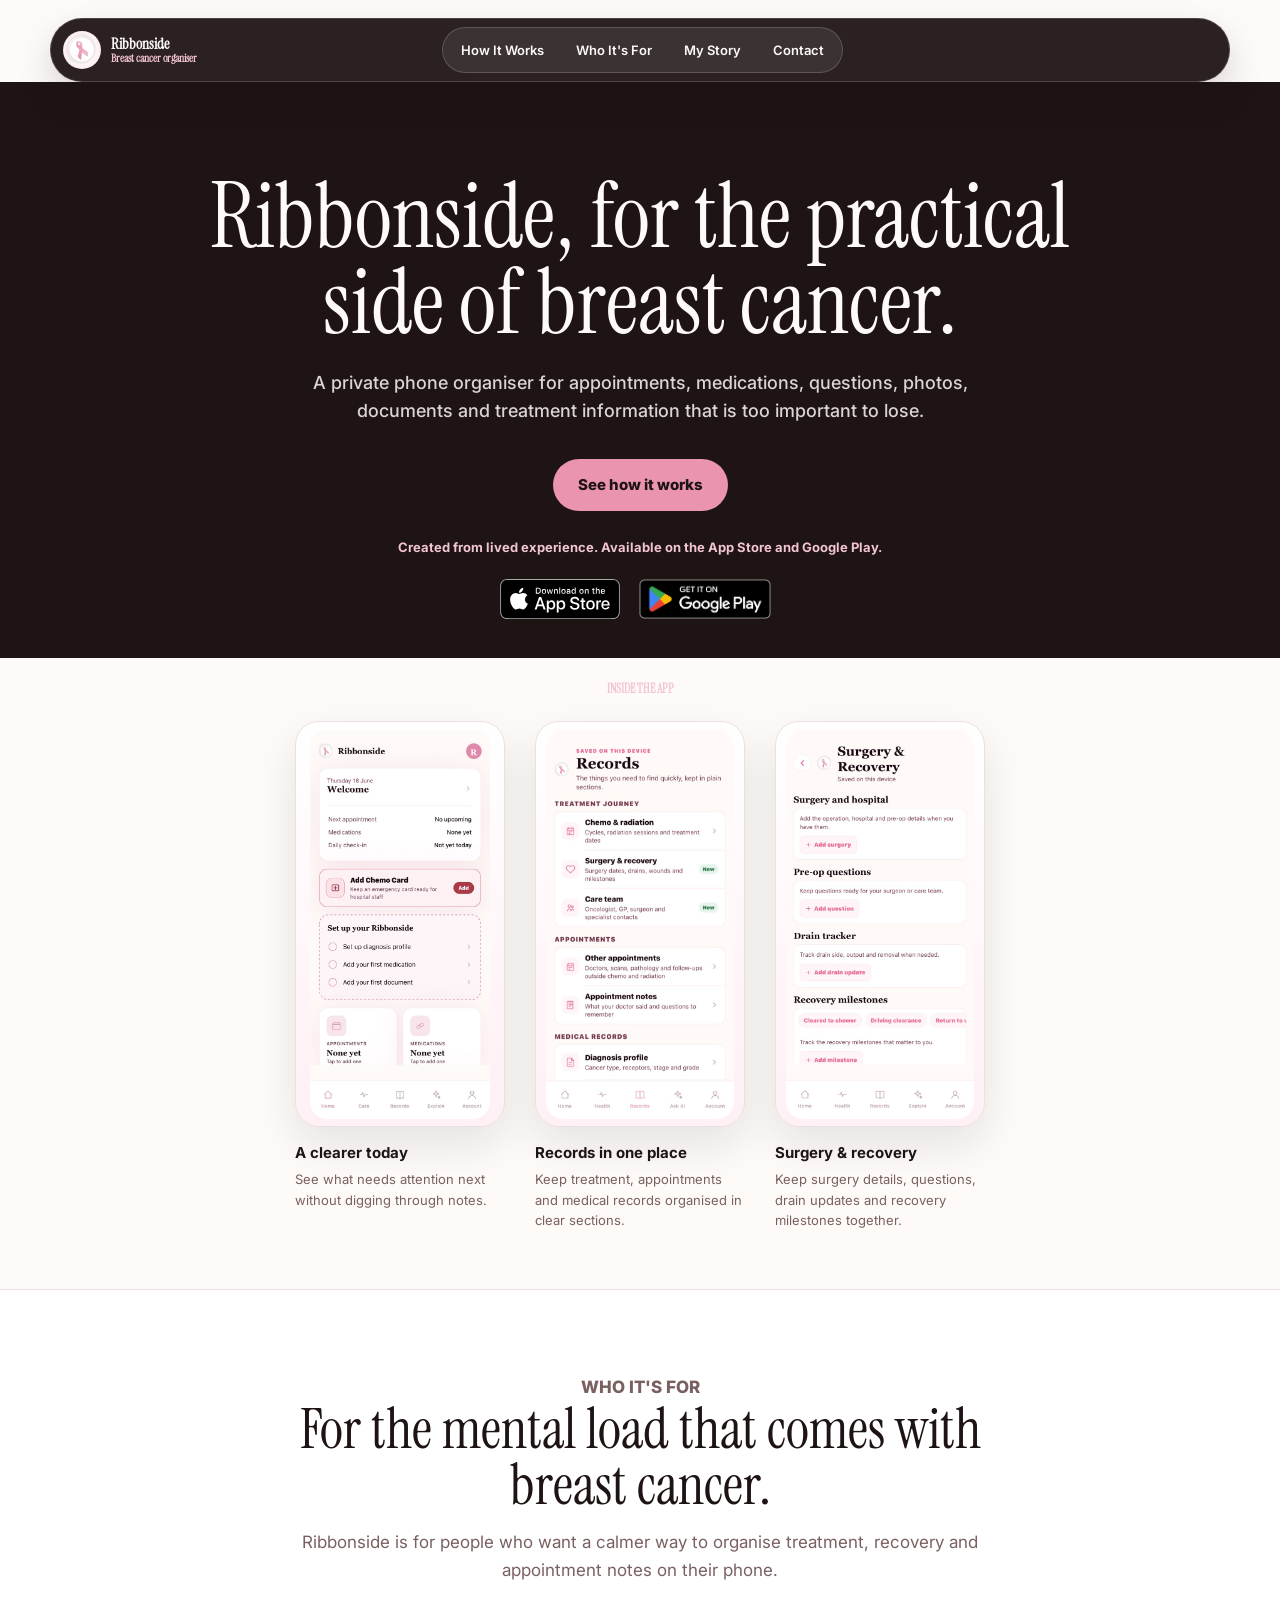
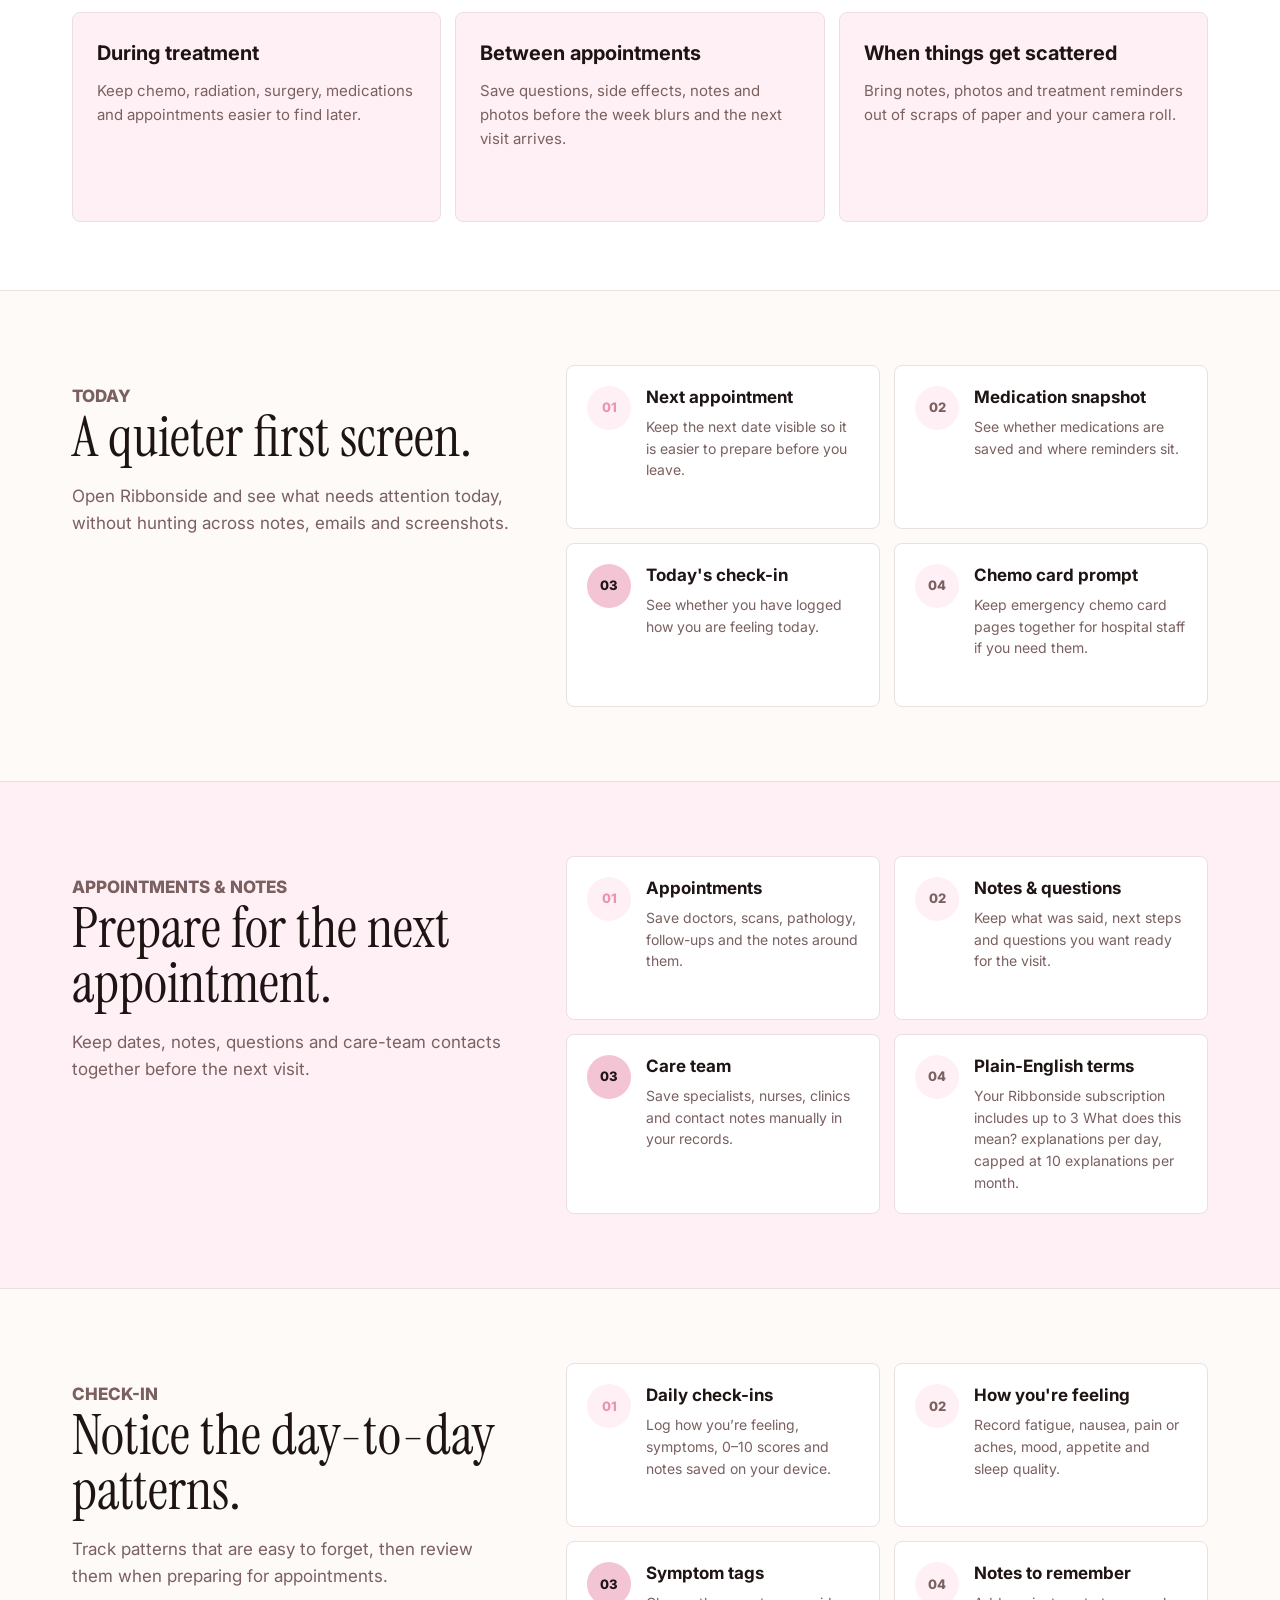
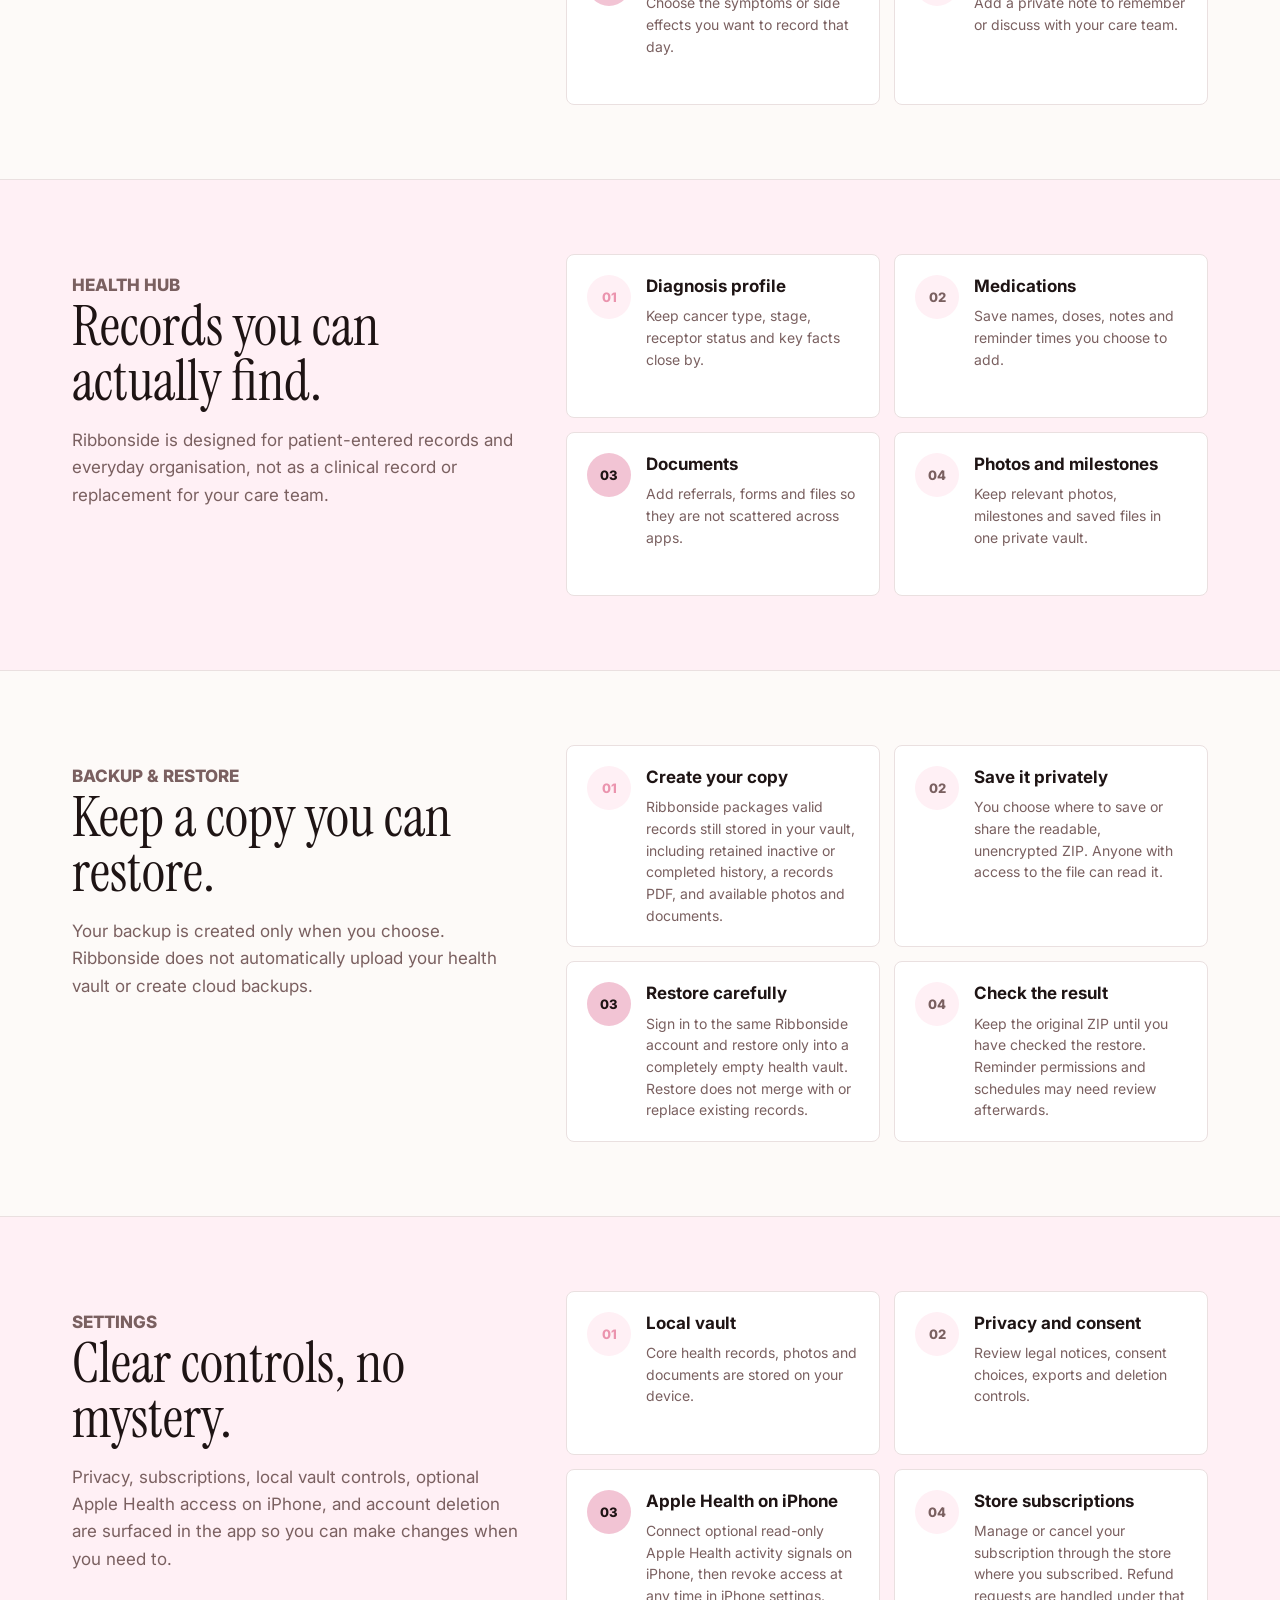
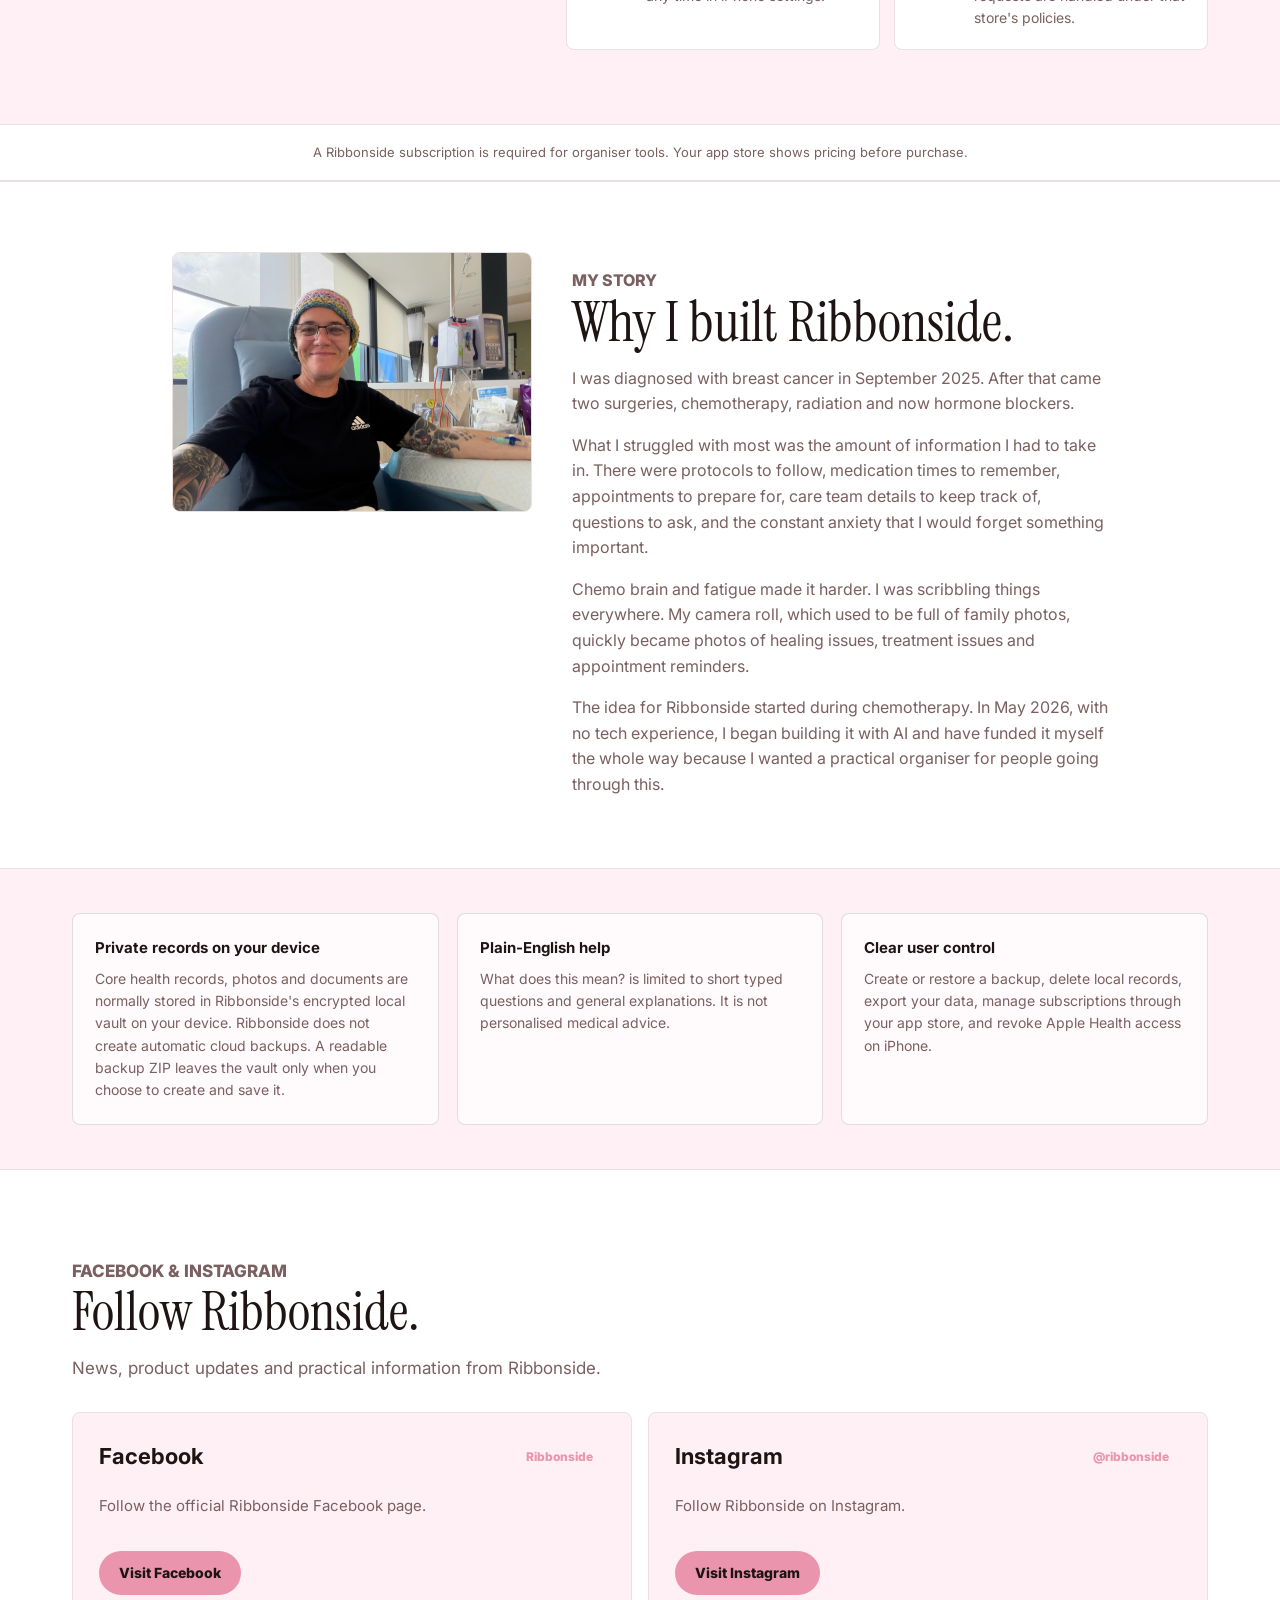
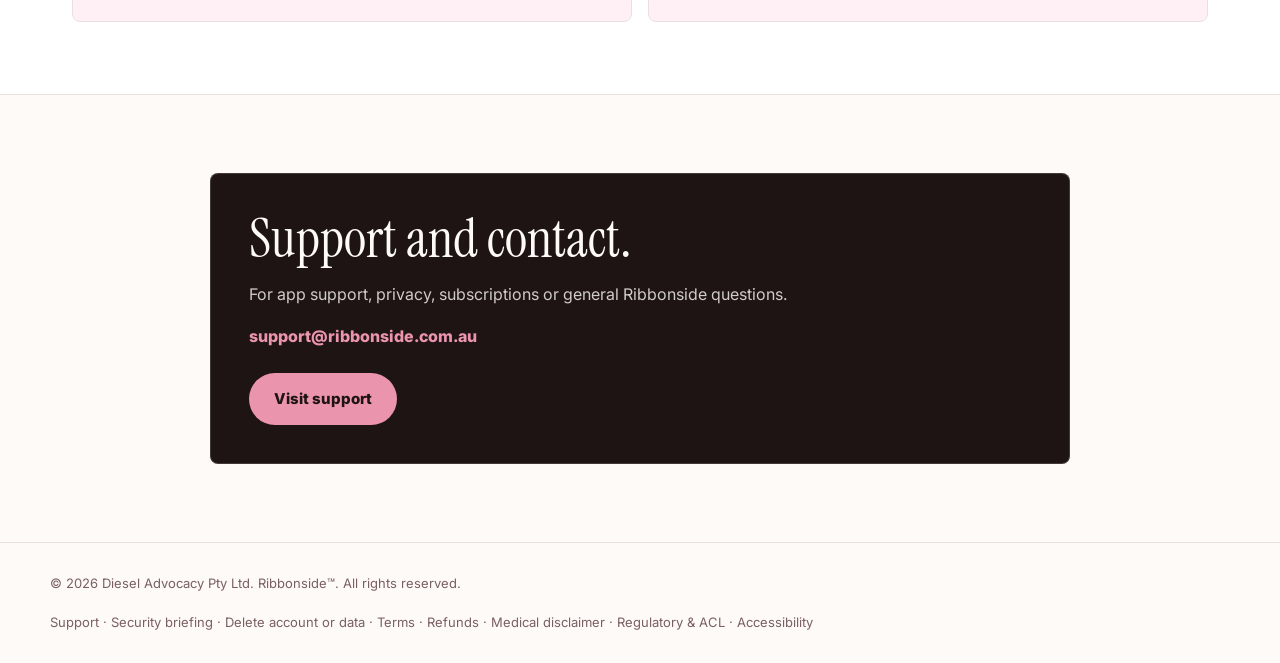
==== index.html @ f620bbca "Document manual backup and refresh website screenshots" ====
<!DOCTYPE html>
<html lang="en-AU">
<head>
<meta charset="UTF-8">
<meta name="viewport" content="width=device-width, initial-scale=1.0">
<meta name="theme-color" content="#1E1414">
<title>Ribbonside - Private support organiser</title>
<meta name="description" content="Ribbonside is a private organiser for the practical side of breast cancer. Keep appointments, medications, notes, photos and documents together on your phone.">
<link rel="canonical" href="https://ribbonside.com.au/">
<link rel="icon" type="image/png" href="ribbonside-ribbon-logo.png">
<meta property="og:title" content="Ribbonside - Private support organiser">
<meta property="og:description" content="A calm private organiser for the practical side of breast cancer.">
<meta property="og:type" content="website">
<meta property="og:url" content="https://ribbonside.com.au/">
<meta property="og:image" content="https://ribbonside.com.au/ribbonside-ribbon-logo.png">
<meta name="twitter:card" content="summary_large_image">
<script type="application/ld+json">
{
  "@context": "https://schema.org",
  "@type": "SoftwareApplication",
  "name": "Ribbonside",
  "operatingSystem": "iOS, Android",
  "url": "https://ribbonside.com.au/",
  "downloadUrl": [
    "https://apps.apple.com/au/app/ribbonside/id6773605047",
    "https://play.google.com/store/apps/details?id=com.ribbonside.app"
  ],
  "description": "A private organiser for the practical side of breast cancer.",
  "publisher": {
    "@type": "Organization",
    "name": "Diesel Advocacy Pty Ltd",
    "url": "https://ribbonside.com.au/"
  }
}
</script>
<link rel="preconnect" href="https://fonts.googleapis.com">
<link rel="preconnect" href="https://fonts.gstatic.com" crossorigin>
<link href="https://fonts.googleapis.com/css2?family=Instrument+Serif:ital@0;1&amp;family=Inter:wght@400;500;600;700;800&amp;display=swap" rel="stylesheet">
<style>
:root{
  --paper:#FDFAF8;
  --surface:#FFFFFF;
  --surface-soft:#FFF0F5;
  --ink:#1E1414;
  --muted:#7A6060;
  --muted-2:#7A6060;
  --line:#EAE0E0;
  --pink:#EB94AE;
  --pink-soft:#FFF0F5;
  --pink-mid:#F2C4D4;
  --pink-deep:#EB94AE;
  --sage:#7A6060;
  --sage-soft:#FFF0F5;
  --clay:#1E1414;
  --clay-soft:#F2C4D4;
}
*{box-sizing:border-box}
html{scroll-behavior:smooth}
body{
  margin:0;
  background:var(--paper);
  color:var(--ink);
  font-family:"Inter",system-ui,-apple-system,BlinkMacSystemFont,"Segoe UI",sans-serif;
  line-height:1.6;
  -webkit-font-smoothing:antialiased;
}
img{max-width:100%;display:block}
a{color:inherit}
.skip-link{
  position:absolute;
  left:16px;
  top:-48px;
  z-index:100;
  background:var(--ink);
  color:white;
  padding:10px 14px;
  border-radius:999px;
  text-decoration:none;
  font-size:14px;
}
.skip-link:focus{top:12px}
.site-nav{
  position:sticky;
  top:0;
  z-index:40;
  min-height:72px;
  padding:12px max(22px,calc((100vw - 1180px) / 2));
  display:grid;
  grid-template-columns:1fr auto 1fr;
  align-items:center;
  gap:20px;
  border-bottom:1px solid rgba(234,224,224,.18);
  background:rgba(30,20,20,.94);
  backdrop-filter:blur(14px);
}
.brand{
  display:inline-flex;
  align-items:center;
  gap:11px;
  width:max-content;
  color:var(--paper);
  text-decoration:none;
  font-weight:800;
}
.brand img{
  width:38px;
  height:38px;
  object-fit:contain;
  border-radius:50%;
}
.brand span{
  font-family:"Instrument Serif",Georgia,serif;
  font-size:26px;
  line-height:1;
  font-weight:400;
}
.nav-links{
  display:flex;
  align-items:center;
  justify-content:center;
  gap:6px;
  padding:5px;
  border:1px solid rgba(234,224,224,.2);
  border-radius:999px;
  background:rgba(253,250,248,.08);
}
.nav-links a{
  min-height:34px;
  display:inline-flex;
  align-items:center;
  padding:0 13px;
  border-radius:999px;
  color:var(--paper);
  text-decoration:none;
  font-size:13px;
  font-weight:700;
}
.nav-links a:hover{background:rgba(235,148,174,.16);color:var(--pink)}
.nav-cta{
  justify-self:end;
  min-height:42px;
  display:inline-flex;
  align-items:center;
  justify-content:center;
  padding:0 18px;
  border-radius:999px;
  background:var(--pink);
  color:var(--ink);
  text-decoration:none;
  font-size:13px;
  font-weight:800;
}
.hero{
  min-height:82svh;
  display:flex;
  align-items:center;
  position:relative;
  isolation:isolate;
  overflow:hidden;
  padding:86px 22px 76px;
  text-align:center;
  color:white;
  background:var(--ink);
}
.hero-inner{
  width:min(940px,100%);
  margin:0 auto;
}
.eyebrow{
  margin:0 0 16px;
  color:var(--pink);
  font-size:12px;
  font-weight:800;
  text-transform:uppercase;
}
h1,h2,.serif{
  font-family:"Instrument Serif",Georgia,serif;
  font-weight:400;
}
h1{
  margin:0 auto;
  max-width:920px;
  font-size:92px;
  line-height:.92;
}
.hero-lead{
  width:min(700px,100%);
  margin:24px auto 0;
  color:rgba(255,255,255,.9);
  font-size:21px;
  line-height:1.55;
  font-weight:600;
}
.hero-actions{
  display:flex;
  justify-content:center;
  align-items:center;
  gap:12px;
  flex-wrap:wrap;
  margin-top:34px;
}
.button{
  min-height:52px;
  display:inline-flex;
  align-items:center;
  justify-content:center;
  padding:0 24px;
  border:1px solid transparent;
  border-radius:999px;
  text-decoration:none;
  font-size:15px;
  font-weight:800;
}
.button.primary{
  background:white;
  color:var(--ink);
}
.button.secondary{
  color:white;
  border-color:rgba(255,255,255,.36);
  background:rgba(255,255,255,.1);
}
.hero-availability{
  display:grid;
  align-items:center;
  justify-content:center;
  gap:12px;
  margin:26px auto 0;
}
.hero-note{
  margin:0;
  color:rgba(255,255,255,.72);
  font-size:13px;
  font-weight:700;
}
.store-badges{
  display:flex;
  align-items:center;
  justify-content:center;
  gap:10px;
  flex-wrap:wrap;
}
.store-badge{
  display:inline-flex;
  align-items:center;
  justify-content:center;
  text-decoration:none;
}
.store-badge img{
  display:block;
  width:auto;
  object-fit:contain;
}
.store-badge.apple img{height:40px}
.store-badge.google img{height:58px}
.store-badge:focus-visible{
  outline:3px solid var(--pink);
  outline-offset:4px;
}
.phone-showcase{
  width:min(940px,100%);
  margin:0 auto;
  padding:44px 22px 58px;
  display:grid;
  grid-template-columns:repeat(3,minmax(160px,210px));
  justify-content:center;
  align-items:start;
  gap:30px;
  scroll-margin-top:110px;
}
.phone-card{
  display:grid;
  grid-template-rows:auto auto;
  gap:14px;
}
.phone-frame{
  width:100%;
  max-width:210px;
  margin:0 auto;
  padding:7px;
  border:1px solid var(--line);
  border-radius:24px;
  background:linear-gradient(180deg,var(--surface),var(--pink-soft));
  box-shadow:0 18px 44px rgba(30,20,20,.1);
  overflow:hidden;
}
.phone-frame img{
  width:auto;
  max-width:100%;
  height:clamp(300px,34vw,390px);
  margin:0 auto;
  border-radius:17px;
  object-fit:contain;
}
.phone-caption{
  width:min(210px,100%);
  margin:0 auto;
}
.phone-caption strong{
  display:block;
  font-size:15px;
}
.phone-caption span{
  display:block;
  margin-top:4px;
  color:var(--muted);
  font-size:13px;
}
.feature-section{
  border-top:1px solid var(--line);
  scroll-margin-top:140px;
}
.feature-section:nth-of-type(odd){background:var(--surface-soft)}
.section-inner{
  width:min(1180px,100%);
  margin:0 auto;
  padding:74px 22px;
  display:grid;
  grid-template-columns:minmax(240px,.82fr) minmax(0,1.18fr);
  gap:48px;
  align-items:start;
}
.section-copy{
  position:sticky;
  top:96px;
}
.section-copy h2{
  margin:0;
  font-size:56px;
  line-height:.98;
}
.section-copy p{
  margin:18px 0 0;
  color:var(--muted);
  font-size:17px;
}
.card-grid{
  display:grid;
  grid-template-columns:repeat(2,minmax(0,1fr));
  gap:14px;
}
.feature-card{
  min-height:164px;
  display:grid;
  grid-template-columns:44px 1fr;
  gap:15px;
  padding:20px;
  border:1px solid var(--line);
  border-radius:8px;
  background:var(--surface);
}
.feature-icon{
  width:44px;
  height:44px;
  display:grid;
  place-items:center;
  border-radius:999px;
  background:var(--pink-soft);
  color:var(--pink-deep);
  font-weight:800;
  font-size:13px;
}
.feature-card:nth-child(2n) .feature-icon{
  background:var(--sage-soft);
  color:var(--sage);
}
.feature-card:nth-child(3n) .feature-icon{
  background:var(--clay-soft);
  color:var(--clay);
}
.feature-card h3{
  margin:0;
  font-size:17px;
  line-height:1.3;
}
.feature-card p{
  margin:8px 0 0;
  color:var(--muted);
  font-size:14px;
  line-height:1.55;
}
.subscription-disclosure{
  border-top:1px solid var(--line);
  border-bottom:1px solid var(--line);
  background:var(--surface);
}
.subscription-disclosure p{
  width:min(1180px,100%);
  margin:0 auto;
  padding:18px 22px;
  color:var(--muted);
  font-size:13px;
  line-height:1.5;
  text-align:center;
}
.founder-section{
  border-top:1px solid var(--line);
  background:var(--surface);
}
.founder-inner{
  width:min(980px,100%);
  margin:0 auto;
  padding:70px 22px;
  display:grid;
  grid-template-columns:minmax(250px,360px) minmax(0,1fr);
  gap:40px;
  align-items:start;
}
.founder-photo{
  width:100%;
  height:260px;
  object-fit:cover;
  object-position:center;
  border-radius:8px;
  border:1px solid var(--line);
}
.founder-copy h2{
  margin:0;
  font-size:56px;
  line-height:1;
}
.founder-copy p{
  margin:16px 0 0;
  color:var(--muted);
  font-size:16px;
}
.trust-band{
  border-top:1px solid var(--line);
  border-bottom:1px solid var(--line);
  background:var(--sage-soft);
}
.trust-inner{
  width:min(1180px,100%);
  margin:0 auto;
  padding:44px 22px;
  display:grid;
  grid-template-columns:repeat(3,minmax(0,1fr));
  gap:18px;
}
.trust-item{
  padding:22px;
  border:1px solid rgba(95,126,107,.22);
  border-radius:8px;
  background:rgba(255,255,255,.64);
}
.trust-item strong{
  display:block;
  font-size:15px;
}
.trust-item p{
  margin:8px 0 0;
  color:var(--muted);
  font-size:14px;
}
.social-section{
  border-bottom:1px solid var(--line);
  background:var(--surface);
}
.social-inner{
  width:min(1180px,100%);
  margin:0 auto;
  padding:72px 22px;
}
.social-header{
  width:min(720px,100%);
  margin-bottom:30px;
}
.social-header h2{
  margin:0;
  font-size:54px;
  line-height:1;
}
.social-header p{
  margin:16px 0 0;
  color:var(--muted);
  font-size:17px;
}
.social-grid{
  display:grid;
  grid-template-columns:repeat(2,minmax(0,1fr));
  gap:16px;
}
.social-card{
  display:flex;
  flex-direction:column;
  min-height:210px;
  padding:26px;
  border:1px solid var(--line);
  border-radius:8px;
  background:var(--surface-soft);
}
.social-platform{
  display:flex;
  align-items:center;
  justify-content:space-between;
  gap:18px;
  margin-bottom:20px;
}
.social-platform h3{
  margin:0;
  font-size:22px;
}
.social-status{
  display:inline-flex;
  align-items:center;
  min-height:32px;
  padding:0 12px;
  border-radius:999px;
  background:var(--pink-soft);
  color:var(--pink-deep);
  font-size:12px;
  font-weight:800;
  text-decoration:none;
  white-space:nowrap;
}
.social-copy{
  margin:0 0 24px;
  color:var(--muted);
  font-size:15px;
}
.social-link{
  align-self:flex-start;
  display:inline-flex;
  align-items:center;
  justify-content:center;
  min-height:44px;
  margin-top:auto;
  padding:0 20px;
  border-radius:999px;
  background:var(--pink);
  color:var(--ink);
  font-size:14px;
  font-weight:800;
  text-decoration:none;
}
.cta-section{
  padding:78px 22px;
  background:var(--paper);
}
.cta-inner{
  width:min(860px,100%);
  margin:0 auto;
  border:1px solid rgba(234,224,224,.18);
  border-radius:8px;
  background:var(--ink);
  color:var(--paper);
  padding:38px;
}
.cta-inner h2{
  margin:0;
  font-size:54px;
  line-height:1;
}
.cta-inner p{
  margin:16px 0 0;
  color:rgba(253,250,248,.8);
  font-size:16px;
}
.cta-email{
  display:inline-flex;
  margin-top:16px;
  color:var(--pink);
  font-weight:800;
  text-decoration:none;
  word-break:break-word;
}
.cta-email:hover{text-decoration:underline}
.cta-actions{
  display:flex;
  flex-wrap:wrap;
  gap:12px;
  margin-top:24px;
}
.cta-actions .button.primary{
  background:var(--pink);
  color:var(--ink);
}
.cta-actions .button.secondary{
  color:var(--paper);
  border-color:rgba(235,148,174,.55);
  background:rgba(253,250,248,.08);
}
footer{
  padding:30px 22px;
  border-top:1px solid var(--line);
  color:var(--muted);
  font-size:13px;
}
.footer-inner{
  width:min(1180px,100%);
  margin:0 auto;
  display:flex;
  justify-content:space-between;
  gap:18px;
  flex-wrap:wrap;
}
footer a{color:var(--muted);text-decoration:none}
footer a:hover{text-decoration:underline}
.site-nav{
  top:16px;
  width:min(1180px,calc(100% - 48px));
  min-height:64px;
  margin:18px auto 0;
  padding:7px 7px 7px 12px;
  border:1px solid rgba(234,224,224,.18);
  border-radius:999px;
  background:rgba(30,20,20,.94);
  box-shadow:0 16px 36px rgba(30,20,20,.16);
}
.brand{
  gap:10px;
}
.brand img{
  width:38px;
  height:38px;
  padding:2px;
  border:1px solid rgba(234,224,224,.24);
  background:var(--surface-soft);
}
.brand-text{
  display:grid;
  gap:1px;
  font-family:"Inter",system-ui,-apple-system,BlinkMacSystemFont,"Segoe UI",sans-serif;
  line-height:1.05;
}
.brand-text strong{
  font-size:15px;
  font-weight:800;
}
.brand-text small{
  color:var(--pink-mid);
  font-size:11px;
  font-weight:600;
}
.nav-links{
  border-color:rgba(234,224,224,.2);
  background:rgba(253,250,248,.08);
}
.nav-links a{
  color:var(--paper);
  font-weight:600;
}
.nav-cta{
  min-height:46px;
  padding:0 22px;
  background:var(--pink);
  color:var(--ink);
}
.hero{
  min-height:auto;
  padding:92px 22px 30px;
  color:var(--paper);
  background:var(--ink);
}
.hero .eyebrow{
  display:inline-flex;
  min-height:34px;
  align-items:center;
  justify-content:center;
  margin:0 0 22px;
  padding:0 14px;
  border:1px solid rgba(235,148,174,.55);
  border-radius:999px;
  background:rgba(235,148,174,.12);
  color:var(--pink);
  text-transform:none;
}
.hero h1{
  max-width:980px;
  font-size:90px;
  line-height:.95;
  color:var(--paper);
}
.hero h1 em{
  font-style:italic;
}
.hero-lead{
  width:min(660px,100%);
  color:rgba(253,250,248,.84);
  font-size:18px;
  font-weight:500;
}
.hero .button.primary{
  background:var(--pink);
  color:var(--ink);
}
.hero .button.secondary{
  color:var(--paper);
  border-color:rgba(235,148,174,.55);
  background:rgba(253,250,248,.08);
}
.hero-note{
  color:var(--pink-mid);
}
.phone-showcase{
  padding-top:22px;
}
.showcase-label{
  grid-column:1/-1;
  margin:0 0 -8px;
  color:var(--pink-mid);
  font-size:12px;
  font-weight:800;
  text-align:center;
  text-transform:uppercase;
}
.audience-section{
  border-top:1px solid var(--line);
  background:var(--surface);
}
.audience-inner{
  width:min(1180px,100%);
  margin:0 auto;
  padding:68px 22px;
}
.audience-header{
  width:min(760px,100%);
  margin:0 auto 28px;
  text-align:center;
}
.audience-header h2{
  margin:0;
  font-size:56px;
  line-height:1;
}
.audience-header p{
  margin:16px 0 0;
  color:var(--muted);
  font-size:17px;
}
.audience-grid{
  display:grid;
  grid-template-columns:repeat(3,minmax(0,1fr));
  gap:14px;
}
.audience-card{
  min-height:210px;
  padding:24px;
  border:1px solid var(--line);
  border-radius:8px;
  background:var(--surface-soft);
}
.audience-card h3{
  margin:0;
  font-size:20px;
}
.audience-card p{
  margin:10px 0 0;
  color:var(--muted);
  font-size:15px;
}
@media(max-width:960px){
  html{scroll-padding-top:140px}
  .site-nav{
    grid-template-columns:1fr auto;
    grid-template-areas:"brand cta" "links links";
    width:min(100% - 32px,1180px);
    top:10px;
    margin-top:10px;
  }
  .brand{grid-area:brand}
  .nav-links{
    grid-area:links;
    grid-column:1 / -1;
    display:grid;
    grid-template-columns:repeat(4,minmax(0,1fr));
    width:100%;
  }
  .nav-links a{
    justify-content:center;
    padding:0 8px;
    white-space:nowrap;
  }
  .nav-cta{grid-area:cta}
  h1{font-size:72px}
  .section-inner,.founder-inner{
    grid-template-columns:1fr;
  }
  .audience-grid{grid-template-columns:1fr}
  .section-copy{position:static}
  .phone-showcase{
    grid-template-columns:repeat(2,minmax(160px,210px));
    width:min(560px,100%);
  }
  .phone-frame img{height:360px}
  .founder-photo{
    height:auto;
    max-height:360px;
    object-fit:contain;
    background:var(--surface-soft);
  }
  .trust-inner,.social-grid{grid-template-columns:1fr}
}
@media(max-width:680px){
  .site-nav{min-height:64px;padding:10px 18px}
  .brand-text strong{font-size:15px}
  .brand-text small{display:none}
  .brand img{width:34px;height:34px}
  .nav-cta{min-height:38px;padding:0 14px}
  .nav-links{gap:2px;padding:4px}
  .nav-links a{min-height:32px;padding:0 4px;font-size:11px}
  .hero{
    padding:58px 18px 34px;
  }
  .hero h1{font-size:46px;line-height:1}
  .hero-lead{font-size:17px}
  .button{width:100%;min-height:50px}
  .phone-showcase,.section-inner,.founder-inner,.trust-inner,.social-inner,.cta-section{
    padding-left:18px;
    padding-right:18px;
  }
  .phone-showcase,.card-grid{grid-template-columns:1fr}
  .phone-showcase{width:min(260px,100%)}
  .phone-frame img{height:350px}
  .section-inner{padding-top:58px;padding-bottom:58px}
  .section-copy h2,.founder-copy h2,.social-header h2,.cta-inner h2,.audience-header h2{font-size:42px}
  .feature-card{grid-template-columns:40px 1fr;min-height:0;padding:18px}
  .feature-icon{width:40px;height:40px}
  .social-inner{padding-top:58px;padding-bottom:58px}
  .social-card{min-height:0;padding:22px}
  .social-platform{
    align-items:flex-start;
    flex-direction:column;
    gap:10px;
  }
  .social-link{width:100%}
  .cta-inner{padding:26px}
  .footer-inner{display:block}
  .footer-inner div+div{margin-top:10px}
}
</style>
</head>
<body>
<a class="skip-link" href="#main">Skip to content</a>

<nav class="site-nav" aria-label="Primary navigation">
  <a class="brand" href="index.html" aria-label="Ribbonside home">
    <img src="ribbonside-ribbon-logo.png" width="256" height="256" alt="">
    <span class="brand-text"><strong>Ribbonside</strong><small>Breast cancer organiser</small></span>
  </a>
  <div class="nav-links" aria-label="Page sections">
    <a href="#how-it-works">How It Works</a>
    <a href="#who-its-for">Who It's For</a>
    <a href="#my-story">My Story</a>
    <a href="#contact">Contact</a>
  </div>
</nav>

<main id="main">
  <section class="hero" aria-label="Ribbonside introduction">
    <div class="hero-inner">
      <h1>Ribbonside, for the practical side of breast cancer.</h1>
      <p class="hero-lead">A private phone organiser for appointments, medications, questions, photos, documents and treatment information that is too important to lose.</p>
      <div class="hero-actions">
        <a class="button primary" href="#how-it-works">See how it works</a>
      </div>
      <div class="hero-availability">
        <p class="hero-note">Created from lived experience. Available on the App Store and Google Play.</p>
        <div class="store-badges" aria-label="Download Ribbonside">
          <a class="store-badge apple" href="https://apps.apple.com/au/app/ribbonside/id6773605047" aria-label="Download Ribbonside on the App Store"><img src="app-store-badge.svg" alt="Download on the App Store"></a>
          <a class="store-badge google" href="https://play.google.com/store/apps/details?id=com.ribbonside.app" aria-label="Get Ribbonside on Google Play"><img src="google-play-badge.png" alt="Get it on Google Play"></a>
        </div>
      </div>
    </div>
  </section>

  <section class="phone-showcase" id="how-it-works" aria-label="Ribbonside app screenshots">
    <h2 class="showcase-label">Inside the app</h2>
    <article class="phone-card">
      <div class="phone-frame"><img src="ribbonside-app-home-screen.jpg" width="600" height="1299" alt="Ribbonside home screen showing next appointment, medications and daily check-in"></div>
      <p class="phone-caption"><strong>A clearer today</strong><span>See what needs attention next without digging through notes.</span></p>
    </article>
    <article class="phone-card">
      <div class="phone-frame"><img src="ribbonside-app-records-screen-2026-09-17.jpg" width="600" height="1244" alt="Ribbonside Records screen showing treatment, appointment and medical record sections"></div>
      <p class="phone-caption"><strong>Records in one place</strong><span>Keep treatment, appointments and medical records organised in clear sections.</span></p>
    </article>
    <article class="phone-card">
      <div class="phone-frame"><img src="ribbonside-app-surgery-recovery-screen-2026-08-23.jpg" width="600" height="1239" alt="Ribbonside Surgery and Recovery screen showing surgery, questions, drain tracking and recovery milestones"></div>
      <p class="phone-caption"><strong>Surgery &amp; recovery</strong><span>Keep surgery details, questions, drain updates and recovery milestones together.</span></p>
    </article>
  </section>

  <section class="audience-section" id="who-its-for">
    <div class="audience-inner">
      <div class="audience-header">
        <p class="eyebrow">Who it's for</p>
        <h2>For the mental load that comes with breast cancer.</h2>
        <p>Ribbonside is for people who want a calmer way to organise treatment, recovery and appointment notes on their phone.</p>
      </div>
      <div class="audience-grid">
        <article class="audience-card">
          <h3>During treatment</h3>
          <p>Keep chemo, radiation, surgery, medications and appointments easier to find later.</p>
        </article>
        <article class="audience-card">
          <h3>Between appointments</h3>
          <p>Save questions, side effects, notes and photos before the week blurs and the next visit arrives.</p>
        </article>
        <article class="audience-card">
          <h3>When things get scattered</h3>
          <p>Bring notes, photos and treatment reminders out of scraps of paper and your camera roll.</p>
        </article>
      </div>
    </div>
  </section>

  <section class="feature-section" id="today">
    <div class="section-inner">
      <div class="section-copy">
        <p class="eyebrow">Today</p>
        <h2>A quieter first screen.</h2>
        <p>Open Ribbonside and see what needs attention today, without hunting across notes, emails and screenshots.</p>
      </div>
      <div class="card-grid">
        <article class="feature-card"><span class="feature-icon">01</span><div><h3>Next appointment</h3><p>Keep the next date visible so it is easier to prepare before you leave.</p></div></article>
        <article class="feature-card"><span class="feature-icon">02</span><div><h3>Medication snapshot</h3><p>See whether medications are saved and where reminders sit.</p></div></article>
        <article class="feature-card"><span class="feature-icon">03</span><div><h3>Today's check-in</h3><p>See whether you have logged how you are feeling today.</p></div></article>
        <article class="feature-card"><span class="feature-icon">04</span><div><h3>Chemo card prompt</h3><p>Keep emergency chemo card pages together for hospital staff if you need them.</p></div></article>
      </div>
    </div>
  </section>

  <section class="feature-section" id="plan">
    <div class="section-inner">
      <div class="section-copy">
        <p class="eyebrow">Appointments &amp; Notes</p>
        <h2>Prepare for the next appointment.</h2>
        <p>Keep dates, notes, questions and care-team contacts together before the next visit.</p>
      </div>
      <div class="card-grid">
        <article class="feature-card"><span class="feature-icon">01</span><div><h3>Appointments</h3><p>Save doctors, scans, pathology, follow-ups and the notes around them.</p></div></article>
        <article class="feature-card"><span class="feature-icon">02</span><div><h3>Notes &amp; questions</h3><p>Keep what was said, next steps and questions you want ready for the visit.</p></div></article>
        <article class="feature-card"><span class="feature-icon">03</span><div><h3>Care team</h3><p>Save specialists, nurses, clinics and contact notes manually in your records.</p></div></article>
        <article class="feature-card"><span class="feature-icon">04</span><div><h3>Plain-English terms</h3><p>Your Ribbonside subscription includes up to 3 What does this mean? explanations per day, capped at 10 explanations per month.</p></div></article>
      </div>
    </div>
  </section>

  <section class="feature-section" id="check-in">
    <div class="section-inner">
      <div class="section-copy">
        <p class="eyebrow">Check-in</p>
        <h2>Notice the day-to-day patterns.</h2>
        <p>Track patterns that are easy to forget, then review them when preparing for appointments.</p>
      </div>
      <div class="card-grid">
        <article class="feature-card"><span class="feature-icon">01</span><div><h3>Daily check-ins</h3><p>Log how you&rsquo;re feeling, symptoms, 0&ndash;10 scores and notes saved on your device.</p></div></article>
        <article class="feature-card"><span class="feature-icon">02</span><div><h3>How you're feeling</h3><p>Record fatigue, nausea, pain or aches, mood, appetite and sleep quality.</p></div></article>
        <article class="feature-card"><span class="feature-icon">03</span><div><h3>Symptom tags</h3><p>Choose the symptoms or side effects you want to record that day.</p></div></article>
        <article class="feature-card"><span class="feature-icon">04</span><div><h3>Notes to remember</h3><p>Add a private note to remember or discuss with your care team.</p></div></article>
      </div>
    </div>
  </section>

  <section class="feature-section" id="health-hub">
    <div class="section-inner">
      <div class="section-copy">
        <p class="eyebrow">Health Hub</p>
        <h2>Records you can actually find.</h2>
        <p>Ribbonside is designed for patient-entered records and everyday organisation, not as a clinical record or replacement for your care team.</p>
      </div>
      <div class="card-grid">
        <article class="feature-card"><span class="feature-icon">01</span><div><h3>Diagnosis profile</h3><p>Keep cancer type, stage, receptor status and key facts close by.</p></div></article>
        <article class="feature-card"><span class="feature-icon">02</span><div><h3>Medications</h3><p>Save names, doses, notes and reminder times you choose to add.</p></div></article>
        <article class="feature-card"><span class="feature-icon">03</span><div><h3>Documents</h3><p>Add referrals, forms and files so they are not scattered across apps.</p></div></article>
        <article class="feature-card"><span class="feature-icon">04</span><div><h3>Photos and milestones</h3><p>Keep relevant photos, milestones and saved files in one private vault.</p></div></article>
      </div>
    </div>
  </section>

  <section class="feature-section" id="backup-restore">
    <div class="section-inner">
      <div class="section-copy">
        <p class="eyebrow">Backup &amp; Restore</p>
        <h2>Keep a copy you can restore.</h2>
        <p>Your backup is created only when you choose. Ribbonside does not automatically upload your health vault or create cloud backups.</p>
      </div>
      <div class="card-grid">
        <article class="feature-card"><span class="feature-icon">01</span><div><h3>Create your copy</h3><p>Ribbonside packages valid records still stored in your vault, including retained inactive or completed history, a records PDF, and available photos and documents.</p></div></article>
        <article class="feature-card"><span class="feature-icon">02</span><div><h3>Save it privately</h3><p>You choose where to save or share the readable, unencrypted ZIP. Anyone with access to the file can read it.</p></div></article>
        <article class="feature-card"><span class="feature-icon">03</span><div><h3>Restore carefully</h3><p>Sign in to the same Ribbonside account and restore only into a completely empty health vault. Restore does not merge with or replace existing records.</p></div></article>
        <article class="feature-card"><span class="feature-icon">04</span><div><h3>Check the result</h3><p>Keep the original ZIP until you have checked the restore. Reminder permissions and schedules may need review afterwards.</p></div></article>
      </div>
    </div>
  </section>

  <section class="feature-section" id="settings">
    <div class="section-inner">
      <div class="section-copy">
        <p class="eyebrow">Settings</p>
        <h2>Clear controls, no mystery.</h2>
        <p>Privacy, subscriptions, local vault controls, optional Apple Health access on iPhone, and account deletion are surfaced in the app so you can make changes when you need to.</p>
      </div>
      <div class="card-grid">
        <article class="feature-card"><span class="feature-icon">01</span><div><h3>Local vault</h3><p>Core health records, photos and documents are stored on your device.</p></div></article>
        <article class="feature-card"><span class="feature-icon">02</span><div><h3>Privacy and consent</h3><p>Review legal notices, consent choices, exports and deletion controls.</p></div></article>
        <article class="feature-card"><span class="feature-icon">03</span><div><h3>Apple Health on iPhone</h3><p>Connect optional read-only Apple Health activity signals on iPhone, then revoke access at any time in iPhone settings.</p></div></article>
        <article class="feature-card"><span class="feature-icon">04</span><div><h3>Store subscriptions</h3><p>Manage or cancel your subscription through the store where you subscribed. Refund requests are handled under that store's policies.</p></div></article>
      </div>
    </div>
  </section>

  <aside class="subscription-disclosure" aria-label="Ribbonside subscription information">
    <p>A Ribbonside subscription is required for organiser tools. Your app store shows pricing before purchase.</p>
  </aside>

  <section class="founder-section" id="my-story">
    <div class="founder-inner">
      <img class="founder-photo" src="vanessa-chemo-chair-srgb.jpg" width="1400" height="1050" decoding="async" alt="Vanessa during chemotherapy treatment">
      <div class="founder-copy">
        <p class="eyebrow">My Story</p>
        <h2>Why I built Ribbonside.</h2>
        <p>I was diagnosed with breast cancer in September 2025. After that came two surgeries, chemotherapy, radiation and now hormone blockers.</p>
        <p>What I struggled with most was the amount of information I had to take in. There were protocols to follow, medication times to remember, appointments to prepare for, care team details to keep track of, questions to ask, and the constant anxiety that I would forget something important.</p>
        <p>Chemo brain and fatigue made it harder. I was scribbling things everywhere. My camera roll, which used to be full of family photos, quickly became photos of healing issues, treatment issues and appointment reminders.</p>
        <p>The idea for Ribbonside started during chemotherapy. In May 2026, with no tech experience, I began building it with AI and have funded it myself the whole way because I wanted a practical organiser for people going through this.</p>
      </div>
    </div>
  </section>

  <section class="trust-band" id="privacy">
    <div class="trust-inner">
      <div class="trust-item"><strong>Private records on your device</strong><p>Core health records, photos and documents are normally stored in Ribbonside's encrypted local vault on your device. Ribbonside does not create automatic cloud backups. A readable backup ZIP leaves the vault only when you choose to create and save it.</p></div>
      <div class="trust-item"><strong>Plain-English help</strong><p>What does this mean? is limited to short typed questions and general explanations. It is not personalised medical advice.</p></div>
      <div class="trust-item"><strong>Clear user control</strong><p>Create or restore a backup, delete local records, export your data, manage subscriptions through your app store, and revoke Apple Health access on iPhone.</p></div>
    </div>
  </section>

  <section class="social-section" id="social">
    <div class="social-inner">
      <div class="social-header">
        <p class="eyebrow">Facebook &amp; Instagram</p>
        <h2>Follow Ribbonside.</h2>
        <p>News, product updates and practical information from Ribbonside.</p>
      </div>
      <div class="social-grid">
        <article class="social-card">
          <div class="social-platform">
            <h3>Facebook</h3>
            <span class="social-status">Ribbonside</span>
          </div>
          <p class="social-copy">Follow the official Ribbonside Facebook page.</p>
          <a class="social-link" href="https://www.facebook.com/profile.php?id=61591186935004" target="_blank" rel="noopener noreferrer">Visit Facebook</a>
        </article>
        <article class="social-card">
          <div class="social-platform">
            <h3>Instagram</h3>
            <span class="social-status">@ribbonside</span>
          </div>
          <p class="social-copy">Follow Ribbonside on Instagram.</p>
          <a class="social-link" href="https://www.instagram.com/ribbonside/" target="_blank" rel="noopener noreferrer">Visit Instagram</a>
        </article>
      </div>
    </div>
  </section>

  <section class="cta-section" id="contact">
    <div class="cta-inner">
      <div>
        <h2>Support and contact.</h2>
        <p>For app support, privacy, subscriptions or general Ribbonside questions.</p>
        <a class="cta-email" href="mailto:support@ribbonside.com.au">support@ribbonside.com.au</a>
        <div class="cta-actions">
          <a class="button primary" href="support.html">Visit support</a>
        </div>
      </div>
    </div>
  </section>
</main>

<footer>
  <div class="footer-inner">
    <div>&copy; 2026 Diesel Advocacy Pty Ltd. Ribbonside&trade;. All rights reserved.</div>
    <div><a href="support.html">Support</a> · <a href="security-briefing.html">Security briefing</a> · <a href="account-deletion.html">Delete account or data</a> · <a href="legal.html#terms">Terms</a> · <a href="legal.html#refund">Refunds</a> · <a href="legal.html#medical">Medical disclaimer</a> · <a href="legal.html#tga">Regulatory &amp; ACL</a> · <a href="legal.html#accessibility">Accessibility</a></div>
  </div>
</footer>
</body>
</html>
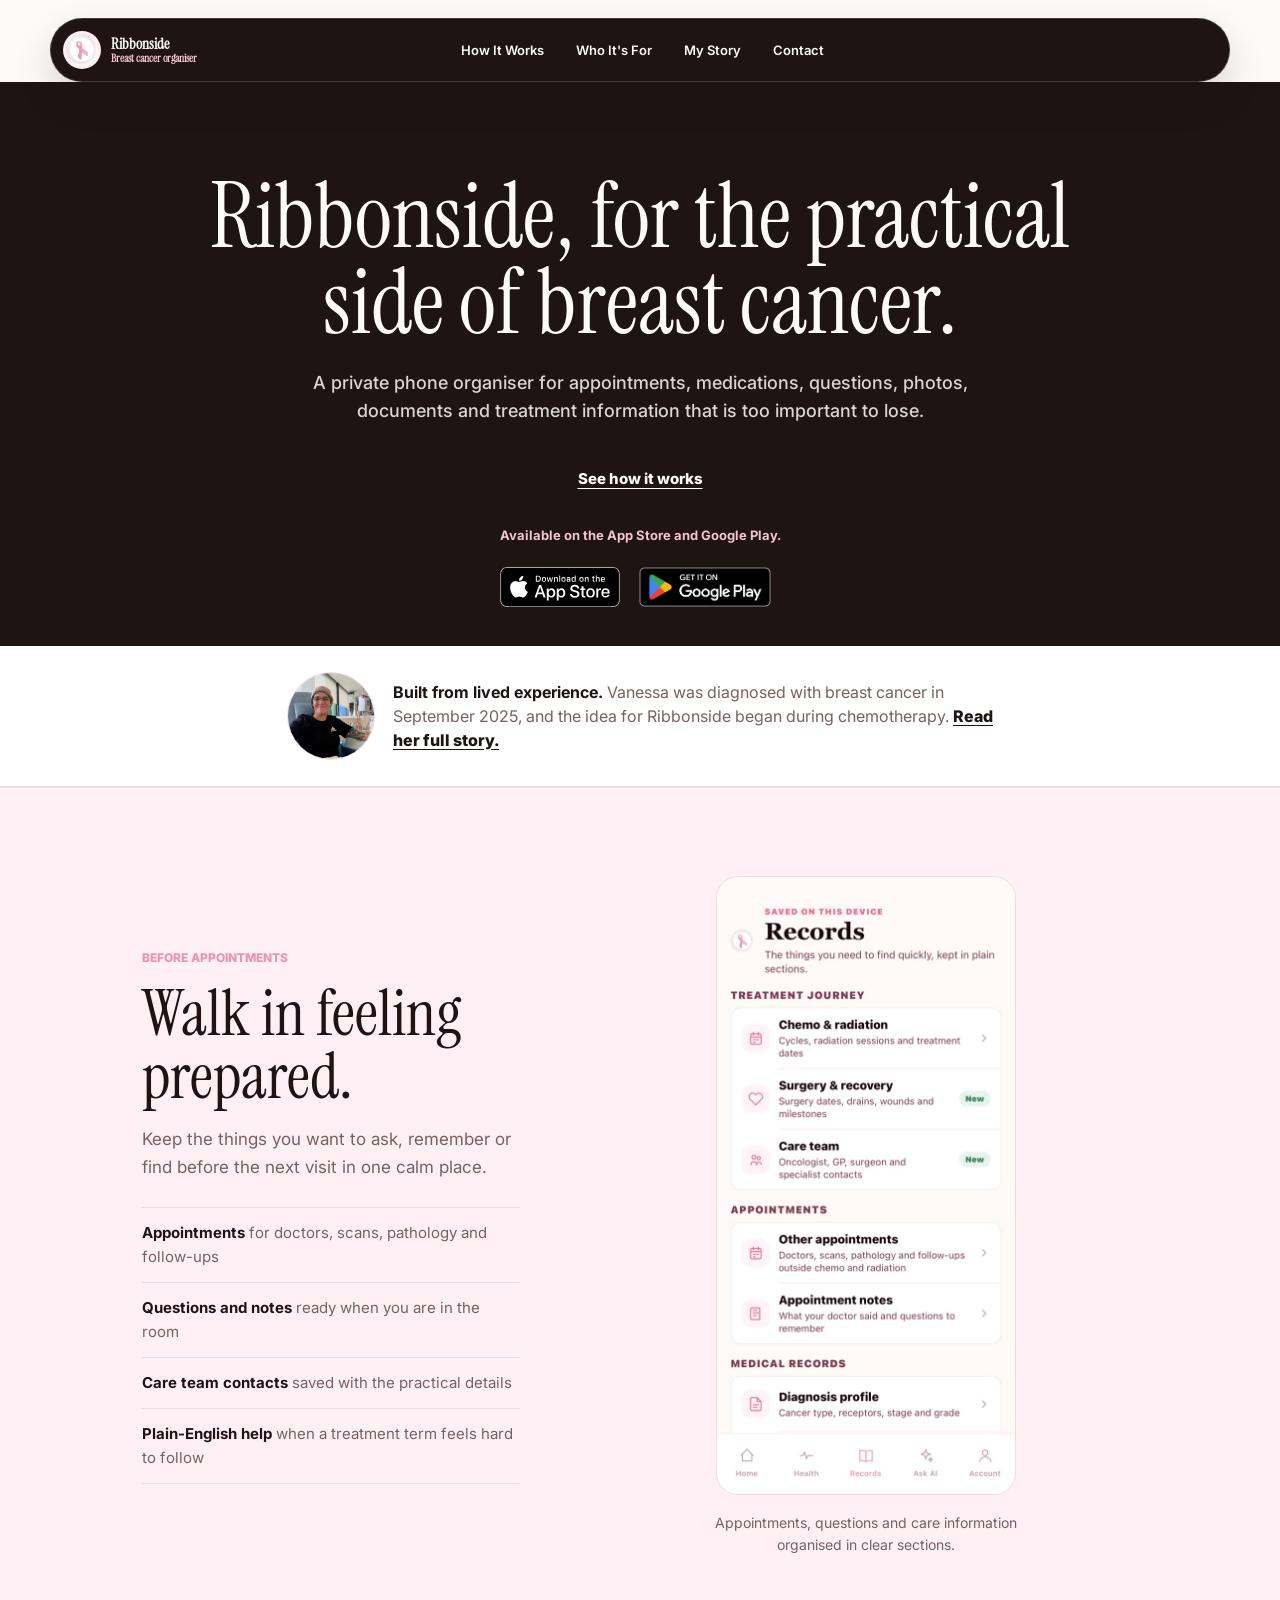
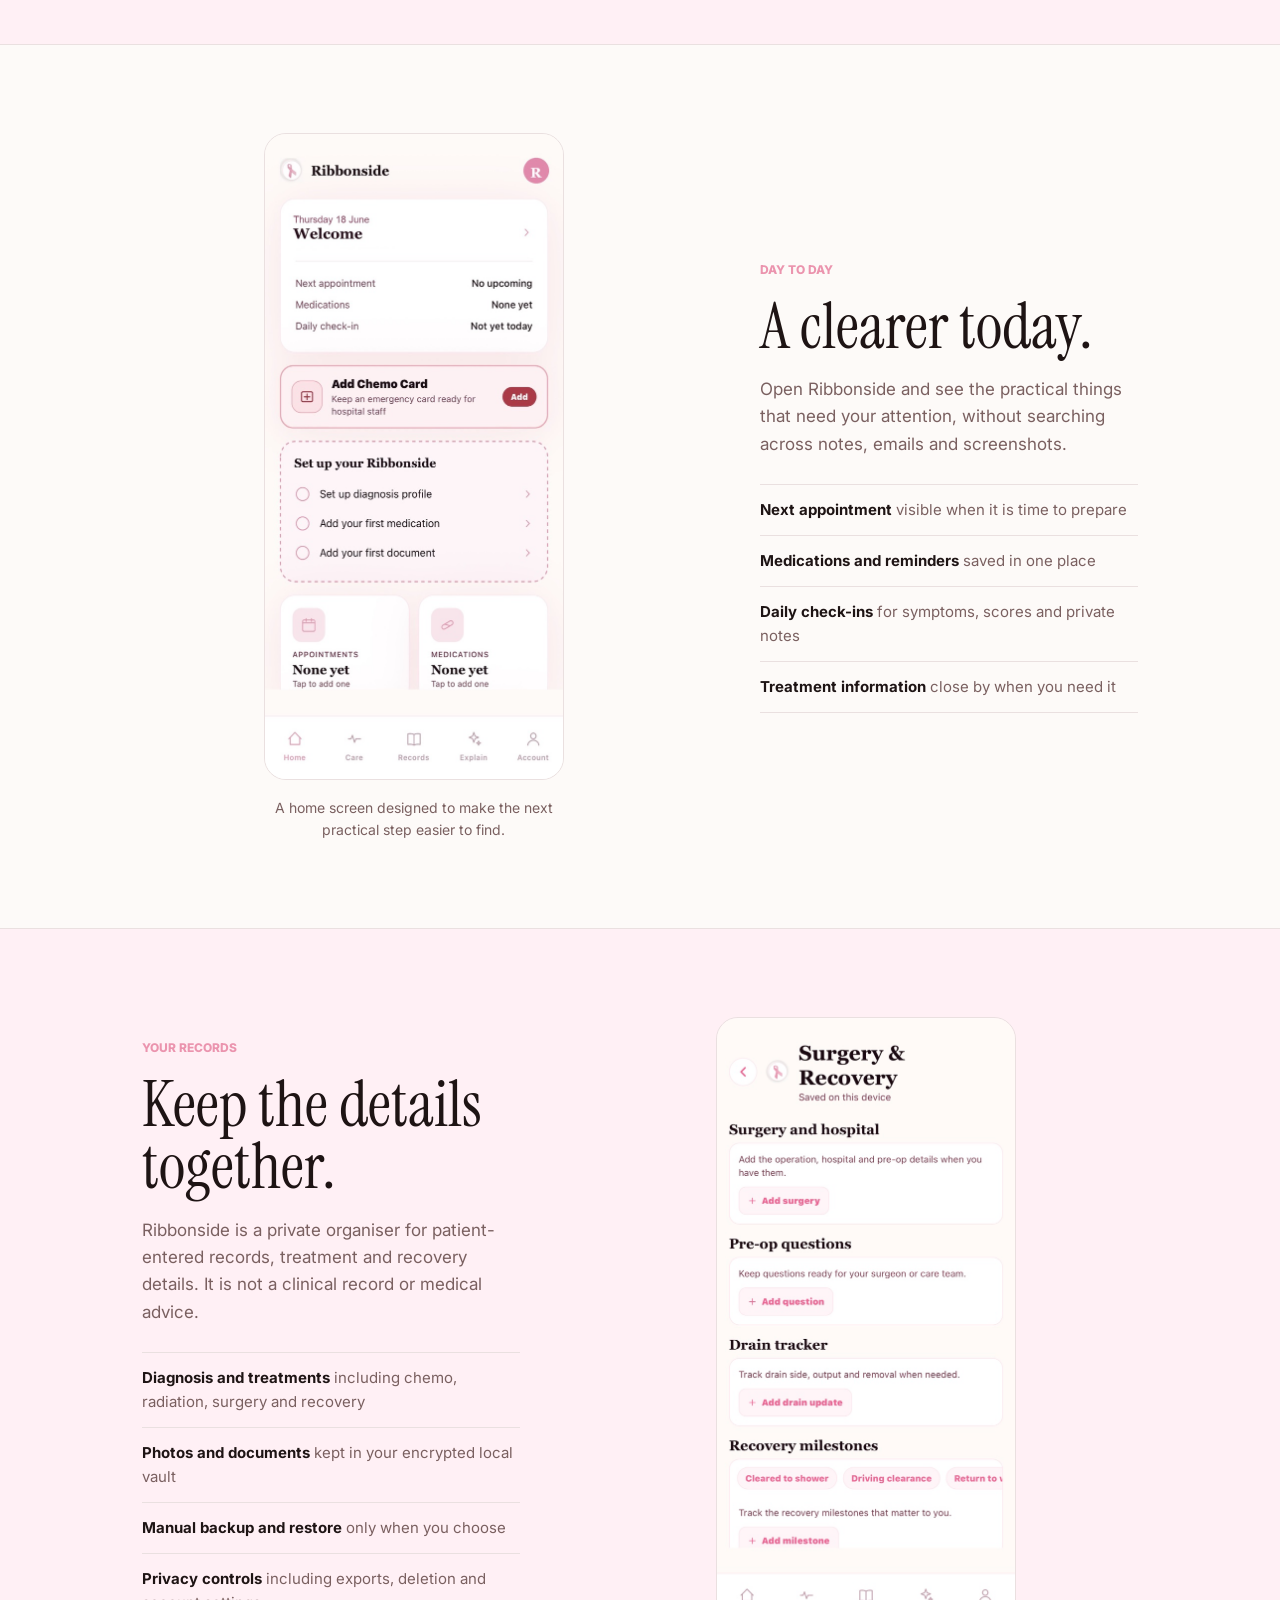
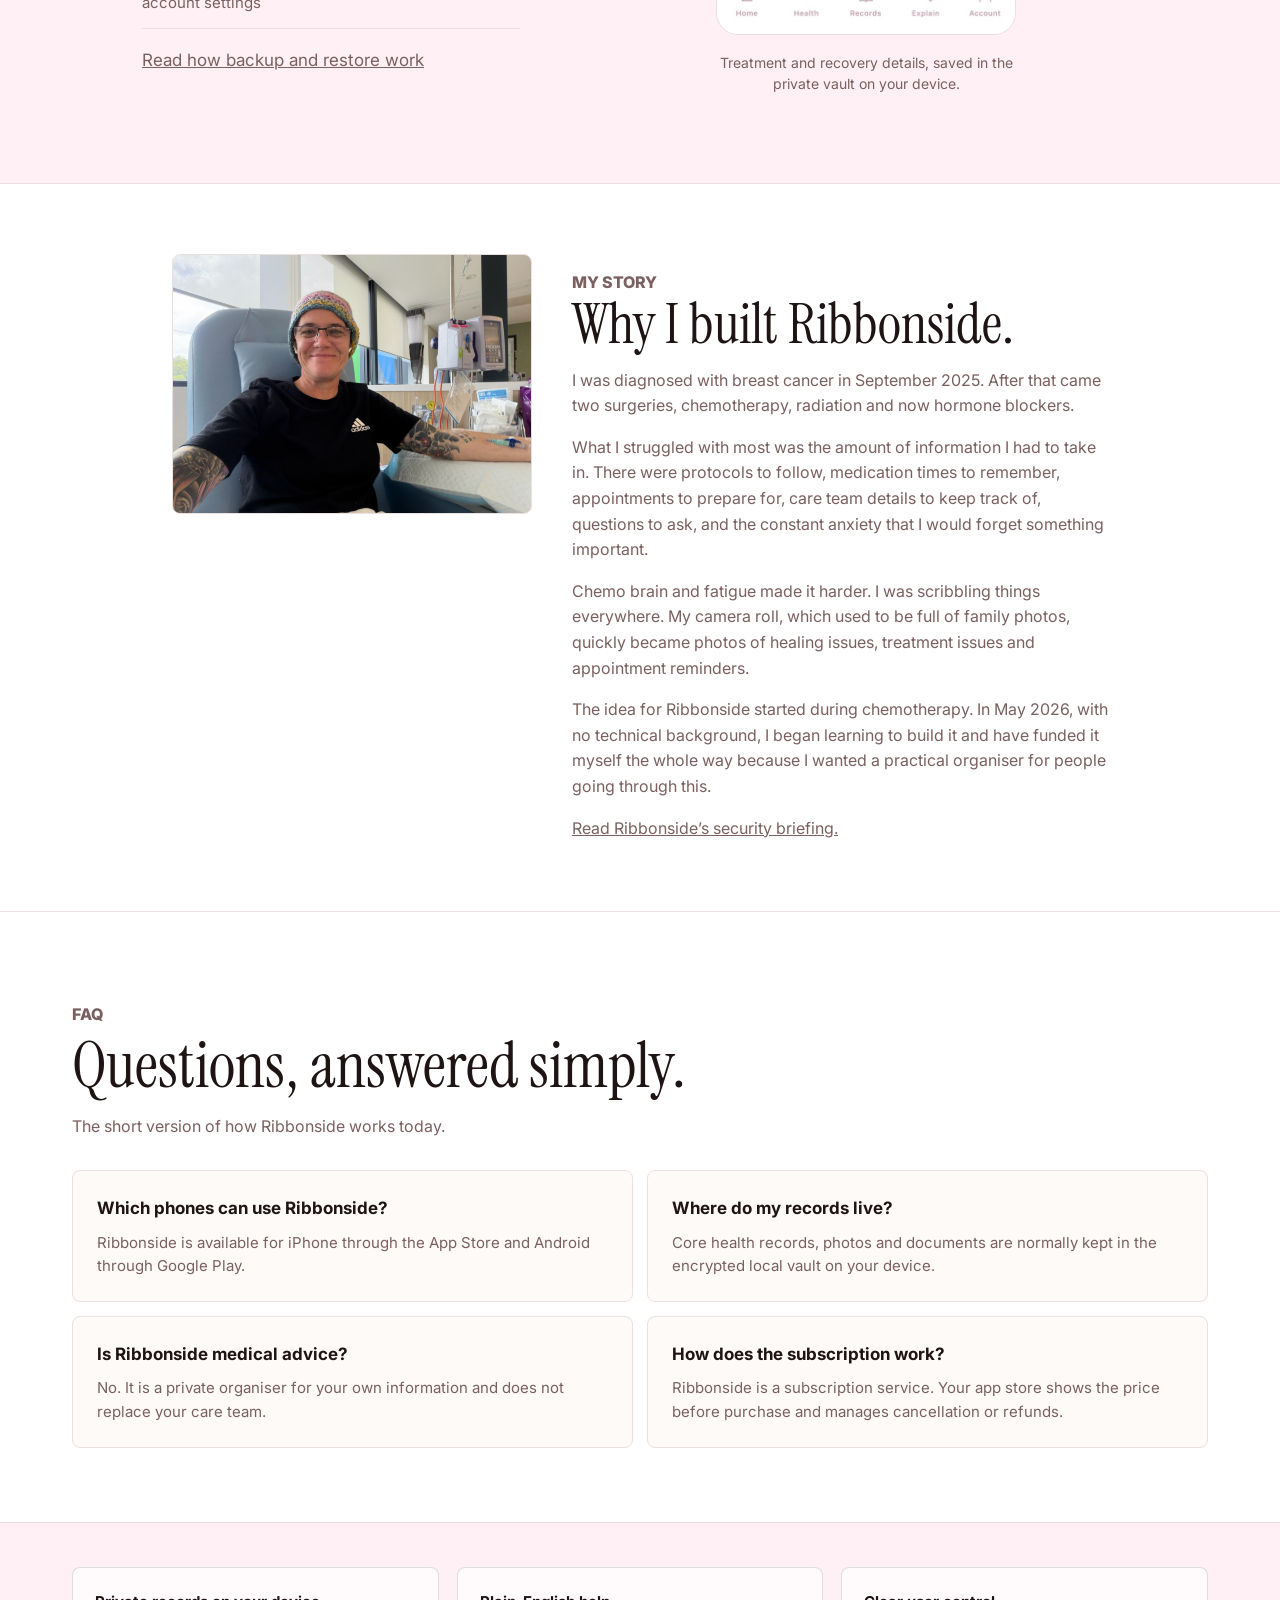
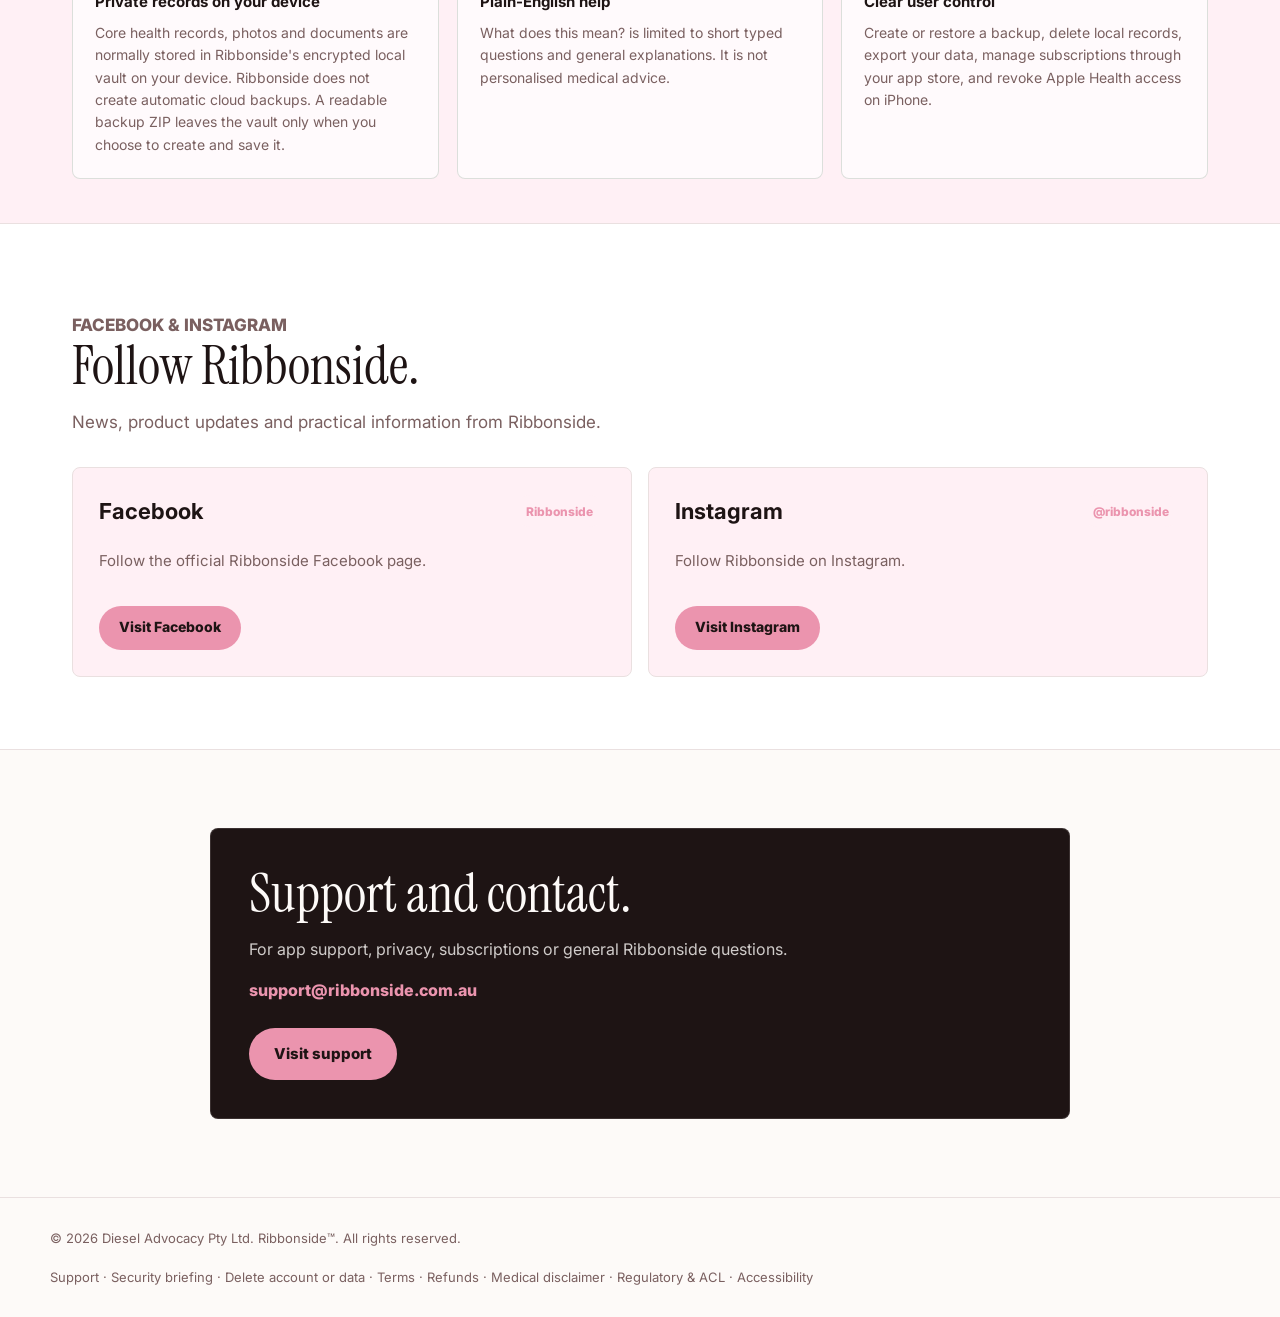
==== commit ac578a0f: "Refresh Ribbonside homepage layout" ====
--- a/index.html
+++ b/index.html
@@ -12,7 +12,9 @@
 <meta property="og:description" content="A calm private organiser for the practical side of breast cancer.">
 <meta property="og:type" content="website">
 <meta property="og:url" content="https://ribbonside.com.au/">
-<meta property="og:image" content="https://ribbonside.com.au/ribbonside-ribbon-logo.png">
+<meta property="og:image" content="https://ribbonside.com.au/og-image.png">
+<meta property="og:image:width" content="1200">
+<meta property="og:image:height" content="630">
 <meta name="twitter:card" content="summary_large_image">
 <script type="application/ld+json">
 {
@@ -89,9 +91,8 @@
   grid-template-columns:1fr auto 1fr;
   align-items:center;
   gap:20px;
-  border-bottom:1px solid rgba(234,224,224,.18);
-  background:rgba(30,20,20,.94);
-  backdrop-filter:blur(14px);
+  border-bottom:1px solid rgba(234,224,224,.14);
+  background:var(--ink);
 }
 .brand{
   display:inline-flex;
@@ -120,9 +121,9 @@
   justify-content:center;
   gap:6px;
   padding:5px;
-  border:1px solid rgba(234,224,224,.2);
+  border:0;
   border-radius:999px;
-  background:rgba(253,250,248,.08);
+  background:var(--ink);
 }
 .nav-links a{
   min-height:34px;
@@ -220,6 +221,15 @@
   border-color:rgba(255,255,255,.36);
   background:rgba(255,255,255,.1);
 }
+.button.text-link{
+  min-height:auto;
+  padding:8px 4px;
+  color:var(--paper);
+  border:0;
+  background:transparent;
+  text-decoration:underline;
+  text-underline-offset:4px;
+}
 .hero-availability{
   display:grid;
   align-items:center;
@@ -379,6 +389,113 @@
   font-size:14px;
   line-height:1.55;
 }
+.journey-section{
+  border-top:1px solid var(--line);
+  scroll-margin-top:140px;
+}
+.journey-section:nth-of-type(odd){background:var(--surface-soft)}
+.journey-inner{
+  width:min(1040px,100%);
+  margin:0 auto;
+  padding:88px 22px;
+  display:grid;
+  grid-template-columns:minmax(250px,.82fr) minmax(0,1.18fr);
+  align-items:center;
+  gap:74px;
+}
+.journey-section:nth-of-type(even) .journey-inner{grid-template-columns:minmax(0,1.18fr) minmax(250px,.82fr)}
+.journey-section:nth-of-type(even) .journey-copy{order:2}
+.journey-section:nth-of-type(even) .journey-screen{order:1}
+.journey-copy h2{
+  margin:0;
+  font-size:clamp(42px,5vw,64px);
+  line-height:.98;
+}
+.journey-copy > p:not(.eyebrow){
+  margin:18px 0 0;
+  color:var(--muted);
+  font-size:17px;
+  line-height:1.6;
+}
+.journey-points{
+  margin:26px 0 0;
+  padding:0;
+  list-style:none;
+  border-top:1px solid var(--line);
+}
+.journey-points li{
+  padding:13px 0;
+  border-bottom:1px solid var(--line);
+  color:var(--ink);
+  font-size:15px;
+  font-weight:700;
+}
+.journey-points span{color:var(--muted);font-weight:400}
+.journey-screen{margin:0;text-align:center}
+.journey-screen img{
+  display:block;
+  width:min(300px,100%);
+  height:auto;
+  margin:0 auto;
+  border:1px solid var(--line);
+  border-radius:22px;
+  background:var(--surface);
+}
+.journey-screen figcaption{
+  max-width:330px;
+  margin:17px auto 0;
+  color:var(--muted);
+  font-size:14px;
+  line-height:1.55;
+}
+.founder-intro{border-bottom:1px solid var(--line);background:var(--surface)}
+.founder-intro-inner{
+  width:min(860px,100%);
+  margin:0 auto;
+  padding:26px 22px;
+  display:flex;
+  align-items:center;
+  justify-content:center;
+  gap:18px;
+}
+.founder-intro img{
+  width:88px;
+  height:88px;
+  flex:0 0 auto;
+  object-fit:cover;
+  object-position:center;
+  border:1px solid var(--line);
+  border-radius:50%;
+}
+.founder-intro p{max-width:600px;margin:0;color:var(--muted);font-size:16px;line-height:1.5}
+.founder-intro strong{color:var(--ink)}
+.founder-intro a{color:var(--ink);font-weight:800;text-underline-offset:3px}
+.backup-simple{align-self:center;padding:12px 0}
+.backup-simple p{
+  max-width:560px;
+  margin:0;
+  color:var(--ink);
+  font-family:"Instrument Serif",Georgia,serif;
+  font-size:clamp(30px,3vw,42px);
+  line-height:1.1;
+}
+.backup-simple a{display:inline-block;margin-top:18px;color:var(--ink);font-size:15px;font-weight:800;text-underline-offset:4px}
+.faq-section{border-top:1px solid var(--line);background:var(--surface)}
+.faq-inner{width:min(1180px,100%);margin:0 auto;padding:74px 22px}
+.faq-header{max-width:620px}
+.faq-header h2{
+  margin:8px 0 0;
+  color:var(--ink);
+  font-family:"Instrument Serif",Georgia,serif;
+  font-size:clamp(44px,5vw,68px);
+  line-height:.98;
+  font-weight:400;
+}
+.faq-header p{margin:16px 0 0;color:var(--muted);font-size:16px;line-height:1.55}
+.faq-grid{display:grid;grid-template-columns:repeat(2,minmax(0,1fr));gap:14px;margin-top:32px}
+.faq-item{border:1px solid var(--line);border-radius:8px;padding:24px;background:var(--paper)}
+.faq-item h3{margin:0;color:var(--ink);font-size:17px}
+.faq-item p{margin:8px 0 0;color:var(--muted);font-size:15px;line-height:1.55}
 .subscription-disclosure{
   border-top:1px solid var(--line);
   border-bottom:1px solid var(--line);
@@ -540,7 +657,7 @@
 .cta-inner{
   width:min(860px,100%);
   margin:0 auto;
-  border:1px solid rgba(234,224,224,.18);
+  border:1px solid rgba(234,224,224,.14);
   border-radius:8px;
   background:var(--ink);
   color:var(--paper);
@@ -604,7 +721,7 @@
   padding:7px 7px 7px 12px;
   border:1px solid rgba(234,224,224,.18);
   border-radius:999px;
-  background:rgba(30,20,20,.94);
+  background:var(--ink);
   box-shadow:0 16px 36px rgba(30,20,20,.16);
 }
 .brand{
@@ -633,8 +750,8 @@
   font-weight:600;
 }
 .nav-links{
-  border-color:rgba(234,224,224,.2);
-  background:rgba(253,250,248,.08);
+  border-color:transparent;
+  background:var(--ink);
 }
 .nav-links a{
   color:var(--paper);
@@ -773,9 +890,12 @@
   }
   .nav-cta{grid-area:cta}
   h1{font-size:72px}
-  .section-inner,.founder-inner{
+  .section-inner,.journey-inner,.founder-inner{
     grid-template-columns:1fr;
   }
+  .journey-section:nth-of-type(even) .journey-inner{grid-template-columns:1fr}
+  .journey-section:nth-of-type(even) .journey-copy,
+  .journey-section:nth-of-type(even) .journey-screen{order:initial}
   .audience-grid{grid-template-columns:1fr}
   .section-copy{position:static}
   .phone-showcase{
@@ -789,7 +909,7 @@
     object-fit:contain;
     background:var(--surface-soft);
   }
-  .trust-inner,.social-grid{grid-template-columns:1fr}
+  .trust-inner,.social-grid,.faq-grid{grid-template-columns:1fr}
 }
 @media(max-width:680px){
   .site-nav{min-height:64px;padding:10px 18px}
@@ -805,10 +925,16 @@
   .hero h1{font-size:46px;line-height:1}
   .hero-lead{font-size:17px}
   .button{width:100%;min-height:50px}
-  .phone-showcase,.section-inner,.founder-inner,.trust-inner,.social-inner,.cta-section{
+  .phone-showcase,.section-inner,.journey-inner,.founder-inner,.trust-inner,.social-inner,.cta-section{
     padding-left:18px;
     padding-right:18px;
   }
+  .journey-inner{padding-top:62px;padding-bottom:62px;gap:36px}
+  .journey-screen img{width:min(260px,100%)}
+  .faq-inner{padding:58px 18px}
+  .faq-header h2{font-size:42px}
+  .founder-intro-inner{padding:22px 18px;align-items:flex-start}
+  .founder-intro img{width:64px;height:64px}
   .phone-showcase,.card-grid{grid-template-columns:1fr}
   .phone-showcase{width:min(260px,100%)}
   .phone-frame img{height:350px}
@@ -852,10 +978,10 @@
       <h1>Ribbonside, for the practical side of breast cancer.</h1>
       <p class="hero-lead">A private phone organiser for appointments, medications, questions, photos, documents and treatment information that is too important to lose.</p>
       <div class="hero-actions">
-        <a class="button primary" href="#how-it-works">See how it works</a>
+        <a class="button text-link" href="#how-it-works">See how it works</a>
       </div>
-      <div class="hero-availability">
-        <p class="hero-note">Created from lived experience. Available on the App Store and Google Play.</p>
+      <div class="hero-availability" id="download">
+        <p class="hero-note">Available on the App Store and Google Play.</p>
         <div class="store-badges" aria-label="Download Ribbonside">
           <a class="store-badge apple" href="https://apps.apple.com/au/app/ribbonside/id6773605047" aria-label="Download Ribbonside on the App Store"><img src="app-store-badge.svg" alt="Download on the App Store"></a>
           <a class="store-badge google" href="https://play.google.com/store/apps/details?id=com.ribbonside.app" aria-label="Get Ribbonside on Google Play"><img src="google-play-badge.png" alt="Get it on Google Play"></a>
@@ -864,145 +990,73 @@
     </div>
   </section>
 
-  <section class="phone-showcase" id="how-it-works" aria-label="Ribbonside app screenshots">
-    <h2 class="showcase-label">Inside the app</h2>
-    <article class="phone-card">
-      <div class="phone-frame"><img src="ribbonside-app-home-screen.jpg" width="600" height="1299" alt="Ribbonside home screen showing next appointment, medications and daily check-in"></div>
-      <p class="phone-caption"><strong>A clearer today</strong><span>See what needs attention next without digging through notes.</span></p>
-    </article>
-    <article class="phone-card">
-      <div class="phone-frame"><img src="ribbonside-app-records-screen-2026-09-17.jpg" width="600" height="1244" alt="Ribbonside Records screen showing treatment, appointment and medical record sections"></div>
-      <p class="phone-caption"><strong>Records in one place</strong><span>Keep treatment, appointments and medical records organised in clear sections.</span></p>
-    </article>
-    <article class="phone-card">
-      <div class="phone-frame"><img src="ribbonside-app-surgery-recovery-screen-2026-08-23.jpg" width="600" height="1239" alt="Ribbonside Surgery and Recovery screen showing surgery, questions, drain tracking and recovery milestones"></div>
-      <p class="phone-caption"><strong>Surgery &amp; recovery</strong><span>Keep surgery details, questions, drain updates and recovery milestones together.</span></p>
-    </article>
-  </section>
-
-  <section class="audience-section" id="who-its-for">
-    <div class="audience-inner">
-      <div class="audience-header">
-        <p class="eyebrow">Who it's for</p>
-        <h2>For the mental load that comes with breast cancer.</h2>
-        <p>Ribbonside is for people who want a calmer way to organise treatment, recovery and appointment notes on their phone.</p>
-      </div>
-      <div class="audience-grid">
-        <article class="audience-card">
-          <h3>During treatment</h3>
-          <p>Keep chemo, radiation, surgery, medications and appointments easier to find later.</p>
-        </article>
-        <article class="audience-card">
-          <h3>Between appointments</h3>
-          <p>Save questions, side effects, notes and photos before the week blurs and the next visit arrives.</p>
-        </article>
-        <article class="audience-card">
-          <h3>When things get scattered</h3>
-          <p>Bring notes, photos and treatment reminders out of scraps of paper and your camera roll.</p>
-        </article>
-      </div>
+  <section class="founder-intro" aria-label="Why Ribbonside was built">
+    <div class="founder-intro-inner">
+      <img src="vanessa-chemo-chair-srgb.jpg" width="1400" height="1050" decoding="async" alt="Vanessa during chemotherapy treatment">
+      <p><strong>Built from lived experience.</strong> Vanessa was diagnosed with breast cancer in September 2025, and the idea for Ribbonside began during chemotherapy. <a href="#my-story">Read her full story.</a></p>
     </div>
   </section>
 
-  <section class="feature-section" id="today">
-    <div class="section-inner">
-      <div class="section-copy">
-        <p class="eyebrow">Today</p>
-        <h2>A quieter first screen.</h2>
-        <p>Open Ribbonside and see what needs attention today, without hunting across notes, emails and screenshots.</p>
+  <section class="journey-section" id="how-it-works">
+    <div class="journey-inner">
+      <div class="journey-copy">
+        <p class="eyebrow">Before appointments</p>
+        <h2>Walk in feeling prepared.</h2>
+        <p>Keep the things you want to ask, remember or find before the next visit in one calm place.</p>
+        <ul class="journey-points">
+          <li>Appointments <span>for doctors, scans, pathology and follow-ups</span></li>
+          <li>Questions and notes <span>ready when you are in the room</span></li>
+          <li>Care team contacts <span>saved with the practical details</span></li>
+          <li>Plain-English help <span>when a treatment term feels hard to follow</span></li>
+        </ul>
       </div>
-      <div class="card-grid">
-        <article class="feature-card"><span class="feature-icon">01</span><div><h3>Next appointment</h3><p>Keep the next date visible so it is easier to prepare before you leave.</p></div></article>
-        <article class="feature-card"><span class="feature-icon">02</span><div><h3>Medication snapshot</h3><p>See whether medications are saved and where reminders sit.</p></div></article>
-        <article class="feature-card"><span class="feature-icon">03</span><div><h3>Today's check-in</h3><p>See whether you have logged how you are feeling today.</p></div></article>
-        <article class="feature-card"><span class="feature-icon">04</span><div><h3>Chemo card prompt</h3><p>Keep emergency chemo card pages together for hospital staff if you need them.</p></div></article>
-      </div>
+      <figure class="journey-screen">
+        <img src="ribbonside-app-records-screen-2026-09-17.jpg" width="600" height="1244" alt="Ribbonside Records screen showing treatment, appointment and medical record sections">
+        <figcaption>Appointments, questions and care information organised in clear sections.</figcaption>
+      </figure>
     </div>
   </section>
 
-  <section class="feature-section" id="plan">
-    <div class="section-inner">
-      <div class="section-copy">
-        <p class="eyebrow">Appointments &amp; Notes</p>
-        <h2>Prepare for the next appointment.</h2>
-        <p>Keep dates, notes, questions and care-team contacts together before the next visit.</p>
+  <section class="journey-section" id="day-to-day">
+    <div class="journey-inner">
+      <div class="journey-copy">
+        <p class="eyebrow">Day to day</p>
+        <h2>A clearer today.</h2>
+        <p>Open Ribbonside and see the practical things that need your attention, without searching across notes, emails and screenshots.</p>
+        <ul class="journey-points">
+          <li>Next appointment <span>visible when it is time to prepare</span></li>
+          <li>Medications and reminders <span>saved in one place</span></li>
+          <li>Daily check-ins <span>for symptoms, scores and private notes</span></li>
+          <li>Treatment information <span>close by when you need it</span></li>
+        </ul>
       </div>
-      <div class="card-grid">
-        <article class="feature-card"><span class="feature-icon">01</span><div><h3>Appointments</h3><p>Save doctors, scans, pathology, follow-ups and the notes around them.</p></div></article>
-        <article class="feature-card"><span class="feature-icon">02</span><div><h3>Notes &amp; questions</h3><p>Keep what was said, next steps and questions you want ready for the visit.</p></div></article>
-        <article class="feature-card"><span class="feature-icon">03</span><div><h3>Care team</h3><p>Save specialists, nurses, clinics and contact notes manually in your records.</p></div></article>
-        <article class="feature-card"><span class="feature-icon">04</span><div><h3>Plain-English terms</h3><p>Your Ribbonside subscription includes up to 3 What does this mean? explanations per day, capped at 10 explanations per month.</p></div></article>
-      </div>
+      <figure class="journey-screen">
+        <img src="ribbonside-app-home-screen.jpg" width="600" height="1299" alt="Ribbonside home screen showing next appointment, medications and daily check-in">
+        <figcaption>A home screen designed to make the next practical step easier to find.</figcaption>
+      </figure>
     </div>
   </section>
 
-  <section class="feature-section" id="check-in">
-    <div class="section-inner">
-      <div class="section-copy">
-        <p class="eyebrow">Check-in</p>
-        <h2>Notice the day-to-day patterns.</h2>
-        <p>Track patterns that are easy to forget, then review them when preparing for appointments.</p>
+  <section class="journey-section" id="your-records">
+    <div class="journey-inner">
+      <div class="journey-copy">
+        <p class="eyebrow">Your records</p>
+        <h2>Keep the details together.</h2>
+        <p>Ribbonside is a private organiser for patient-entered records, treatment and recovery details. It is not a clinical record or medical advice.</p>
+        <ul class="journey-points">
+          <li>Diagnosis and treatments <span>including chemo, radiation, surgery and recovery</span></li>
+          <li>Photos and documents <span>kept in your encrypted local vault</span></li>
+          <li>Manual backup and restore <span>only when you choose</span></li>
+          <li>Privacy controls <span>including exports, deletion and account settings</span></li>
+        </ul>
+        <p><a href="support.html">Read how backup and restore work</a></p>
       </div>
-      <div class="card-grid">
-        <article class="feature-card"><span class="feature-icon">01</span><div><h3>Daily check-ins</h3><p>Log how you&rsquo;re feeling, symptoms, 0&ndash;10 scores and notes saved on your device.</p></div></article>
-        <article class="feature-card"><span class="feature-icon">02</span><div><h3>How you're feeling</h3><p>Record fatigue, nausea, pain or aches, mood, appetite and sleep quality.</p></div></article>
-        <article class="feature-card"><span class="feature-icon">03</span><div><h3>Symptom tags</h3><p>Choose the symptoms or side effects you want to record that day.</p></div></article>
-        <article class="feature-card"><span class="feature-icon">04</span><div><h3>Notes to remember</h3><p>Add a private note to remember or discuss with your care team.</p></div></article>
-      </div>
+      <figure class="journey-screen">
+        <img src="ribbonside-app-surgery-recovery-screen-2026-08-23.jpg" width="600" height="1239" alt="Ribbonside Surgery and Recovery screen showing surgery, questions, drain tracking and recovery milestones">
+        <figcaption>Treatment and recovery details, saved in the private vault on your device.</figcaption>
+      </figure>
     </div>
   </section>
-
-  <section class="feature-section" id="health-hub">
-    <div class="section-inner">
-      <div class="section-copy">
-        <p class="eyebrow">Health Hub</p>
-        <h2>Records you can actually find.</h2>
-        <p>Ribbonside is designed for patient-entered records and everyday organisation, not as a clinical record or replacement for your care team.</p>
-      </div>
-      <div class="card-grid">
-        <article class="feature-card"><span class="feature-icon">01</span><div><h3>Diagnosis profile</h3><p>Keep cancer type, stage, receptor status and key facts close by.</p></div></article>
-        <article class="feature-card"><span class="feature-icon">02</span><div><h3>Medications</h3><p>Save names, doses, notes and reminder times you choose to add.</p></div></article>
-        <article class="feature-card"><span class="feature-icon">03</span><div><h3>Documents</h3><p>Add referrals, forms and files so they are not scattered across apps.</p></div></article>
-        <article class="feature-card"><span class="feature-icon">04</span><div><h3>Photos and milestones</h3><p>Keep relevant photos, milestones and saved files in one private vault.</p></div></article>
-      </div>
-    </div>
-  </section>
-
-  <section class="feature-section" id="backup-restore">
-    <div class="section-inner">
-      <div class="section-copy">
-        <p class="eyebrow">Backup &amp; Restore</p>
-        <h2>Keep a copy you can restore.</h2>
-        <p>Your backup is created only when you choose. Ribbonside does not automatically upload your health vault or create cloud backups.</p>
-      </div>
-      <div class="card-grid">
-        <article class="feature-card"><span class="feature-icon">01</span><div><h3>Create your copy</h3><p>Ribbonside packages valid records still stored in your vault, including retained inactive or completed history, a records PDF, and available photos and documents.</p></div></article>
-        <article class="feature-card"><span class="feature-icon">02</span><div><h3>Save it privately</h3><p>You choose where to save or share the readable, unencrypted ZIP. Anyone with access to the file can read it.</p></div></article>
-        <article class="feature-card"><span class="feature-icon">03</span><div><h3>Restore carefully</h3><p>Sign in to the same Ribbonside account and restore only into a completely empty health vault. Restore does not merge with or replace existing records.</p></div></article>
-        <article class="feature-card"><span class="feature-icon">04</span><div><h3>Check the result</h3><p>Keep the original ZIP until you have checked the restore. Reminder permissions and schedules may need review afterwards.</p></div></article>
-      </div>
-    </div>
-  </section>
-
-  <section class="feature-section" id="settings">
-    <div class="section-inner">
-      <div class="section-copy">
-        <p class="eyebrow">Settings</p>
-        <h2>Clear controls, no mystery.</h2>
-        <p>Privacy, subscriptions, local vault controls, optional Apple Health access on iPhone, and account deletion are surfaced in the app so you can make changes when you need to.</p>
-      </div>
-      <div class="card-grid">
-        <article class="feature-card"><span class="feature-icon">01</span><div><h3>Local vault</h3><p>Core health records, photos and documents are stored on your device.</p></div></article>
-        <article class="feature-card"><span class="feature-icon">02</span><div><h3>Privacy and consent</h3><p>Review legal notices, consent choices, exports and deletion controls.</p></div></article>
-        <article class="feature-card"><span class="feature-icon">03</span><div><h3>Apple Health on iPhone</h3><p>Connect optional read-only Apple Health activity signals on iPhone, then revoke access at any time in iPhone settings.</p></div></article>
-        <article class="feature-card"><span class="feature-icon">04</span><div><h3>Store subscriptions</h3><p>Manage or cancel your subscription through the store where you subscribed. Refund requests are handled under that store's policies.</p></div></article>
-      </div>
-    </div>
-  </section>
-
-  <aside class="subscription-disclosure" aria-label="Ribbonside subscription information">
-    <p>A Ribbonside subscription is required for organiser tools. Your app store shows pricing before purchase.</p>
-  </aside>
 
   <section class="founder-section" id="my-story">
     <div class="founder-inner">
@@ -1013,7 +1067,24 @@
         <p>I was diagnosed with breast cancer in September 2025. After that came two surgeries, chemotherapy, radiation and now hormone blockers.</p>
         <p>What I struggled with most was the amount of information I had to take in. There were protocols to follow, medication times to remember, appointments to prepare for, care team details to keep track of, questions to ask, and the constant anxiety that I would forget something important.</p>
         <p>Chemo brain and fatigue made it harder. I was scribbling things everywhere. My camera roll, which used to be full of family photos, quickly became photos of healing issues, treatment issues and appointment reminders.</p>
-        <p>The idea for Ribbonside started during chemotherapy. In May 2026, with no tech experience, I began building it with AI and have funded it myself the whole way because I wanted a practical organiser for people going through this.</p>
+        <p>The idea for Ribbonside started during chemotherapy. In May 2026, with no technical background, I began learning to build it and have funded it myself the whole way because I wanted a practical organiser for people going through this.</p>
+        <p class="story-security"><a href="security-briefing.html">Read Ribbonside&rsquo;s security briefing.</a></p>
+      </div>
+    </div>
+  </section>
+
+  <section class="faq-section" id="faq">
+    <div class="faq-inner">
+      <div class="faq-header">
+        <p class="eyebrow">FAQ</p>
+        <h2>Questions, answered simply.</h2>
+        <p>The short version of how Ribbonside works today.</p>
+      </div>
+      <div class="faq-grid">
+        <article class="faq-item"><h3>Which phones can use Ribbonside?</h3><p>Ribbonside is available for iPhone through the App Store and Android through Google Play.</p></article>
+        <article class="faq-item"><h3>Where do my records live?</h3><p>Core health records, photos and documents are normally kept in the encrypted local vault on your device.</p></article>
+        <article class="faq-item"><h3>Is Ribbonside medical advice?</h3><p>No. It is a private organiser for your own information and does not replace your care team.</p></article>
+        <article class="faq-item"><h3>How does the subscription work?</h3><p>Ribbonside is a subscription service. Your app store shows the price before purchase and manages cancellation or refunds.</p></article>
       </div>
     </div>
   </section>
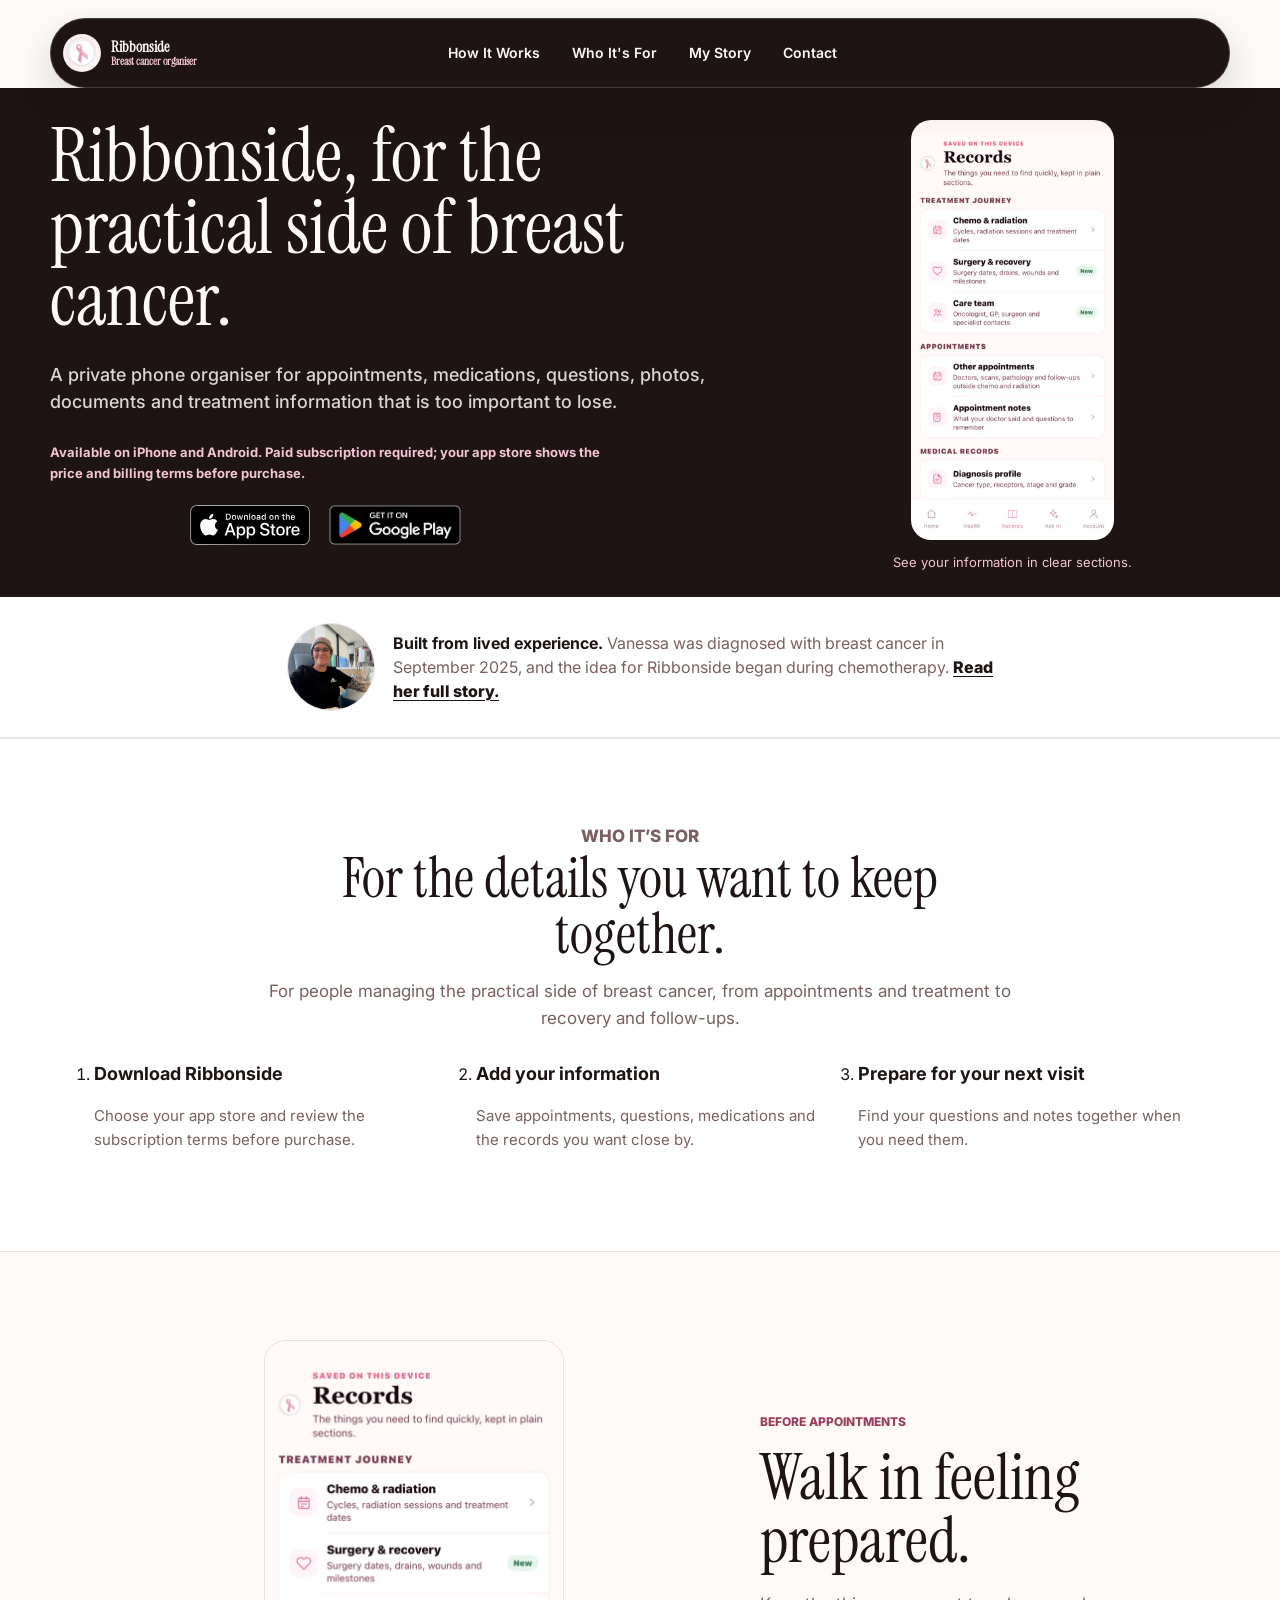
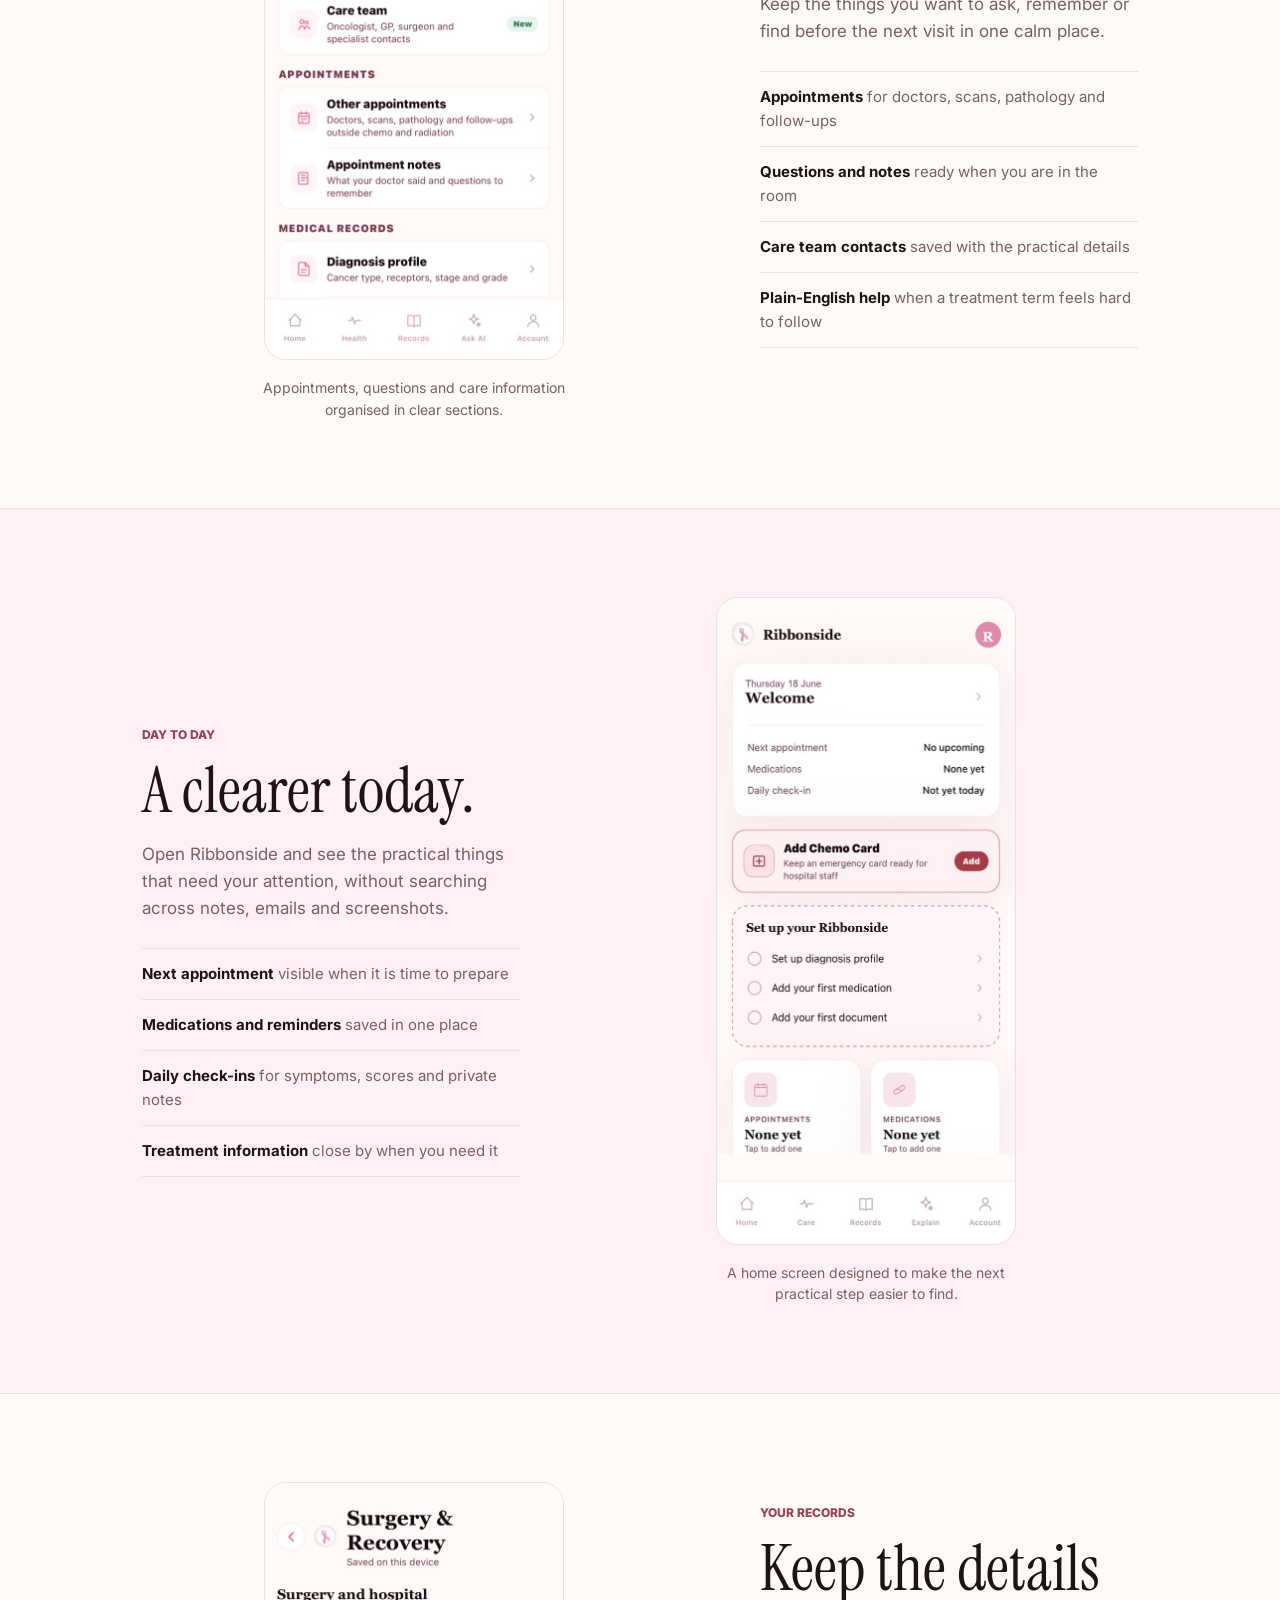
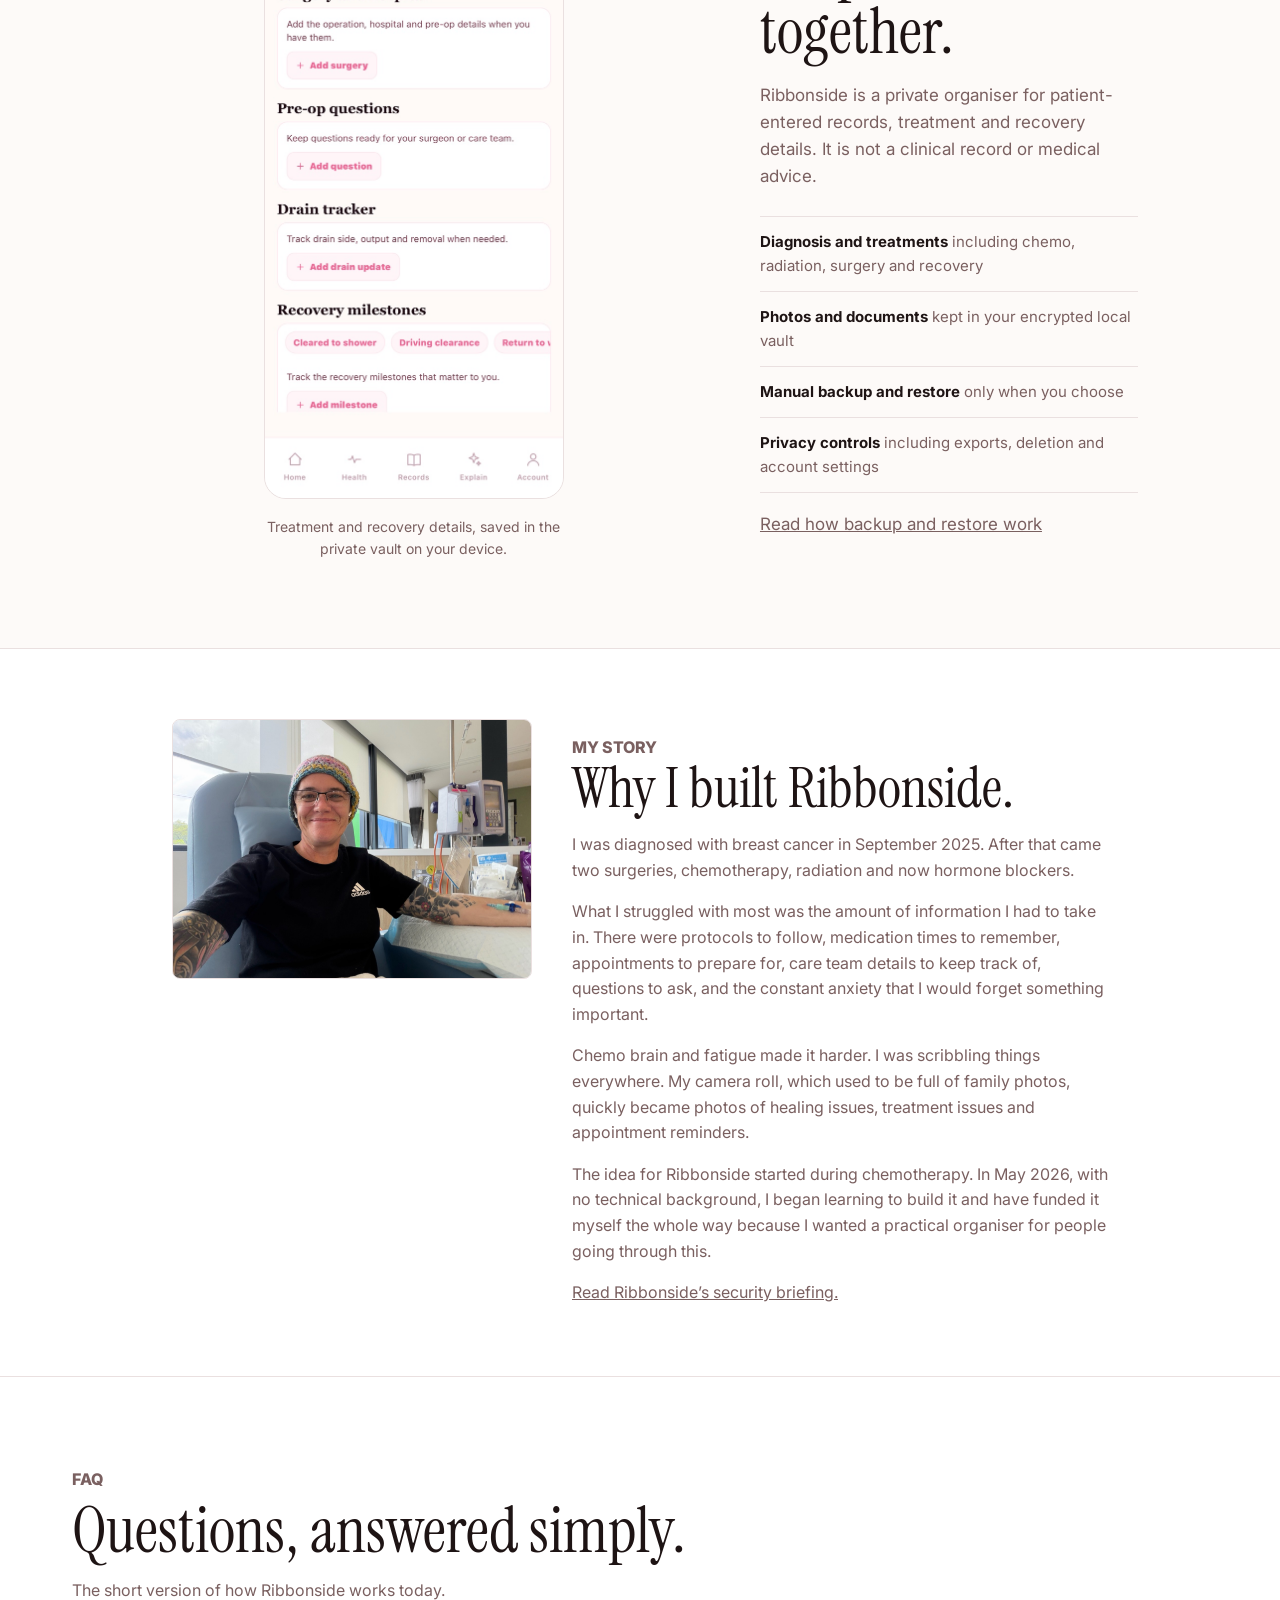
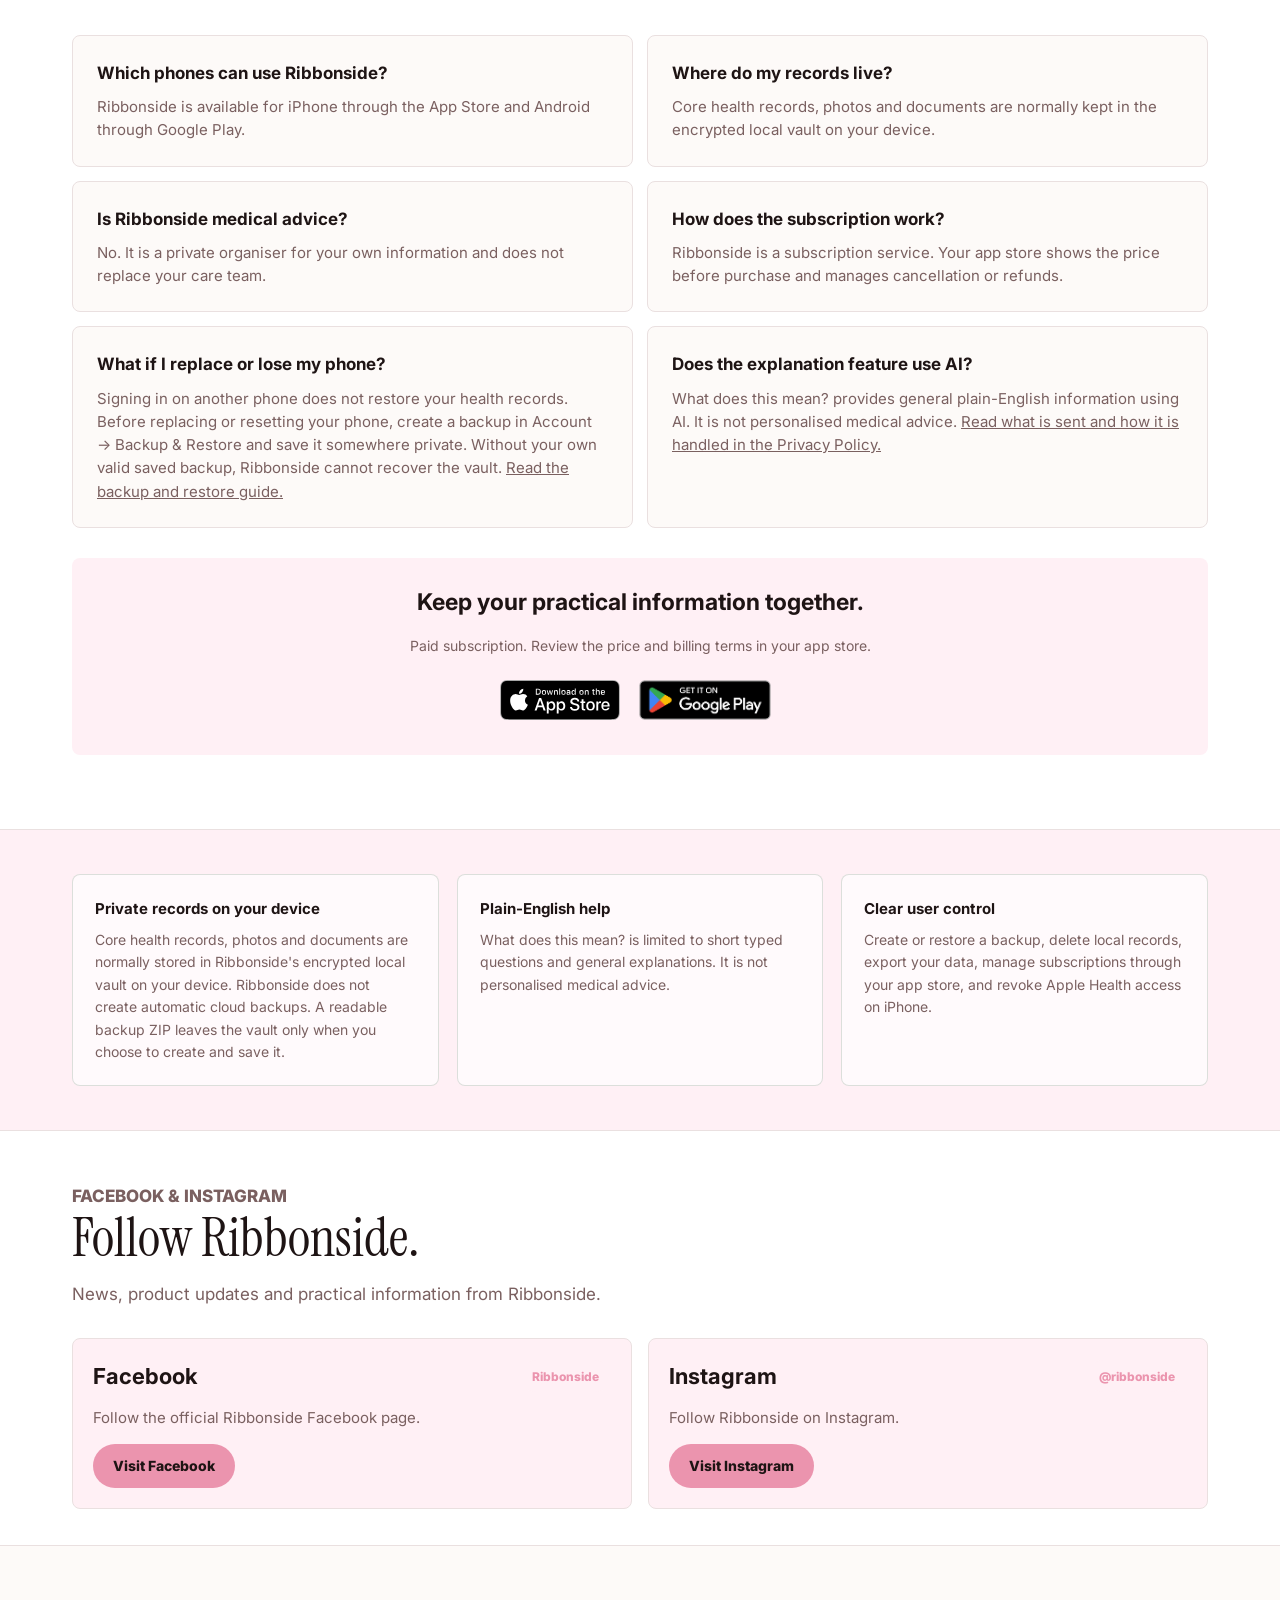
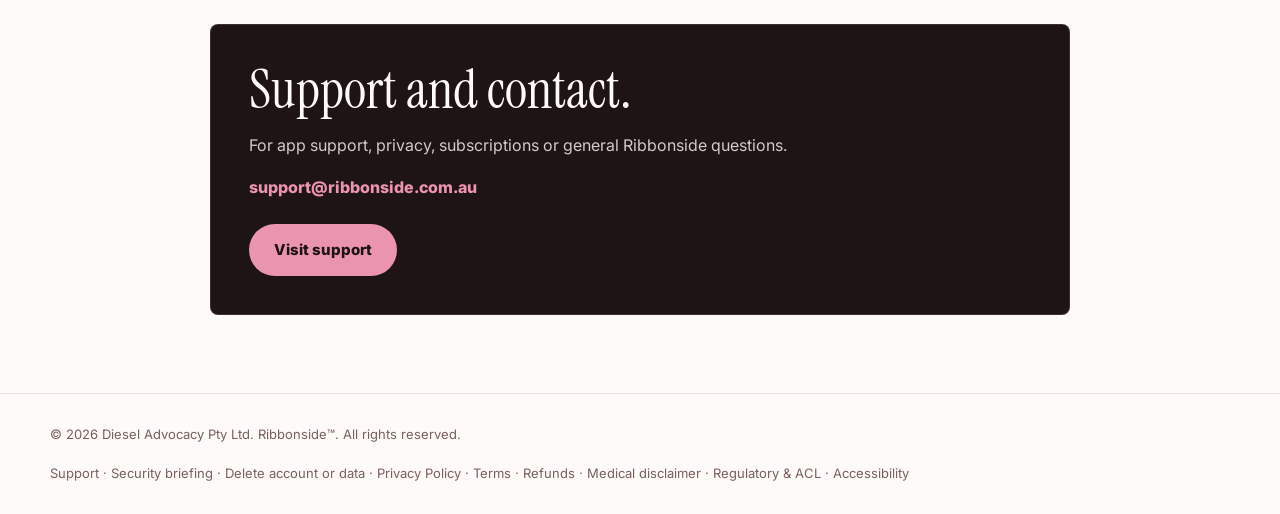
==== commit 56acf5e0: "Improve homepage navigation, download placement and clarity" ====
--- a/index.html
+++ b/index.html
@@ -2,13 +2,16 @@
 <html lang="en-AU">
 <head>
 <meta charset="UTF-8">
+  <meta name="facebook-domain-verification" content="vb8xb7mcfr9ccrt4k5yd4tlt8liqgf" />
 <meta name="viewport" content="width=device-width, initial-scale=1.0">
 <meta name="theme-color" content="#1E1414">
-<title>Ribbonside - Private support organiser</title>
+<title>Ribbonside | Breast Cancer Organiser App</title>
 <meta name="description" content="Ribbonside is a private organiser for the practical side of breast cancer. Keep appointments, medications, notes, photos and documents together on your phone.">
 <link rel="canonical" href="https://ribbonside.com.au/">
-<link rel="icon" type="image/png" href="ribbonside-ribbon-logo.png">
-<meta property="og:title" content="Ribbonside - Private support organiser">
+<link rel="icon" type="image/png" sizes="32x32" href="/favicon-32x32.png?v=1">
+<link rel="icon" type="image/png" sizes="16x16" href="/favicon-16x16.png?v=1">
+<link rel="apple-touch-icon" sizes="180x180" href="/apple-touch-icon.png?v=1">
+<meta property="og:title" content="Ribbonside | Breast Cancer Organiser App">
 <meta property="og:description" content="A calm private organiser for the practical side of breast cancer.">
 <meta property="og:type" content="website">
 <meta property="og:url" content="https://ribbonside.com.au/">
@@ -954,6 +957,46 @@
   .footer-inner{display:block}
   .footer-inner div+div{margin-top:10px}
 }
+
+/* Local marketing review refinements */
+.hero{padding-top:32px;padding-bottom:24px}
+.hero-layout{align-items:start}
+@media(max-width:680px){.hero{padding-top:30px}}
+.eyebrow{color:#9B3D5C}
+.hero-layout{width:min(1180px,100%);margin:auto;display:grid;grid-template-columns:1.6fr 1fr;align-items:start;gap:48px;text-align:left}
+.hero h1{font-size:clamp(48px,6vw,76px)}
+.hero-lead{margin-left:0}
+.hero-actions{justify-content:flex-start}
+.hero-availability{justify-content:start}
+.hero-note{max-width:560px}
+.hero-screen{margin:0;text-align:center}
+.hero-screen img{width:auto;max-width:100%;height:420px;object-fit:contain;margin:auto;border-radius:20px}
+.hero-screen figcaption{font-size:13px;color:var(--pink-mid);margin-top:12px}
+.nav-links a{font-size:14px;min-height:44px}
+.steps-grid{display:grid;grid-template-columns:repeat(3,1fr);gap:32px;padding-left:22px}
+.steps-grid h3{font-size:18px;margin:0}
+.steps-grid p{color:var(--muted);font-size:15px}
+.download-repeat{margin-top:30px;padding:26px;border-radius:8px;background:var(--surface-soft);text-align:center}
+.download-repeat h3{margin:0;font-size:23px}
+.download-repeat p{color:var(--muted);font-size:14px}
+.social-inner{padding-top:36px;padding-bottom:36px}
+.social-card{min-height:0;padding:20px}
+.social-platform{margin-bottom:12px}
+.social-copy{margin-bottom:14px}
+a:focus-visible{outline:3px solid #9B3D5C;outline-offset:4px}
+@media(max-width:680px){
+.hero-layout{grid-template-columns:1fr;gap:26px;text-align:center}
+.hero-actions{justify-content:center}
+.hero-availability{justify-content:center}
+.hero-screen img{width:auto;height:330px}
+.nav-links{grid-template-columns:repeat(2,1fr)}
+.nav-links a{font-size:13px;min-height:44px}
+.site-nav{border-radius:24px;gap:8px}
+.steps-grid{grid-template-columns:1fr;gap:16px}
+.audience-inner,.journey-inner,.founder-inner,.faq-inner{padding-top:42px;padding-bottom:42px}
+.journey-inner{gap:24px}
+.social-header h2{font-size:36px}
+}
 </style>
 </head>
 <body>
@@ -974,26 +1017,36 @@
 
 <main id="main">
   <section class="hero" aria-label="Ribbonside introduction">
-    <div class="hero-inner">
+    <div class="hero-layout"><div class="hero-inner">
       <h1>Ribbonside, for the practical side of breast cancer.</h1>
       <p class="hero-lead">A private phone organiser for appointments, medications, questions, photos, documents and treatment information that is too important to lose.</p>
-      <div class="hero-actions">
-        <a class="button text-link" href="#how-it-works">See how it works</a>
-      </div>
       <div class="hero-availability" id="download">
-        <p class="hero-note">Available on the App Store and Google Play.</p>
+        <p class="hero-note">Available on iPhone and Android. Paid subscription required; your app store shows the price and billing terms before purchase.</p>
         <div class="store-badges" aria-label="Download Ribbonside">
           <a class="store-badge apple" href="https://apps.apple.com/au/app/ribbonside/id6773605047" aria-label="Download Ribbonside on the App Store"><img src="app-store-badge.svg" alt="Download on the App Store"></a>
           <a class="store-badge google" href="https://play.google.com/store/apps/details?id=com.ribbonside.app" aria-label="Get Ribbonside on Google Play"><img src="google-play-badge.png" alt="Get it on Google Play"></a>
         </div>
       </div>
     </div>
+      <figure class="hero-screen"><img src="ribbonside-app-records-screen-2026-09-17.jpg" width="600" height="1244" alt="Ribbonside Records screen with sections for appointments, treatments and personal records"><figcaption>See your information in clear sections.</figcaption></figure>
+    </div>
   </section>
 
   <section class="founder-intro" aria-label="Why Ribbonside was built">
     <div class="founder-intro-inner">
       <img src="vanessa-chemo-chair-srgb.jpg" width="1400" height="1050" decoding="async" alt="Vanessa during chemotherapy treatment">
       <p><strong>Built from lived experience.</strong> Vanessa was diagnosed with breast cancer in September 2025, and the idea for Ribbonside began during chemotherapy. <a href="#my-story">Read her full story.</a></p>
+    </div>
+  </section>
+
+  <section class="audience-section" id="who-its-for">
+    <div class="audience-inner">
+      <div class="audience-header"><p class="eyebrow">Who it’s for</p><h2>For the details you want to keep together.</h2><p>For people managing the practical side of breast cancer, from appointments and treatment to recovery and follow-ups.</p></div>
+      <ol class="steps-grid">
+        <li><h3>Download Ribbonside</h3><p>Choose your app store and review the subscription terms before purchase.</p></li>
+        <li><h3>Add your information</h3><p>Save appointments, questions, medications and the records you want close by.</p></li>
+        <li><h3>Prepare for your next visit</h3><p>Find your questions and notes together when you need them.</p></li>
+      </ol>
     </div>
   </section>
 
@@ -1085,7 +1138,13 @@
         <article class="faq-item"><h3>Where do my records live?</h3><p>Core health records, photos and documents are normally kept in the encrypted local vault on your device.</p></article>
         <article class="faq-item"><h3>Is Ribbonside medical advice?</h3><p>No. It is a private organiser for your own information and does not replace your care team.</p></article>
         <article class="faq-item"><h3>How does the subscription work?</h3><p>Ribbonside is a subscription service. Your app store shows the price before purchase and manages cancellation or refunds.</p></article>
+        <article class="faq-item"><h3>What if I replace or lose my phone?</h3><p>Signing in on another phone does not restore your health records. Before replacing or resetting your phone, create a backup in Account → Backup &amp; Restore and save it somewhere private. Without your own valid saved backup, Ribbonside cannot recover the vault. <a href="support.html">Read the backup and restore guide.</a></p></article>
+        <article class="faq-item"><h3>Does the explanation feature use AI?</h3><p>What does this mean? provides general plain-English information using AI. It is not personalised medical advice. <a href="legal.html#privacy">Read what is sent and how it is handled in the Privacy Policy.</a></p></article>
       </div>
+      <div class="download-repeat"><h3>Keep your practical information together.</h3><p>Paid subscription. Review the price and billing terms in your app store.</p><div class="store-badges" aria-label="Download Ribbonside">
+          <a class="store-badge apple" href="https://apps.apple.com/au/app/ribbonside/id6773605047" aria-label="Download Ribbonside on the App Store"><img src="app-store-badge.svg" alt="Download on the App Store"></a>
+          <a class="store-badge google" href="https://play.google.com/store/apps/details?id=com.ribbonside.app" aria-label="Get Ribbonside on Google Play"><img src="google-play-badge.png" alt="Get it on Google Play"></a>
+        </div></div>
     </div>
   </section>
 
@@ -1142,7 +1201,7 @@
 <footer>
   <div class="footer-inner">
     <div>&copy; 2026 Diesel Advocacy Pty Ltd. Ribbonside&trade;. All rights reserved.</div>
-    <div><a href="support.html">Support</a> · <a href="security-briefing.html">Security briefing</a> · <a href="account-deletion.html">Delete account or data</a> · <a href="legal.html#terms">Terms</a> · <a href="legal.html#refund">Refunds</a> · <a href="legal.html#medical">Medical disclaimer</a> · <a href="legal.html#tga">Regulatory &amp; ACL</a> · <a href="legal.html#accessibility">Accessibility</a></div>
+    <div><a href="support.html">Support</a> · <a href="security-briefing.html">Security briefing</a> · <a href="account-deletion.html">Delete account or data</a> · <a href="legal.html#privacy">Privacy Policy</a> · <a href="legal.html#terms">Terms</a> · <a href="legal.html#refund">Refunds</a> · <a href="legal.html#medical">Medical disclaimer</a> · <a href="legal.html#tga">Regulatory &amp; ACL</a> · <a href="legal.html#accessibility">Accessibility</a></div>
   </div>
 </footer>
 </body>
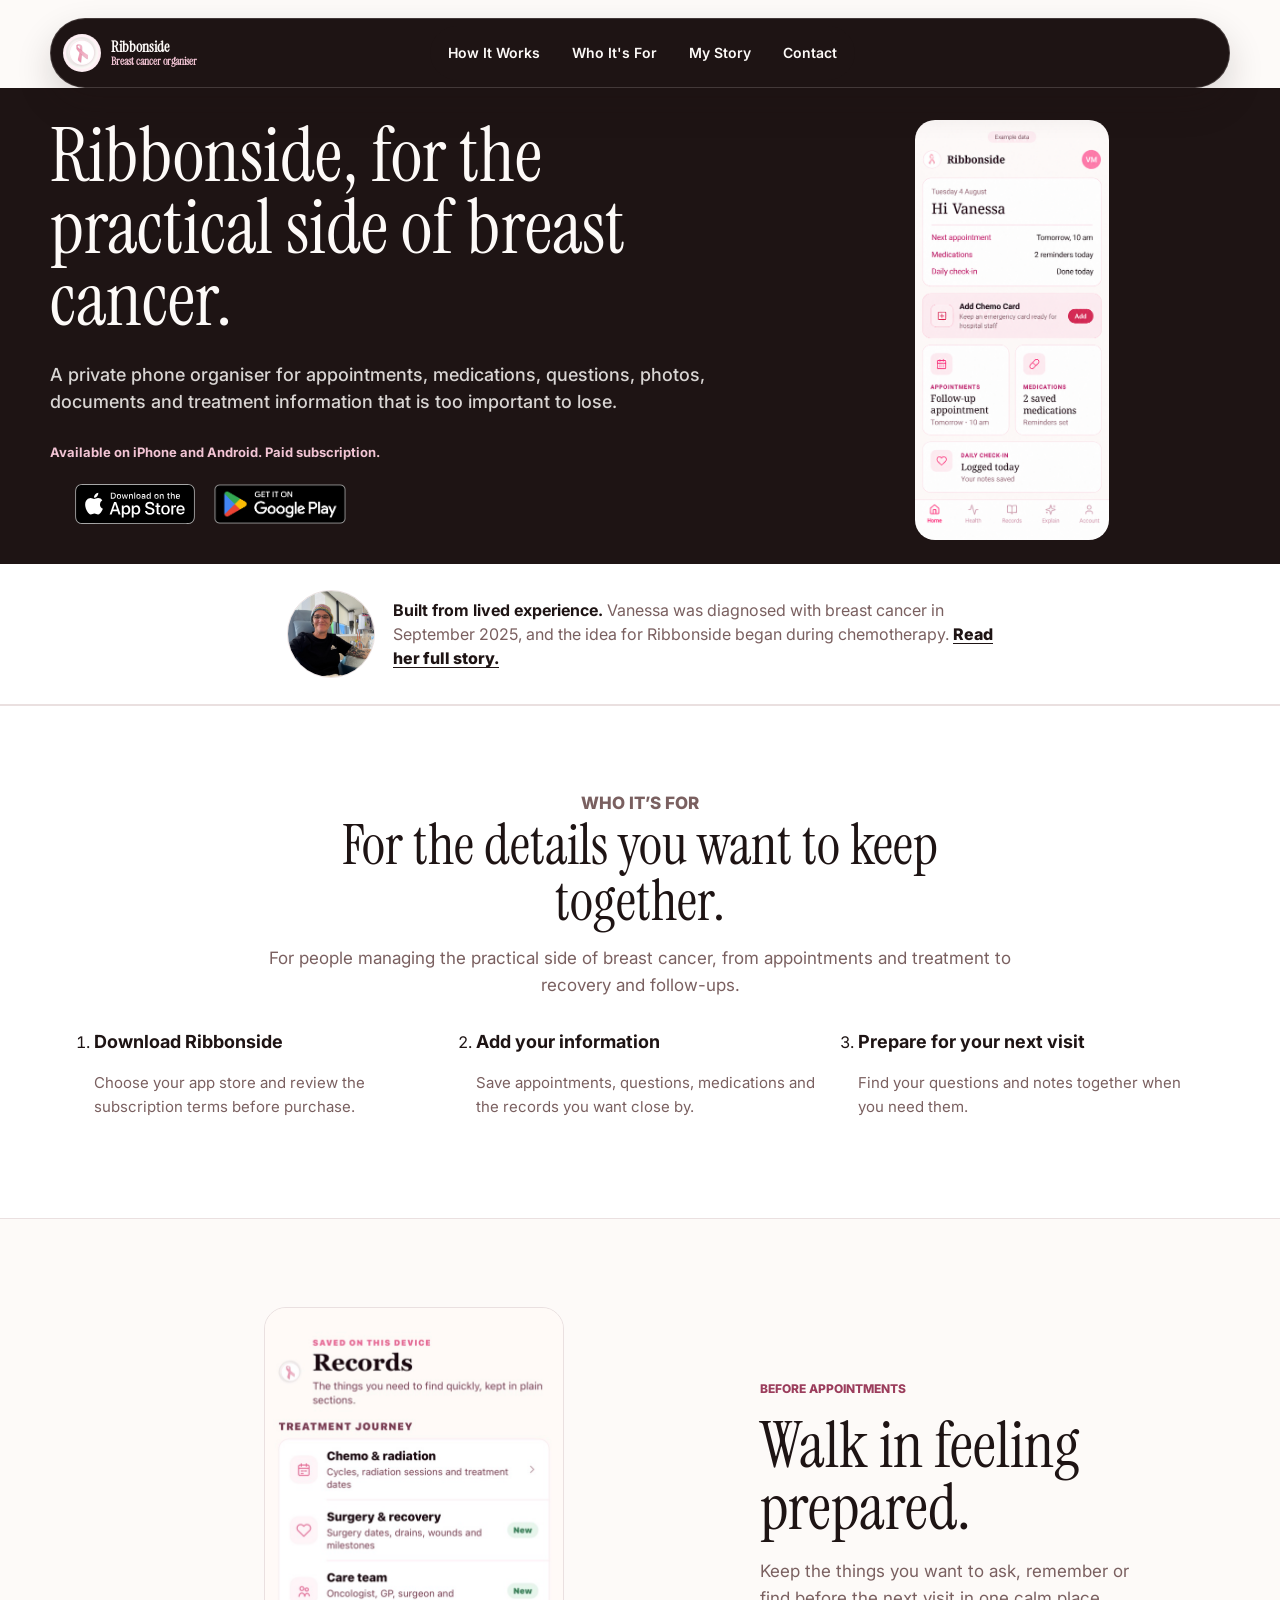
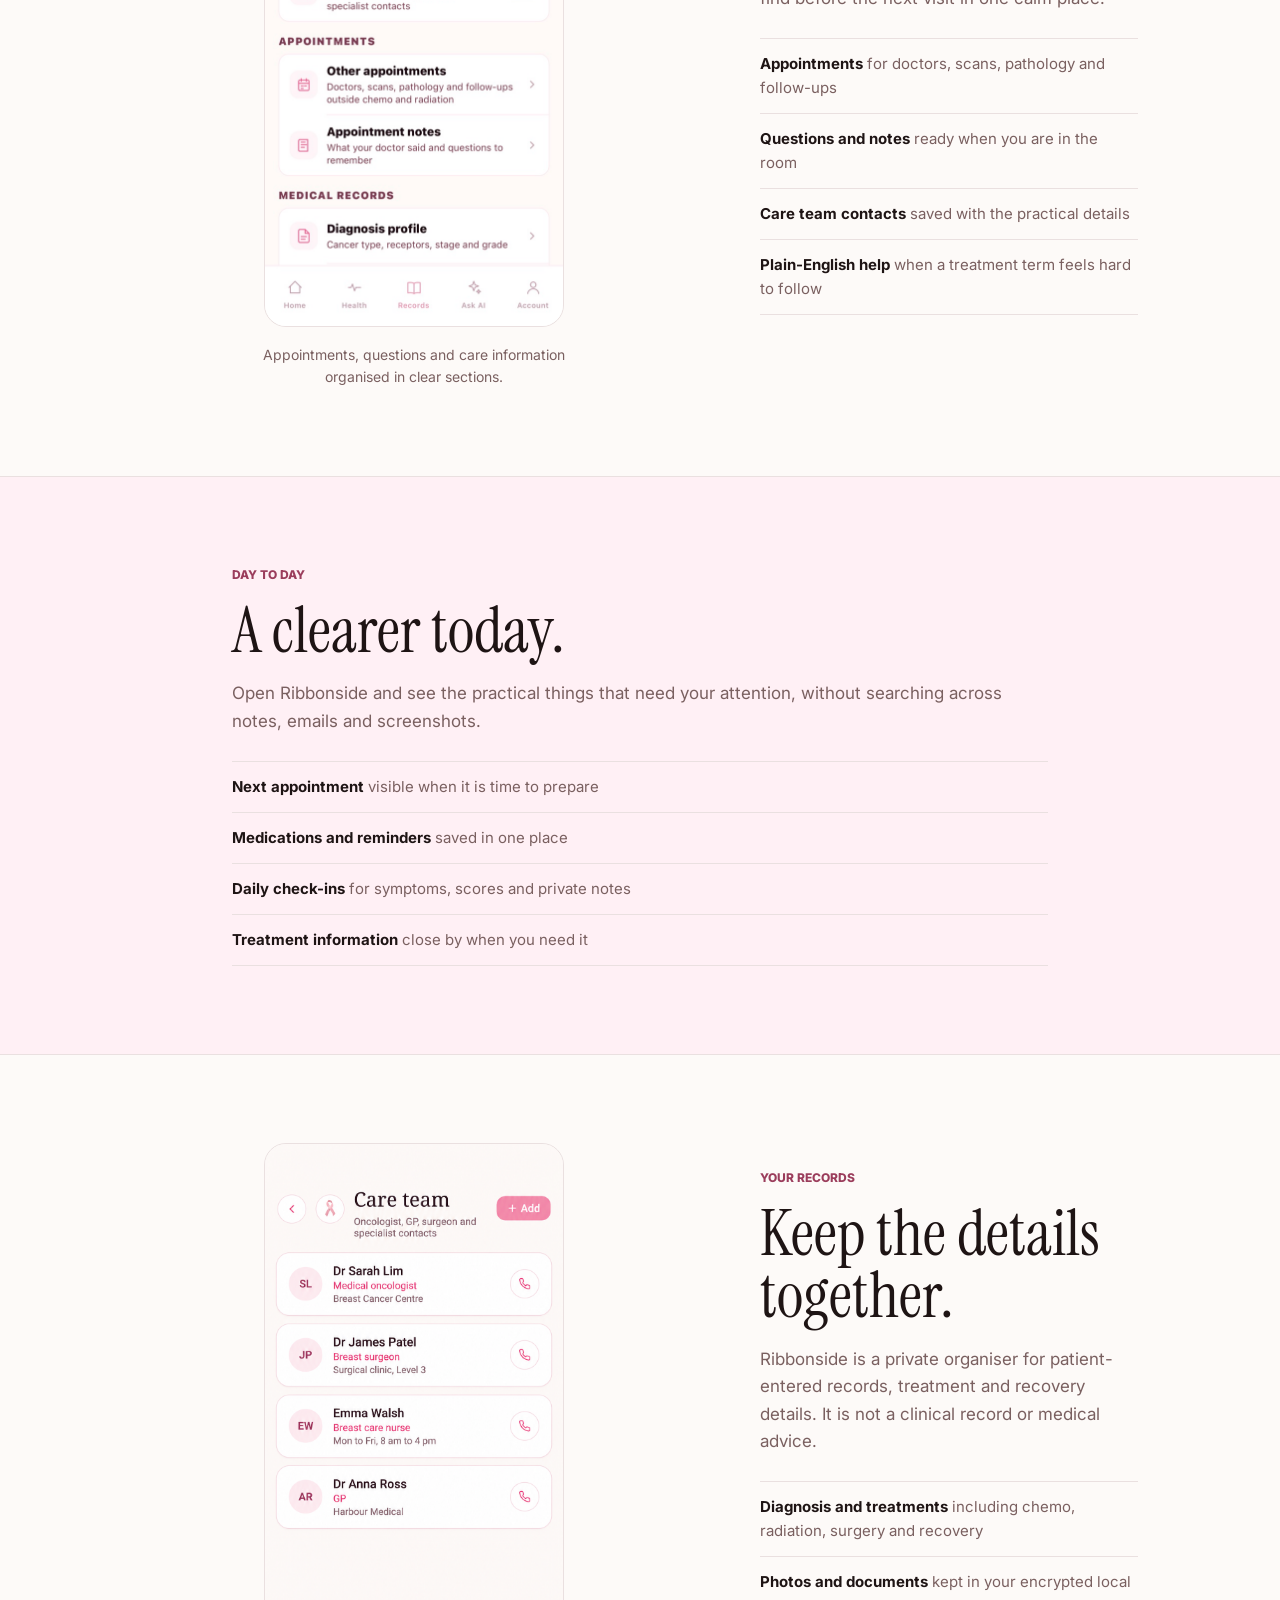
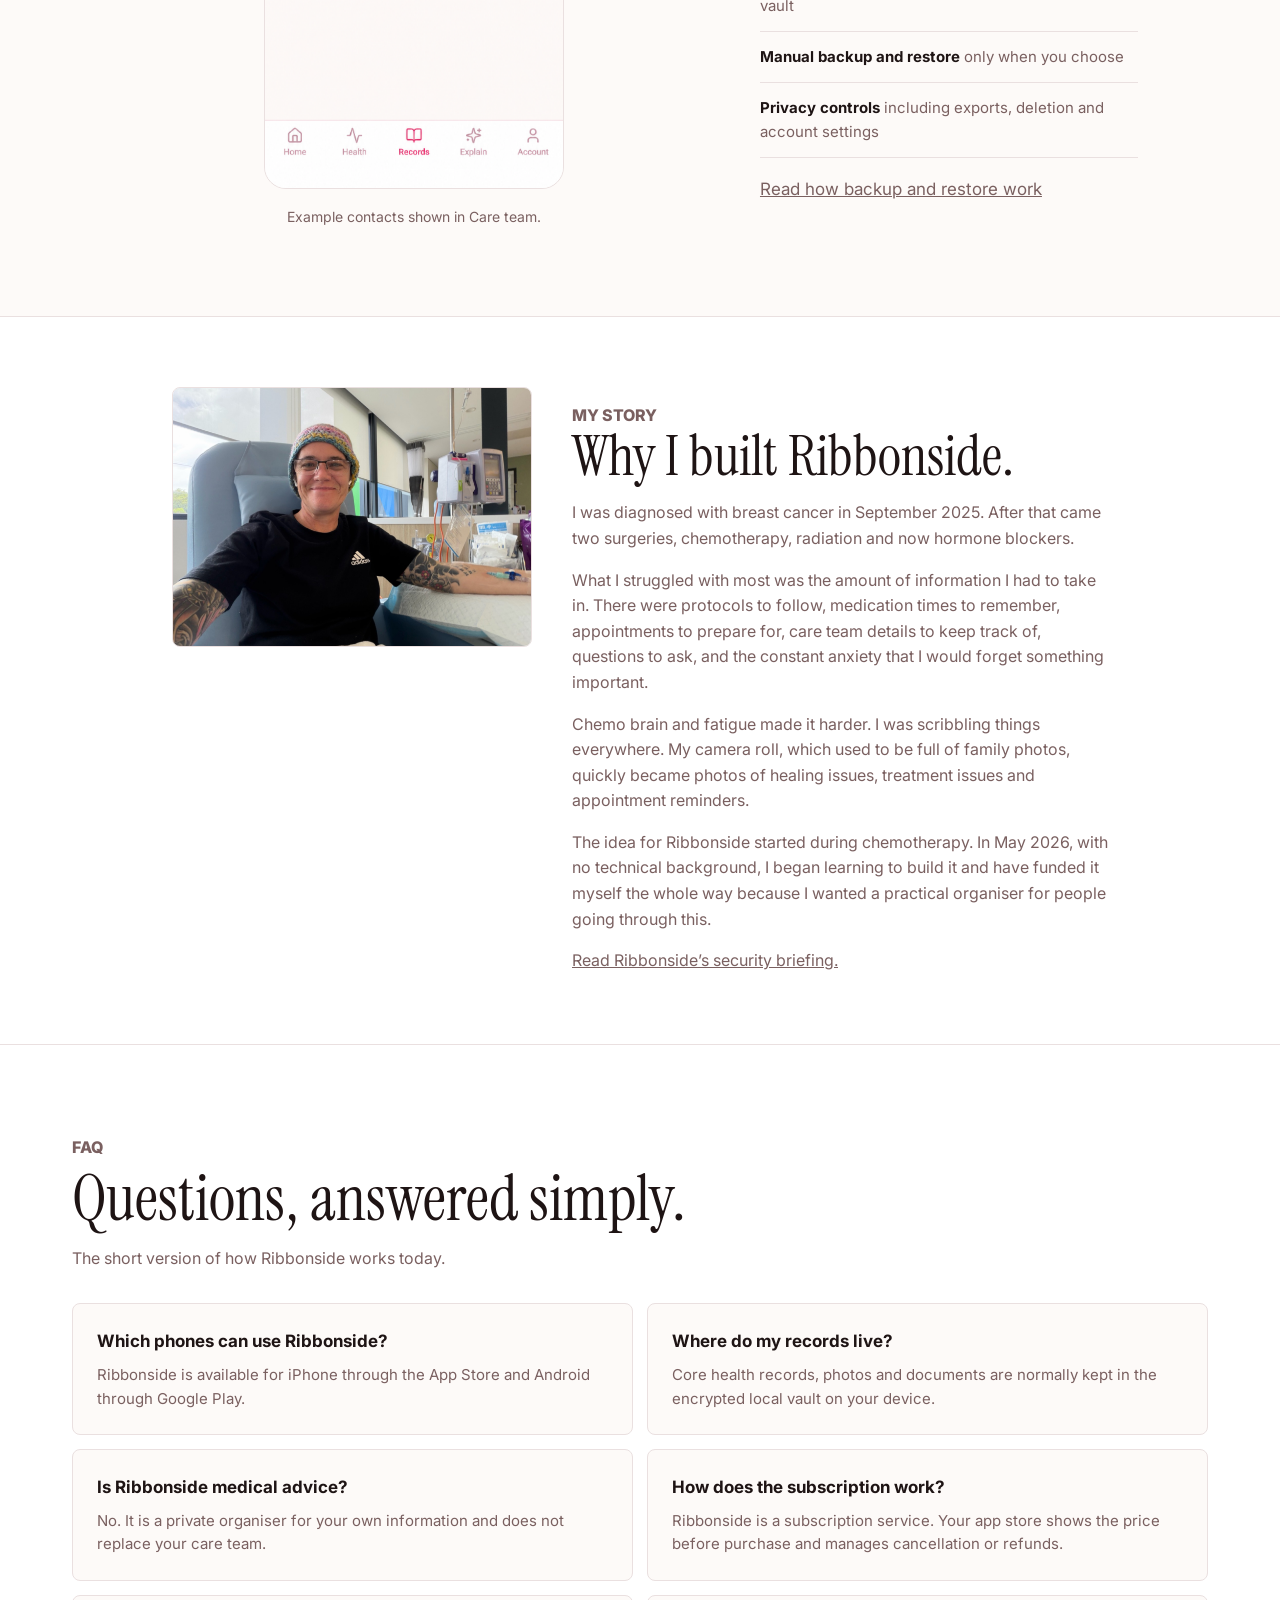
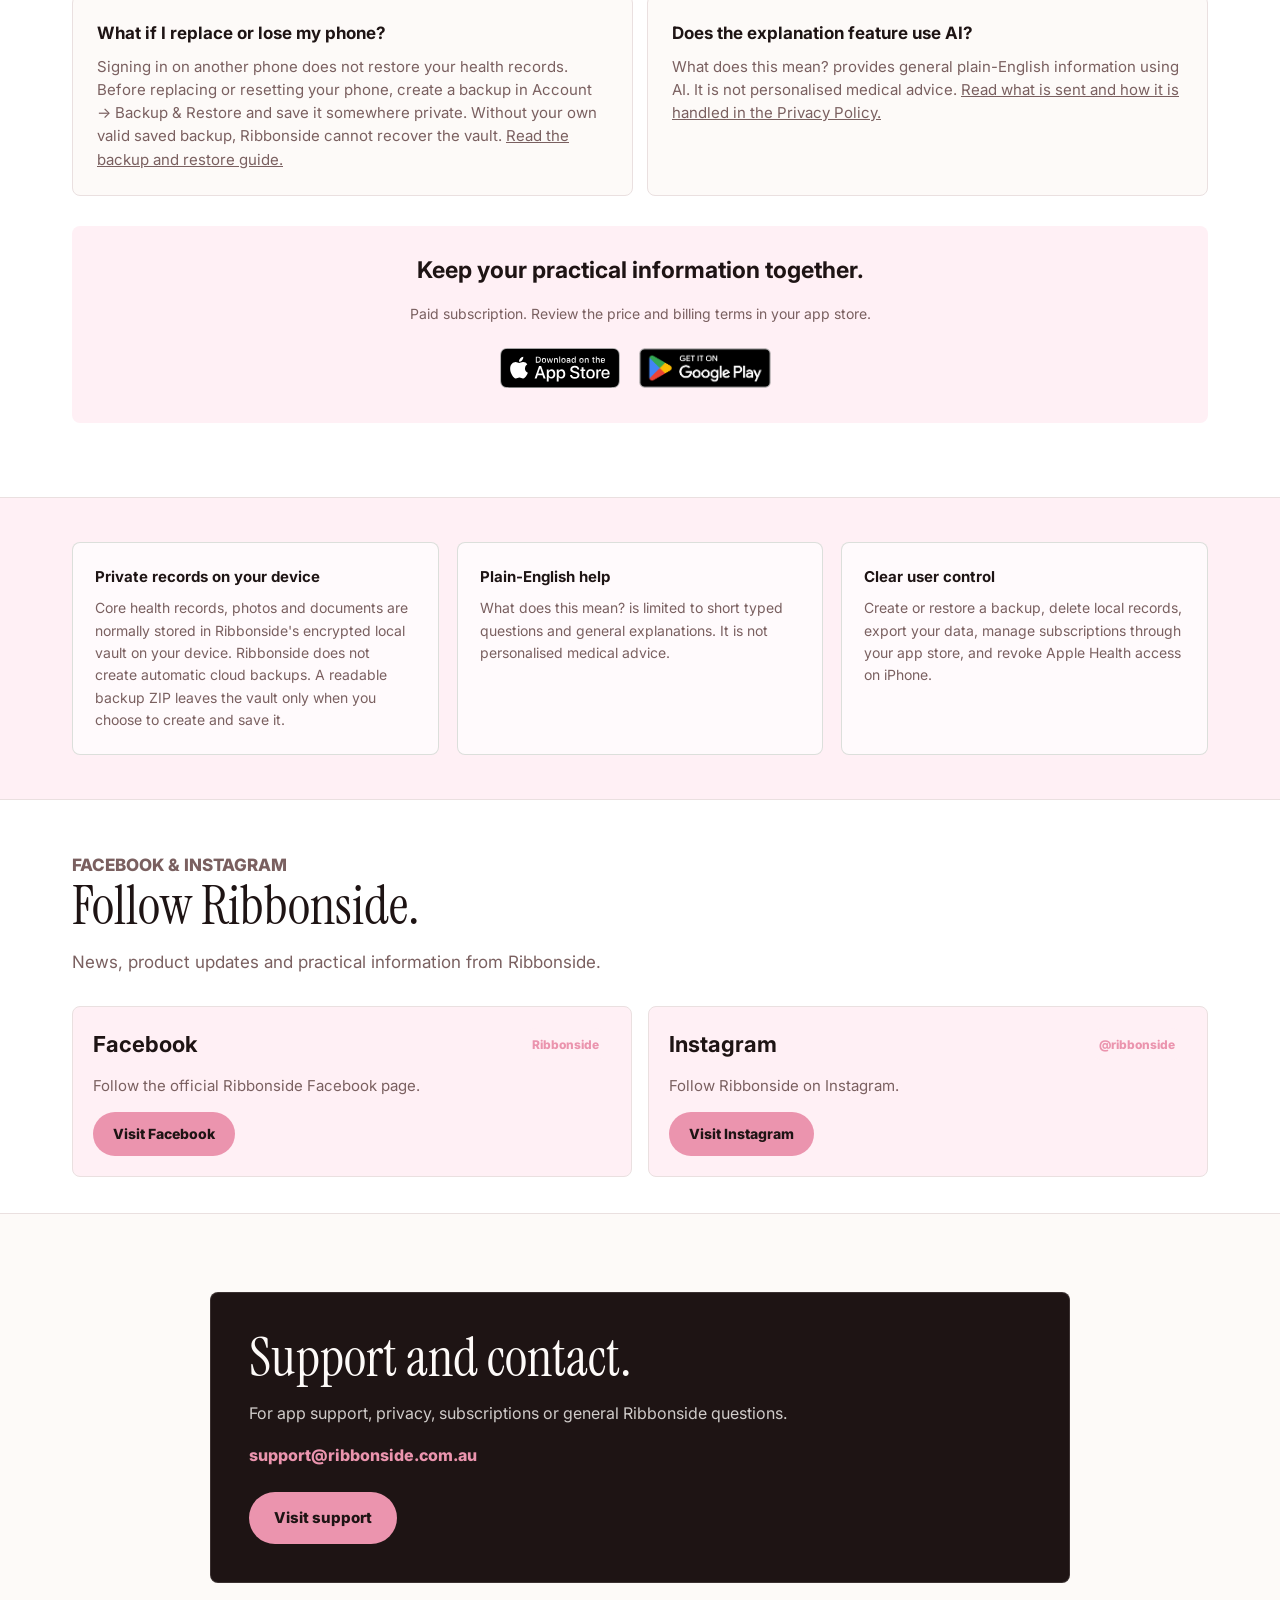
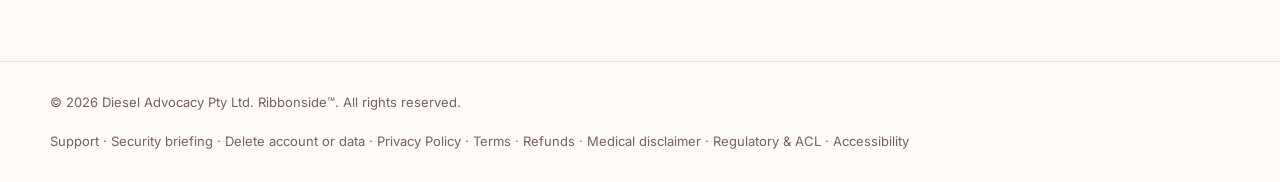
==== commit 1c75ebaf: "Update homepage with filled Home and Care team images" ====
--- a/index.html
+++ b/index.html
@@ -959,6 +959,8 @@
 }
 
 /* Local marketing review refinements */
+#day-to-day .journey-inner{grid-template-columns:1fr;max-width:860px}
+#day-to-day .journey-copy{order:initial}
 .hero{padding-top:32px;padding-bottom:24px}
 .hero-layout{align-items:start}
 @media(max-width:680px){.hero{padding-top:30px}}
@@ -1021,14 +1023,14 @@
       <h1>Ribbonside, for the practical side of breast cancer.</h1>
       <p class="hero-lead">A private phone organiser for appointments, medications, questions, photos, documents and treatment information that is too important to lose.</p>
       <div class="hero-availability" id="download">
-        <p class="hero-note">Available on iPhone and Android. Paid subscription required; your app store shows the price and billing terms before purchase.</p>
+        <p class="hero-note">Available on iPhone and Android. Paid subscription.</p>
         <div class="store-badges" aria-label="Download Ribbonside">
           <a class="store-badge apple" href="https://apps.apple.com/au/app/ribbonside/id6773605047" aria-label="Download Ribbonside on the App Store"><img src="app-store-badge.svg" alt="Download on the App Store"></a>
           <a class="store-badge google" href="https://play.google.com/store/apps/details?id=com.ribbonside.app" aria-label="Get Ribbonside on Google Play"><img src="google-play-badge.png" alt="Get it on Google Play"></a>
         </div>
       </div>
     </div>
-      <figure class="hero-screen"><img src="ribbonside-app-records-screen-2026-09-17.jpg" width="600" height="1244" alt="Ribbonside Records screen with sections for appointments, treatments and personal records"><figcaption>See your information in clear sections.</figcaption></figure>
+      <figure class="hero-screen"><img src="preview-home-vanessa-filled.png" width="852" height="1846" alt="Ribbonside Home screen"></figure>
     </div>
   </section>
 
@@ -1063,10 +1065,7 @@
           <li>Plain-English help <span>when a treatment term feels hard to follow</span></li>
         </ul>
       </div>
-      <figure class="journey-screen">
-        <img src="ribbonside-app-records-screen-2026-09-17.jpg" width="600" height="1244" alt="Ribbonside Records screen showing treatment, appointment and medical record sections">
-        <figcaption>Appointments, questions and care information organised in clear sections.</figcaption>
-      </figure>
+      <figure class="journey-screen"><img src="ribbonside-app-records-screen-2026-09-17.jpg" width="600" height="1244" alt="Ribbonside Records screen"><figcaption>Appointments, questions and care information organised in clear sections.</figcaption></figure>
     </div>
   </section>
 
@@ -1083,10 +1082,6 @@
           <li>Treatment information <span>close by when you need it</span></li>
         </ul>
       </div>
-      <figure class="journey-screen">
-        <img src="ribbonside-app-home-screen.jpg" width="600" height="1299" alt="Ribbonside home screen showing next appointment, medications and daily check-in">
-        <figcaption>A home screen designed to make the next practical step easier to find.</figcaption>
-      </figure>
     </div>
   </section>
 
@@ -1104,10 +1099,7 @@
         </ul>
         <p><a href="support.html">Read how backup and restore work</a></p>
       </div>
-      <figure class="journey-screen">
-        <img src="ribbonside-app-surgery-recovery-screen-2026-08-23.jpg" width="600" height="1239" alt="Ribbonside Surgery and Recovery screen showing surgery, questions, drain tracking and recovery milestones">
-        <figcaption>Treatment and recovery details, saved in the private vault on your device.</figcaption>
-      </figure>
+      <figure class="journey-screen"><img src="preview-care-team-clean.png" width="853" height="1844" alt="Ribbonside Care team screen"><figcaption>Example contacts shown in Care team.</figcaption></figure>
     </div>
   </section>
 
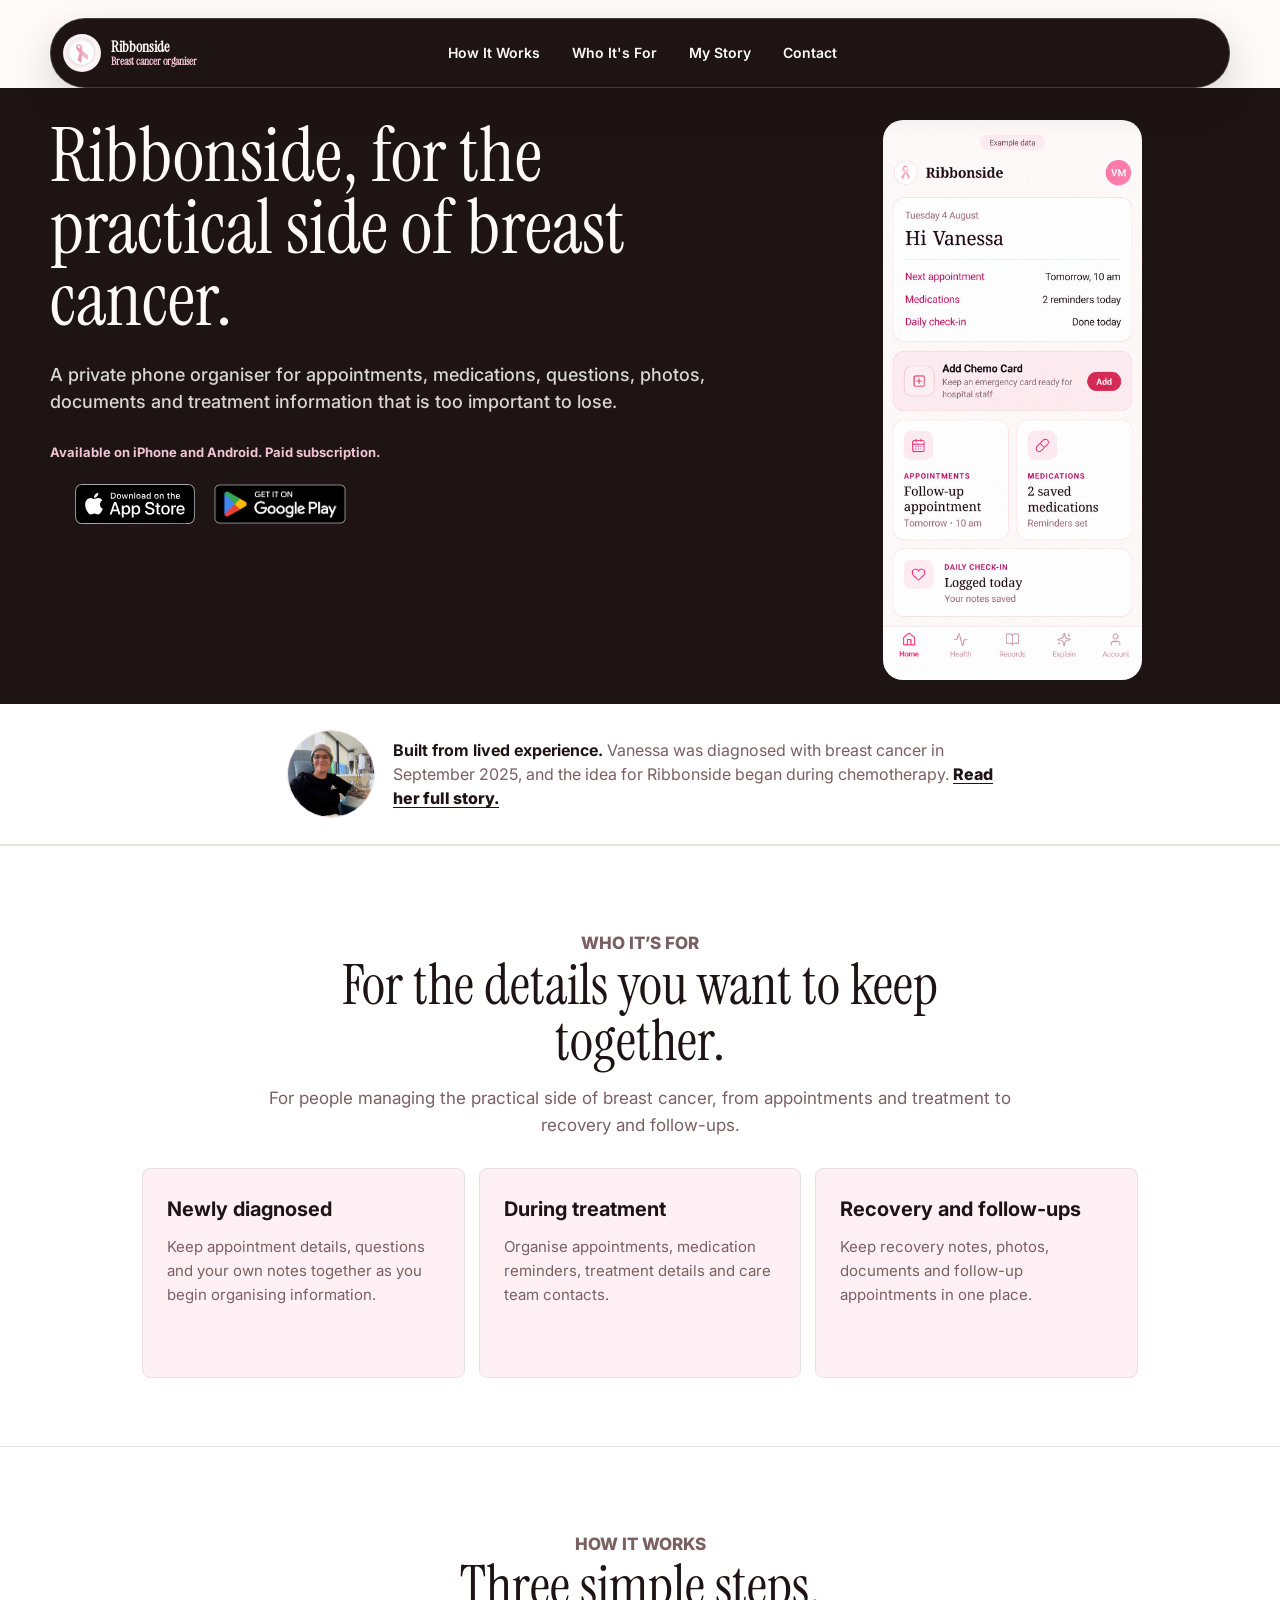
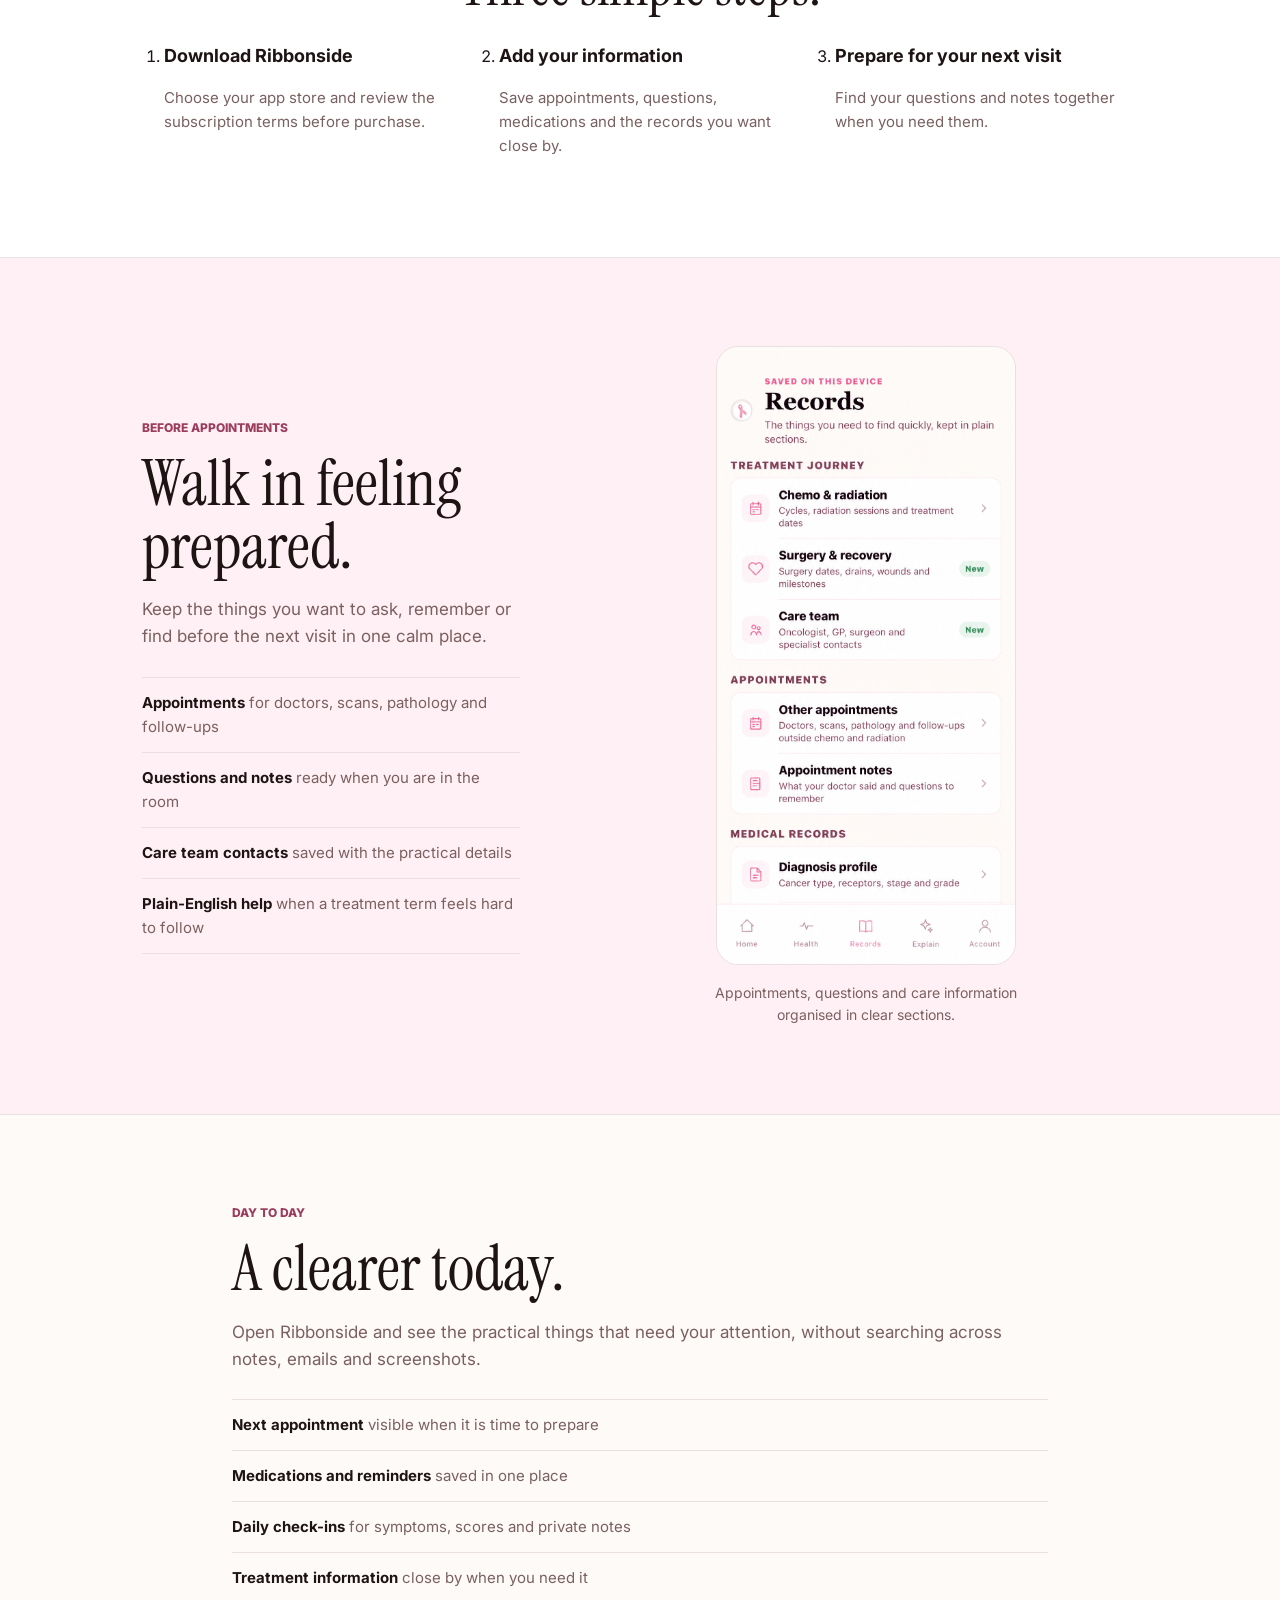
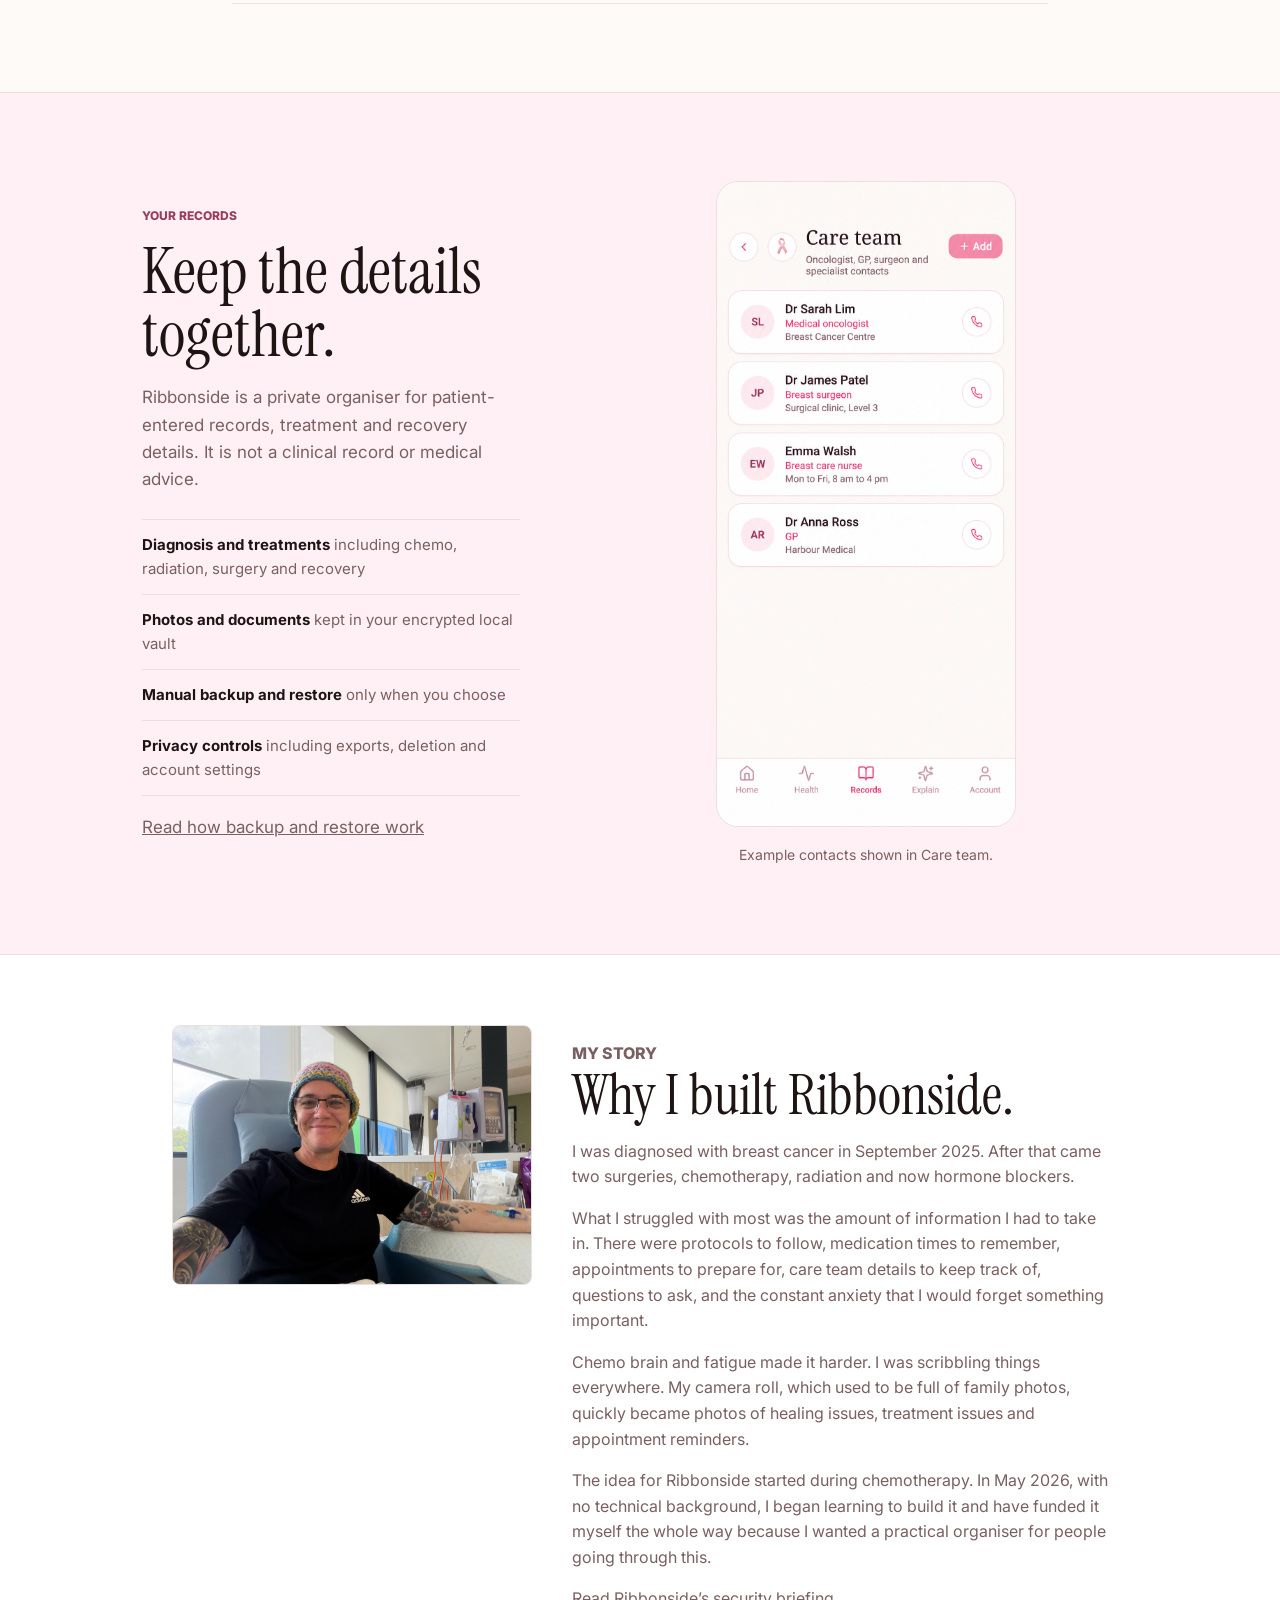
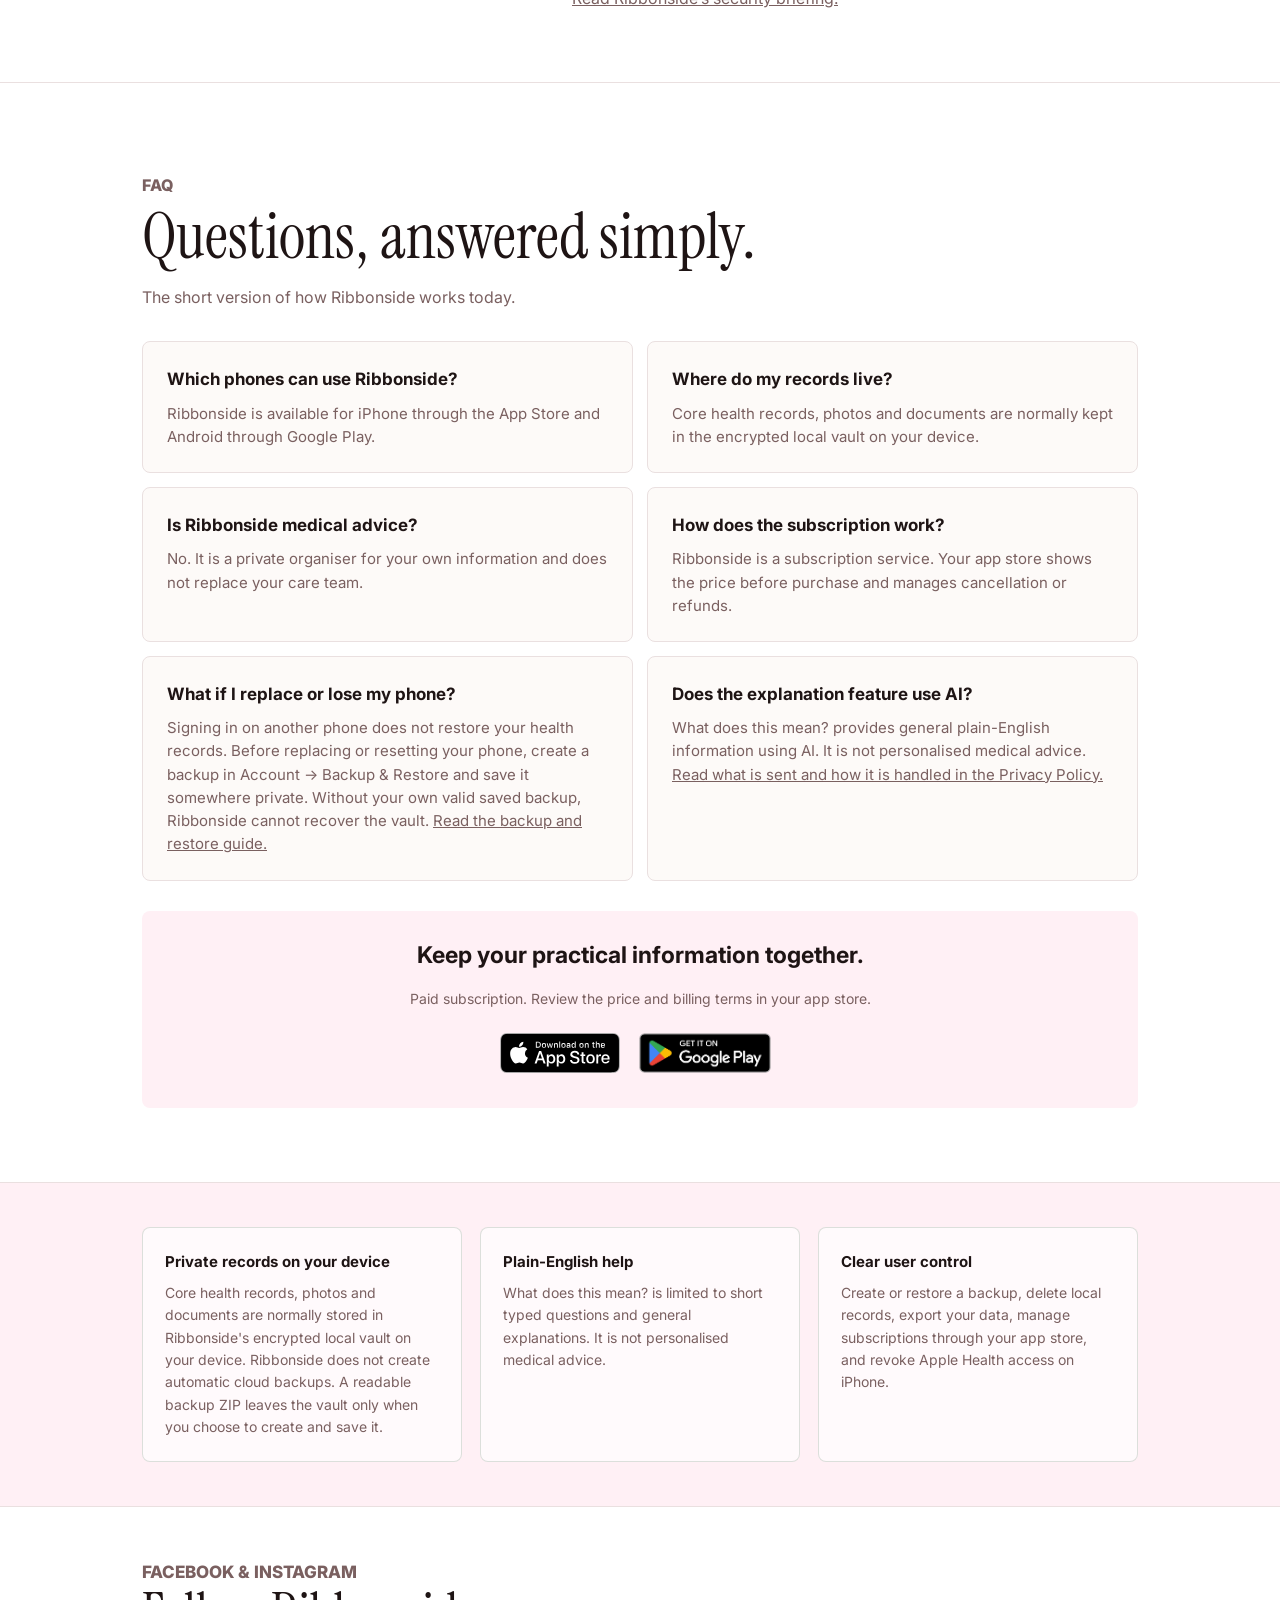
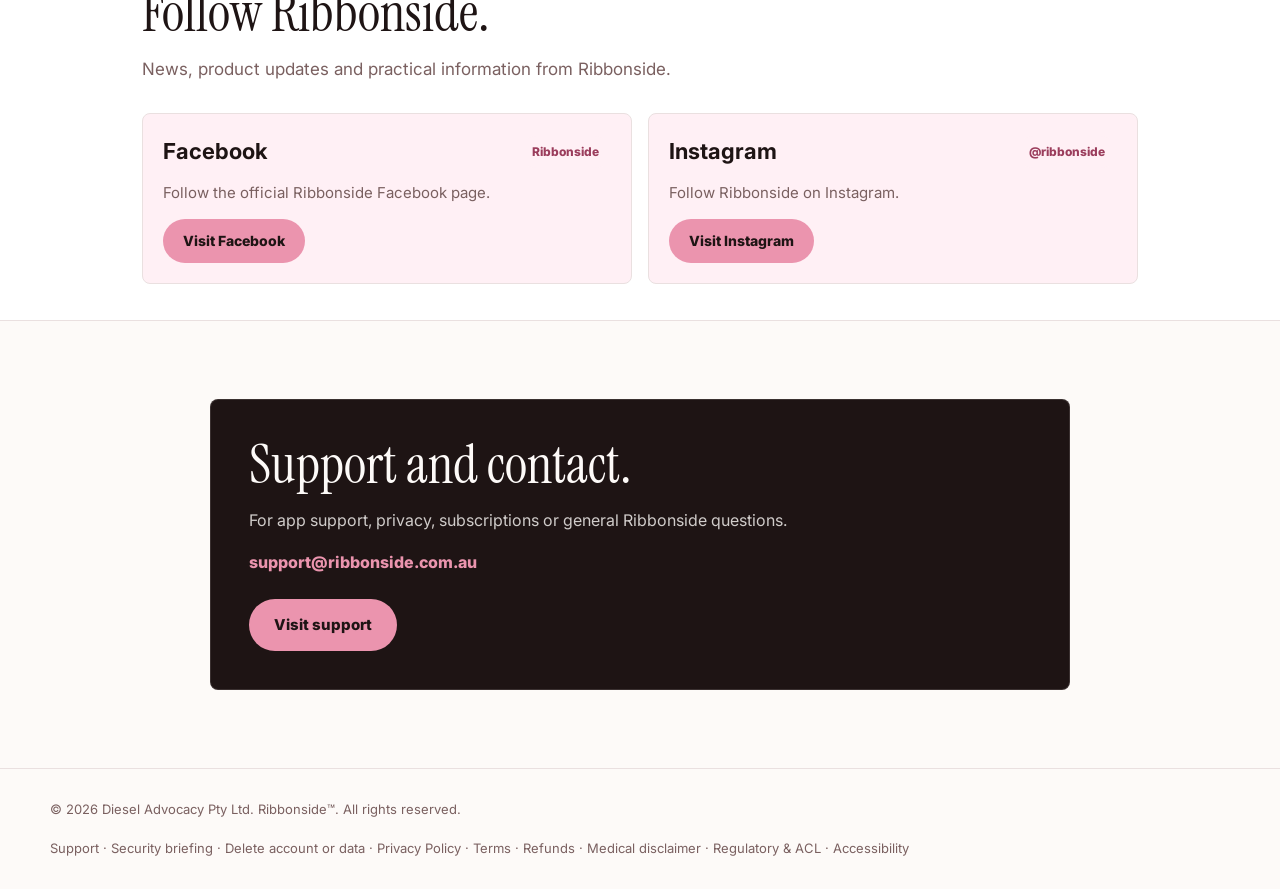
==== commit b9b1a013: "Refine homepage sections, image sizing and social contrast" ====
--- a/index.html
+++ b/index.html
@@ -959,6 +959,9 @@
 }
 
 /* Local marketing review refinements */
+.audience-inner,.faq-inner,.trust-inner,.social-inner{max-width:1040px}
+.social-status{color:#9B3D5C;background:#FFF0F5}
+.audience-section{scroll-margin-top:140px}
 #day-to-day .journey-inner{grid-template-columns:1fr;max-width:860px}
 #day-to-day .journey-copy{order:initial}
 .hero{padding-top:32px;padding-bottom:24px}
@@ -972,7 +975,7 @@
 .hero-availability{justify-content:start}
 .hero-note{max-width:560px}
 .hero-screen{margin:0;text-align:center}
-.hero-screen img{width:auto;max-width:100%;height:420px;object-fit:contain;margin:auto;border-radius:20px}
+.hero-screen img{width:auto;max-width:100%;height:560px;object-fit:contain;margin:auto;border-radius:20px}
 .hero-screen figcaption{font-size:13px;color:var(--pink-mid);margin-top:12px}
 .nav-links a{font-size:14px;min-height:44px}
 .steps-grid{display:grid;grid-template-columns:repeat(3,1fr);gap:32px;padding-left:22px}
@@ -1044,6 +1047,16 @@
   <section class="audience-section" id="who-its-for">
     <div class="audience-inner">
       <div class="audience-header"><p class="eyebrow">Who it’s for</p><h2>For the details you want to keep together.</h2><p>For people managing the practical side of breast cancer, from appointments and treatment to recovery and follow-ups.</p></div>
+      <div class="audience-grid">
+        <article class="audience-card"><h3>Newly diagnosed</h3><p>Keep appointment details, questions and your own notes together as you begin organising information.</p></article>
+        <article class="audience-card"><h3>During treatment</h3><p>Organise appointments, medication reminders, treatment details and care team contacts.</p></article>
+        <article class="audience-card"><h3>Recovery and follow-ups</h3><p>Keep recovery notes, photos, documents and follow-up appointments in one place.</p></article>
+      </div>
+    </div>
+  </section>
+
+  <section class="audience-section" id="how-it-works">
+    <div class="audience-inner"><div class="audience-header"><p class="eyebrow">How it works</p><h2>Three simple steps.</h2></div>
       <ol class="steps-grid">
         <li><h3>Download Ribbonside</h3><p>Choose your app store and review the subscription terms before purchase.</p></li>
         <li><h3>Add your information</h3><p>Save appointments, questions, medications and the records you want close by.</p></li>
@@ -1052,7 +1065,7 @@
     </div>
   </section>
 
-  <section class="journey-section" id="how-it-works">
+  <section class="journey-section" id="before-appointments">
     <div class="journey-inner">
       <div class="journey-copy">
         <p class="eyebrow">Before appointments</p>
@@ -1065,7 +1078,7 @@
           <li>Plain-English help <span>when a treatment term feels hard to follow</span></li>
         </ul>
       </div>
-      <figure class="journey-screen"><img src="ribbonside-app-records-screen-2026-09-17.jpg" width="600" height="1244" alt="Ribbonside Records screen"><figcaption>Appointments, questions and care information organised in clear sections.</figcaption></figure>
+      <figure class="journey-screen"><img src="preview-records-explain.png" width="871" height="1806" alt="Ribbonside Records screen"><figcaption>Appointments, questions and care information organised in clear sections.</figcaption></figure>
     </div>
   </section>
 
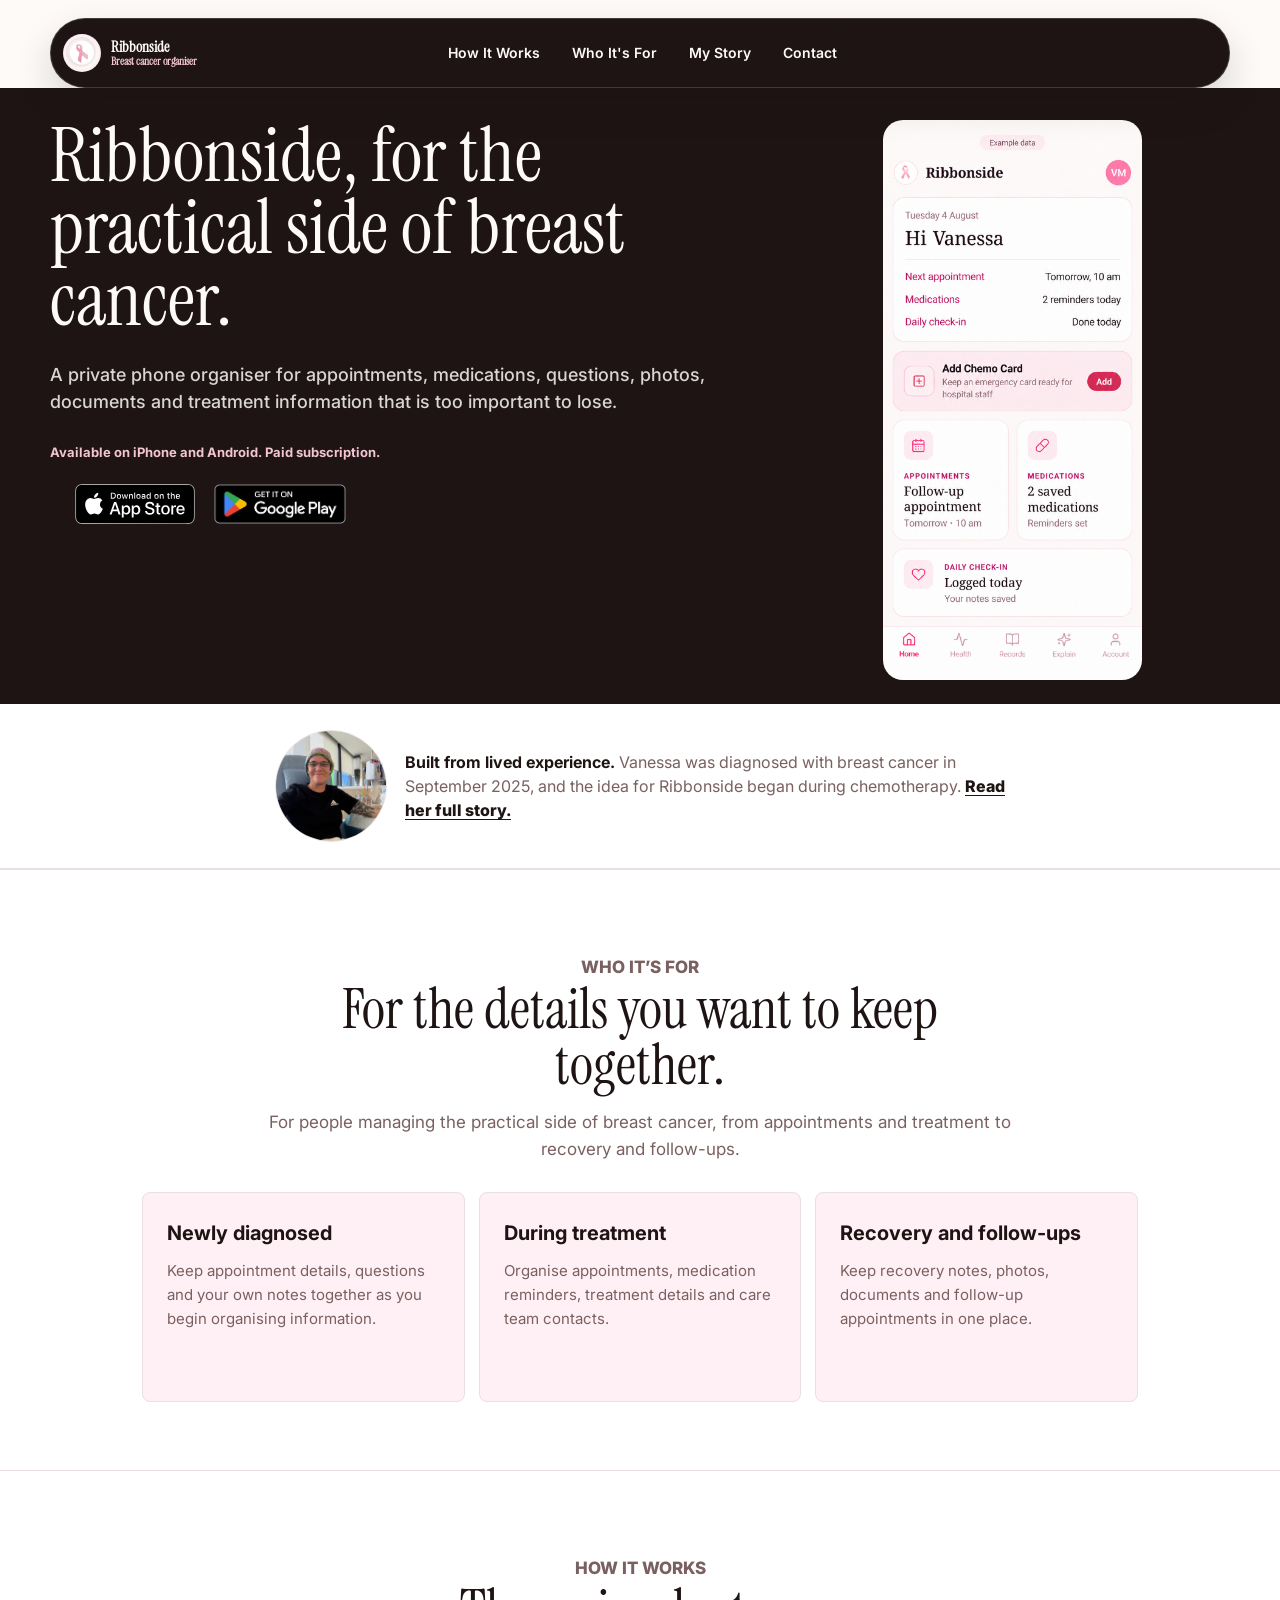
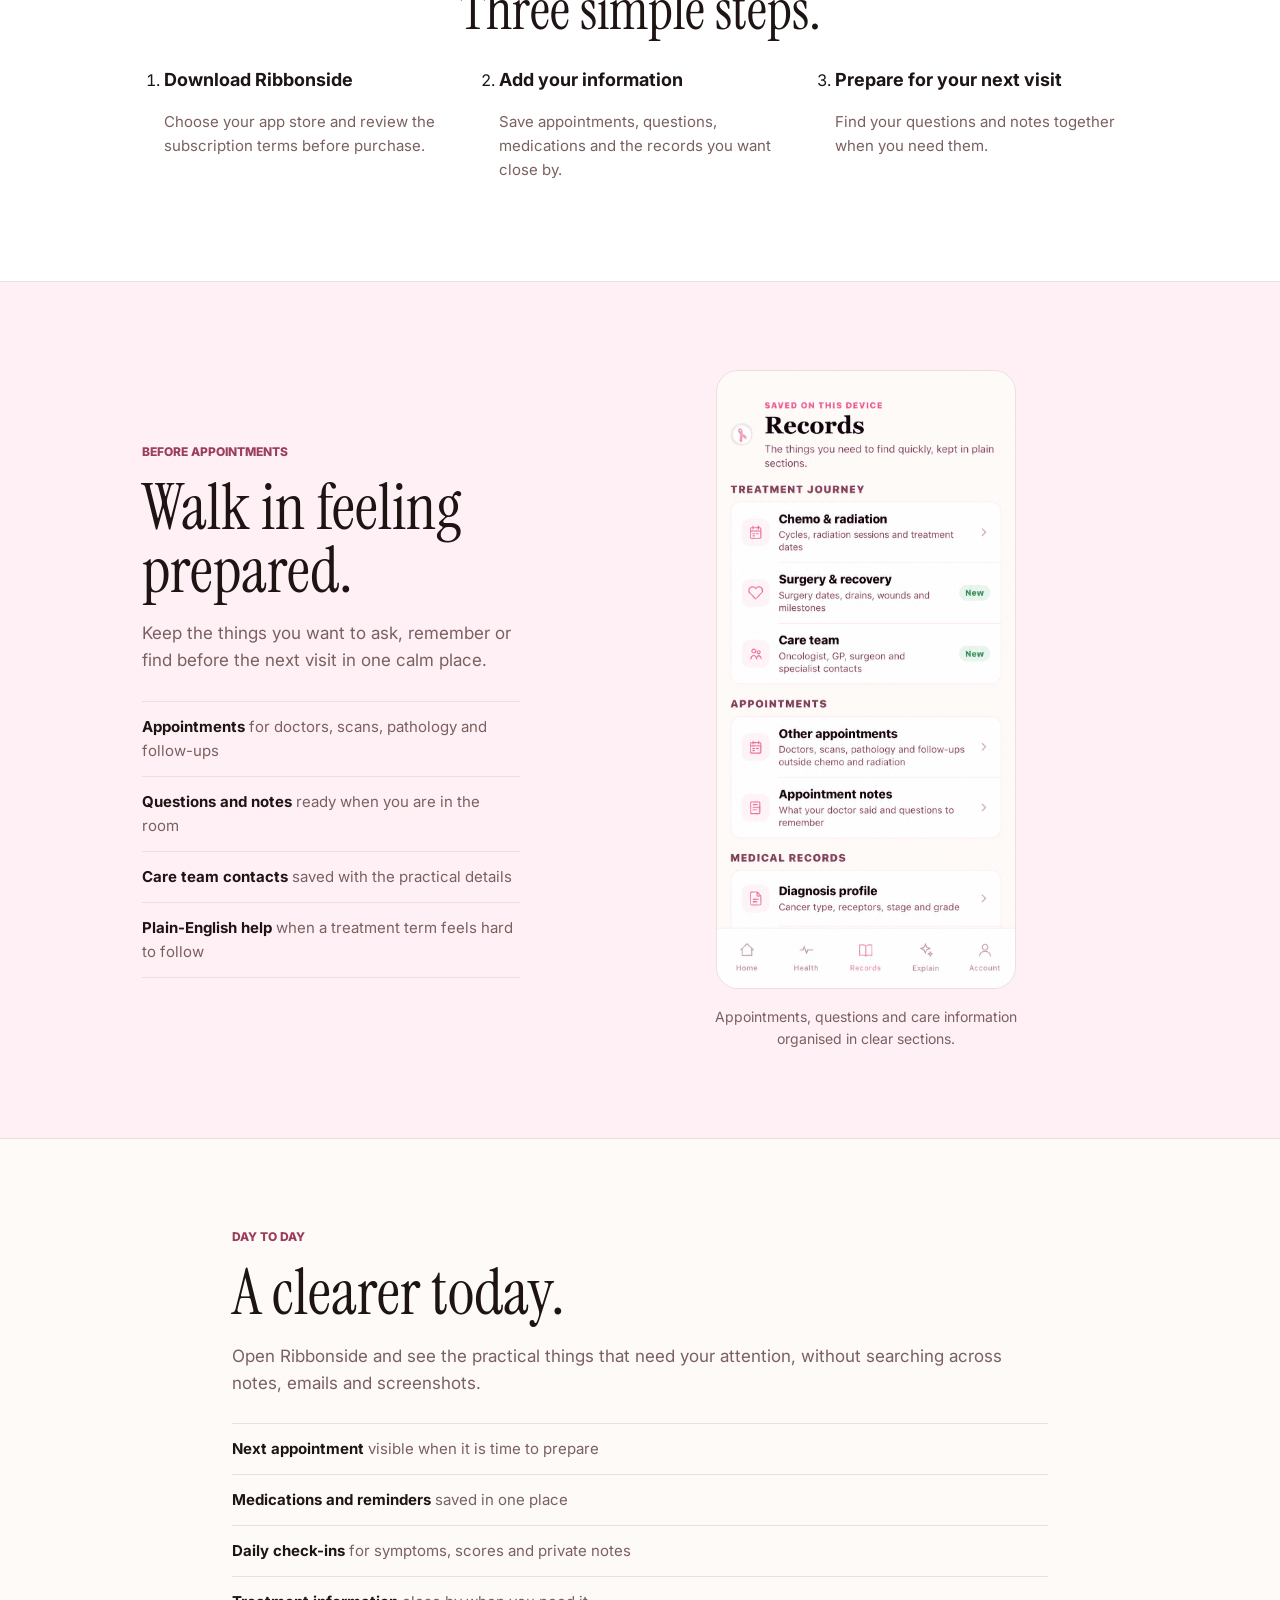
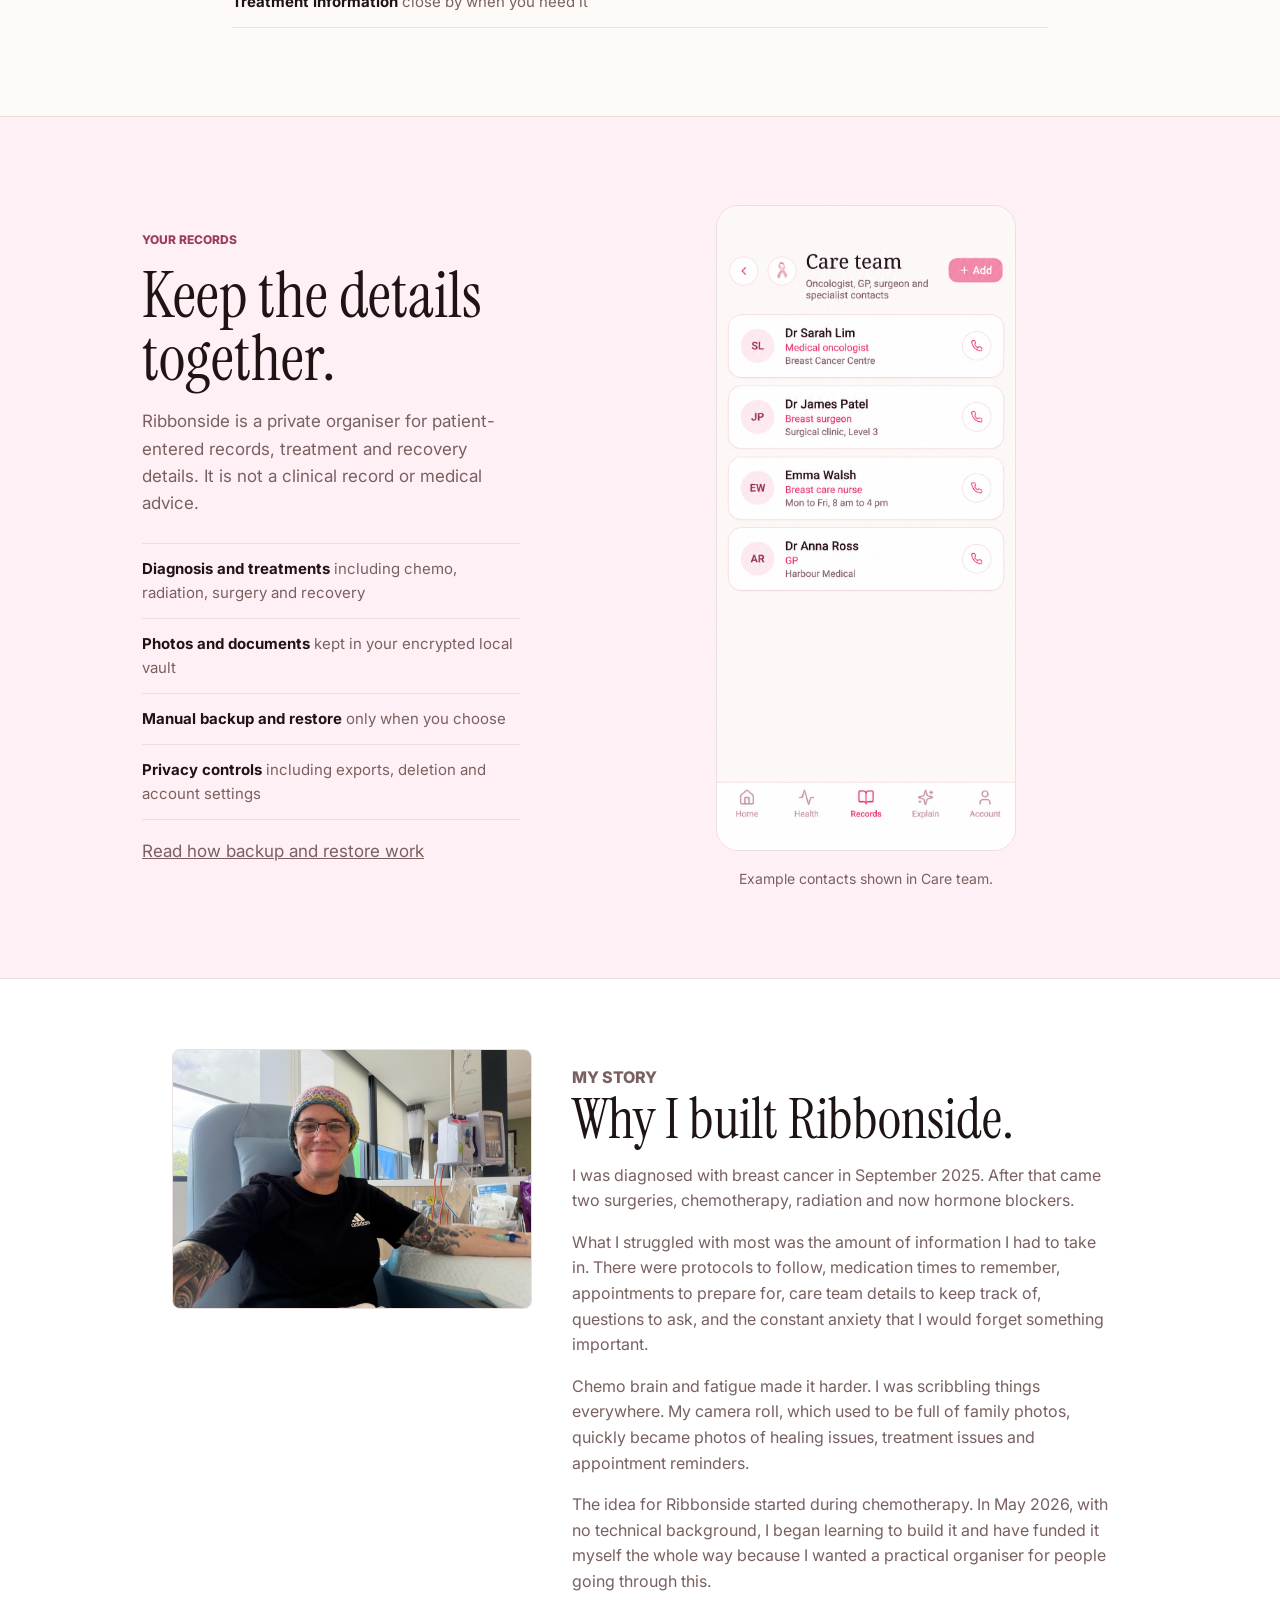
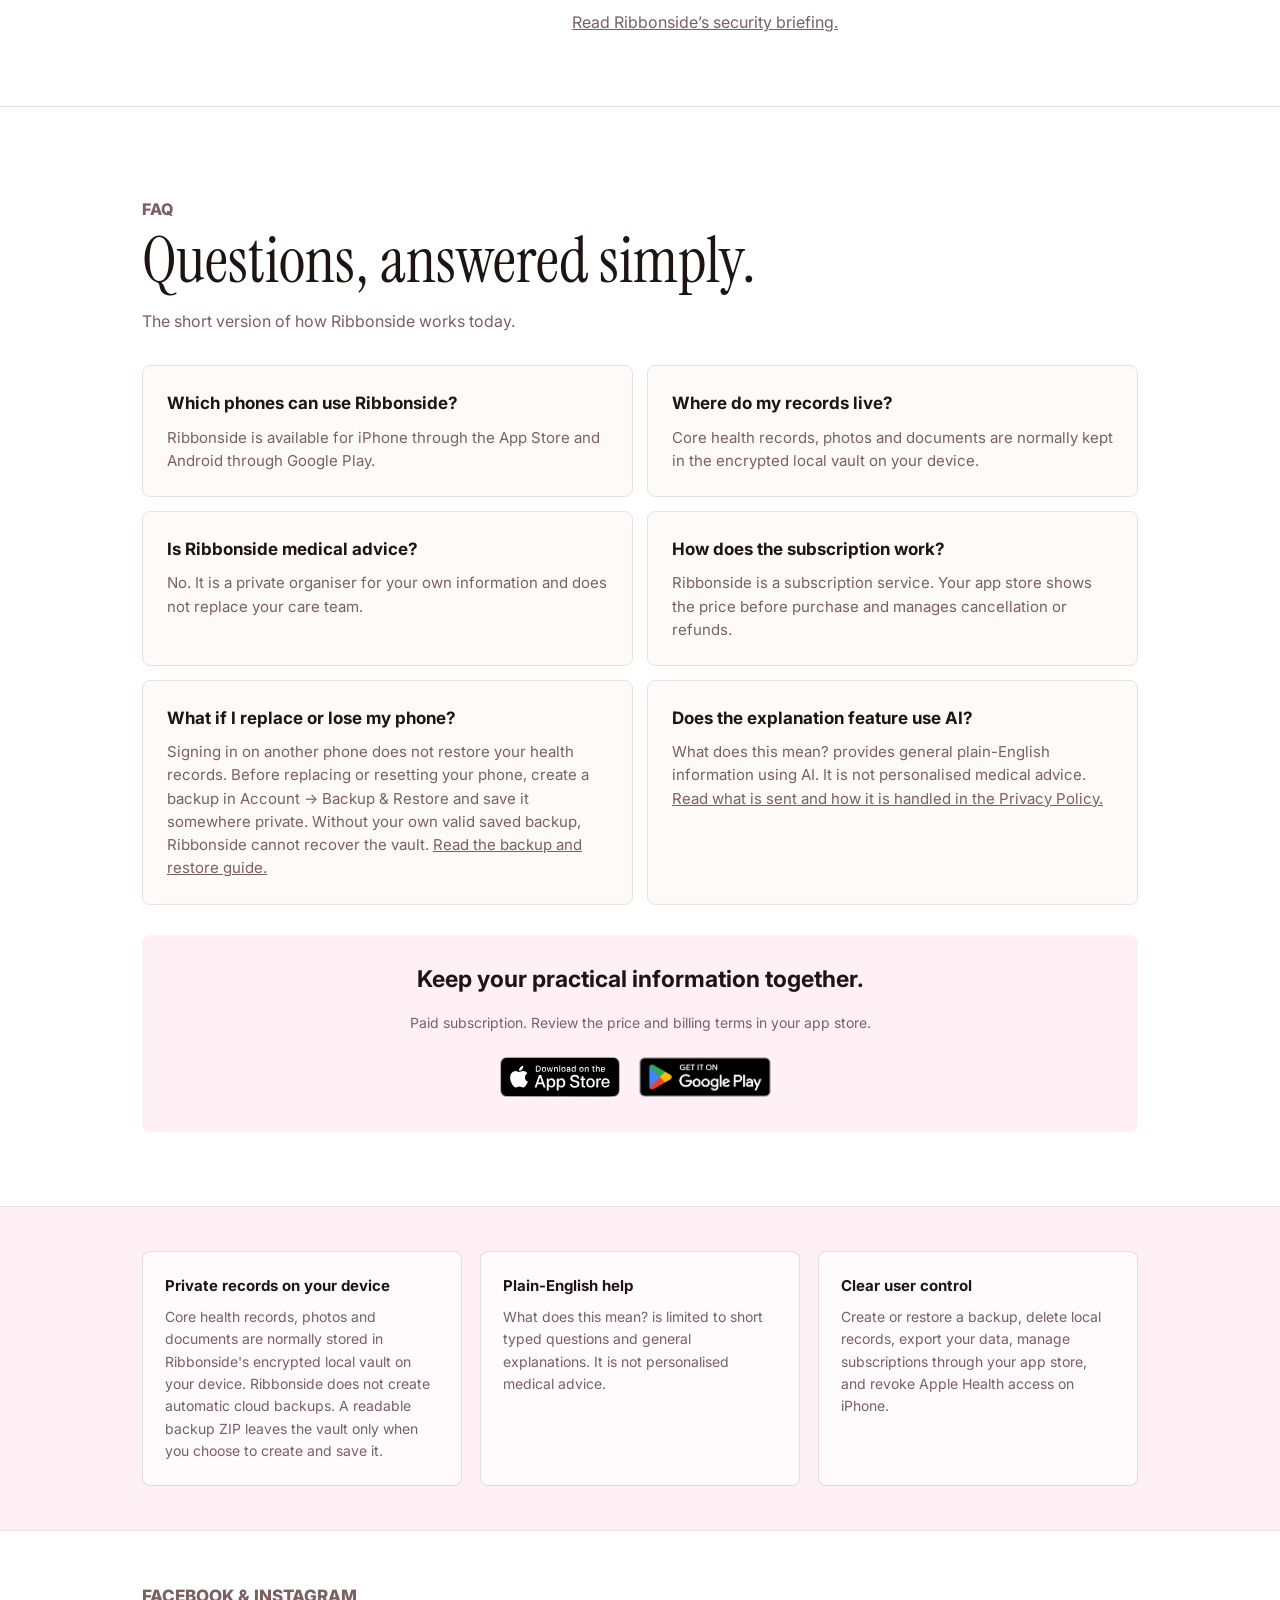
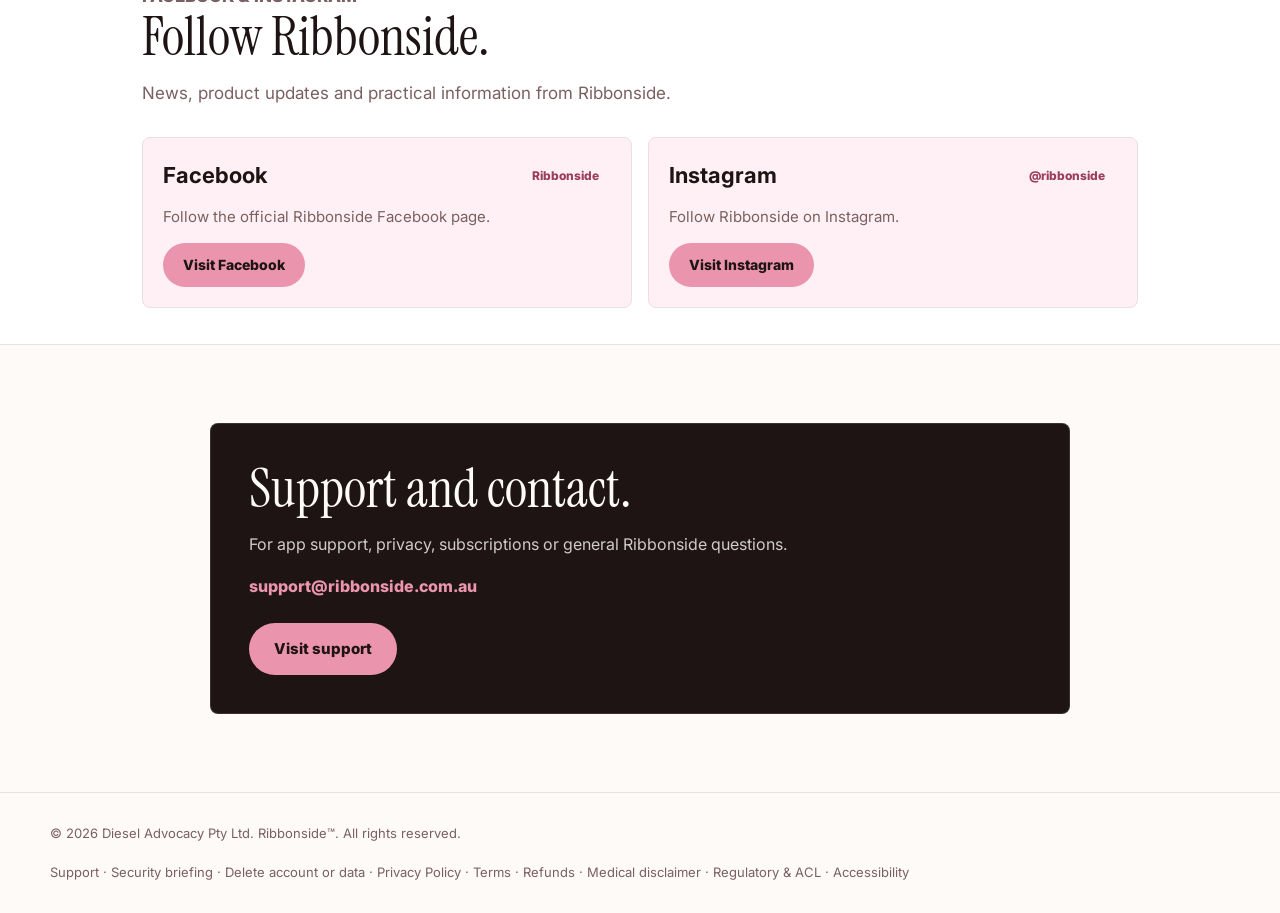
==== commit 5ec6b396: "Enlarge lived-experience introduction photo" ====
--- a/index.html
+++ b/index.html
@@ -462,8 +462,8 @@
   gap:18px;
 }
 .founder-intro img{
-  width:88px;
-  height:88px;
+  width:112px;
+  height:112px;
   flex:0 0 auto;
   object-fit:cover;
   object-position:center;
